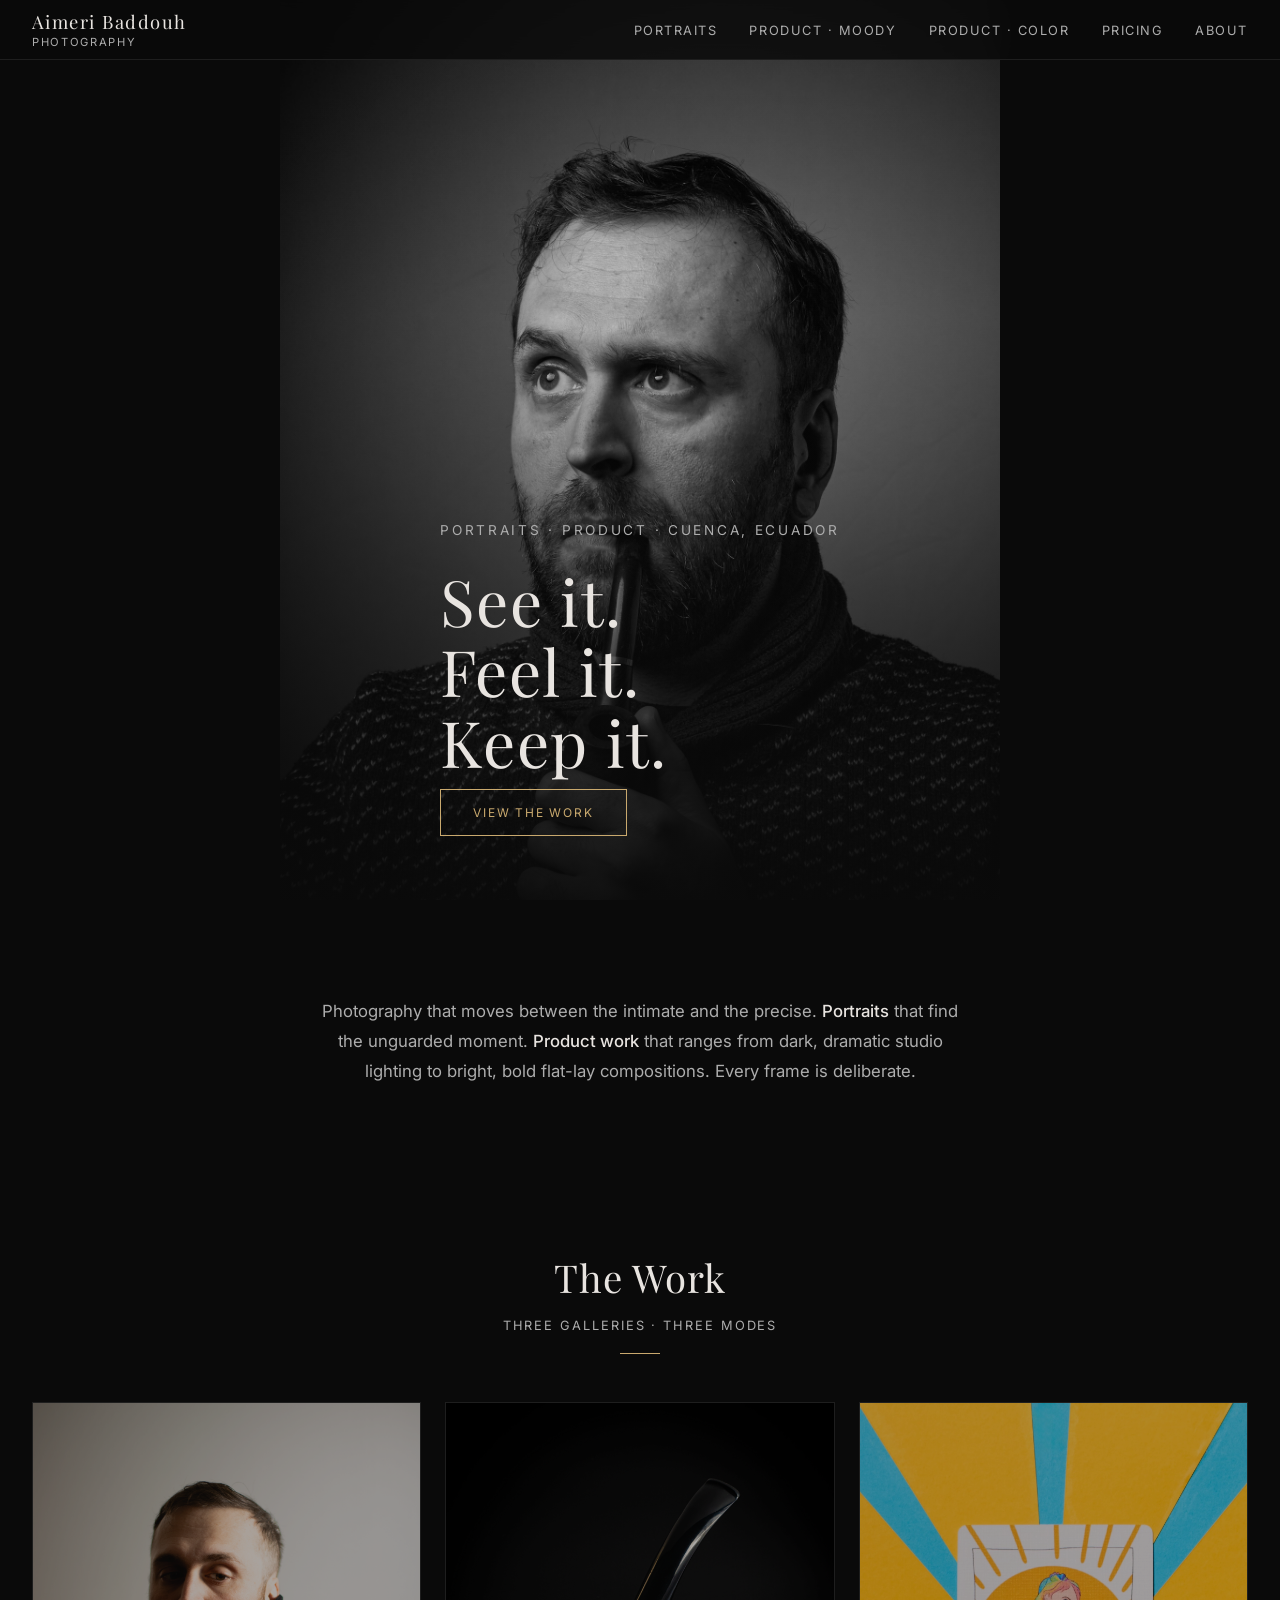
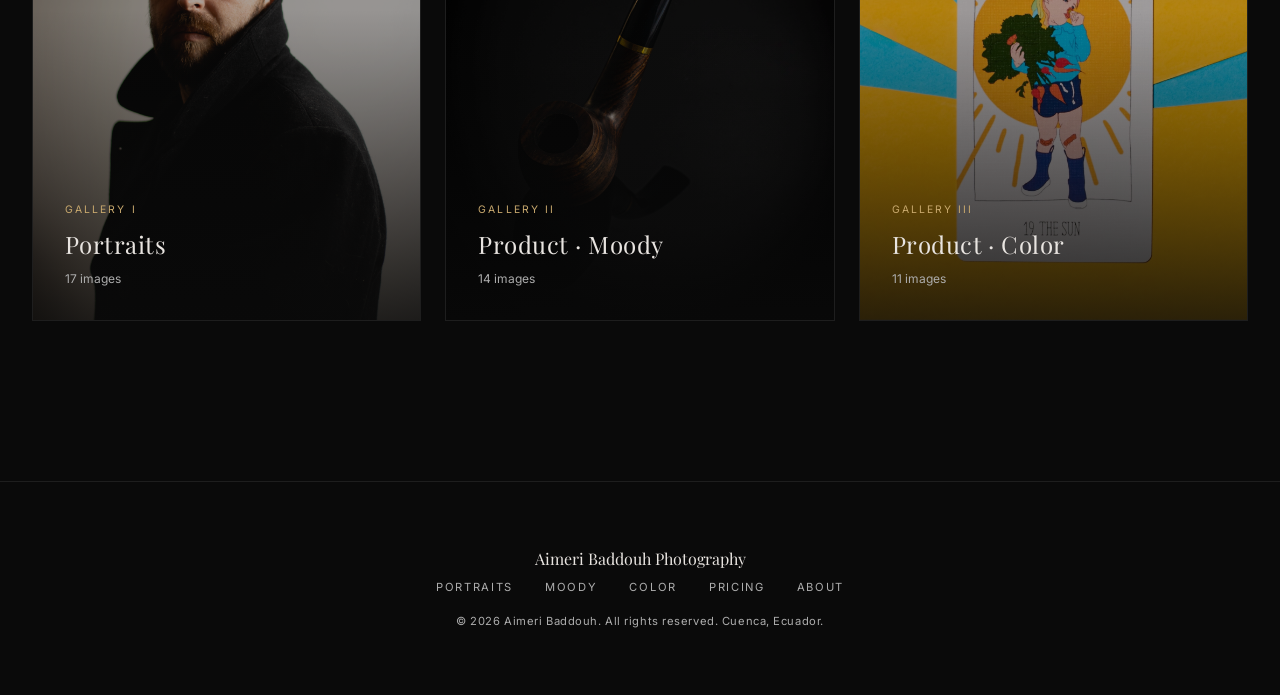
==== index.html @ 1edd6402 "Add pricing page and update navigation links across multiple HTML files" ====
<!DOCTYPE html>
<html lang="en">
<head>
  <meta charset="UTF-8">
  <meta name="viewport" content="width=device-width, initial-scale=1.0">
  <title>Aimeri Baddouh Photography</title>
  <meta name="description" content="Professional photography by Aimeri Baddouh. Portraits, product photography — moody and pop-color. Based in Cuenca, Ecuador.">
  <link rel="stylesheet" href="styles.css">
  <link rel="preconnect" href="https://fonts.googleapis.com">
  <link href="https://fonts.googleapis.com/css2?family=Inter:wght@300;400;500&family=Playfair+Display:ital,wght@0,400;0,500;1,400&display=swap" rel="stylesheet">
</head>
<body>

  <nav class="nav">
    <a href="index.html" class="nav__logo">
      Aimeri Baddouh
      <span>Photography</span>
    </a>
    <input type="checkbox" id="nav-toggle" class="nav__toggle sr-only">
    <label for="nav-toggle" class="nav__toggle-label"><span></span></label>
    <ul class="nav__links">
      <li><a href="portraits.html">Portraits</a></li>
      <li><a href="moody.html">Product &middot; Moody</a></li>
      <li><a href="color.html">Product &middot; Color</a></li>
      <li><a href="pricing.html">Pricing</a></li>
      <li><a href="about.html">About</a></li>
    </ul>
  </nav>

  <section class="hero">
    <div>
      <img src="images/hero/hero.jpeg" alt="Aimeri Baddouh — Classic portrait of man with a pipe" class="hero__image">
      <div class="hero__overlay"></div>
      <div class="hero__content">
        <p class="hero__subtitle">Portraits &middot; Product &middot; Cuenca, Ecuador</p>
        <h1 class="hero__title">See it.<br>Feel it.<br>Keep it.</h1>
        <a href="#work" class="hero__cta">View the Work</a>
      </div>
    </div>
  </section>

  <div class="intro">
    <p>Photography that moves between the intimate and the precise. <strong>Portraits</strong> that find the unguarded moment. <strong>Product work</strong> that ranges from dark, dramatic studio lighting to bright, bold flat-lay compositions. Every frame is deliberate.</p>
  </div>

  <section id="work" class="section section--full">
    <div class="section__header">
      <h2 class="section__title">The Work</h2>
      <p class="section__subtitle">Three galleries &middot; Three modes</p>
      <div class="section__divider"></div>
    </div>

    <div class="previews">
      <a href="portraits.html" class="preview-card">
        <img src="images/portraits/dark-coat.png" alt="Portrait photography" class="preview-card__image">
        <div class="preview-card__overlay">
          <span class="preview-card__label">Gallery I</span>
          <h3 class="preview-card__title">Portraits</h3>
          <p class="preview-card__count">17 images</p>
        </div>
      </a>

      <a href="moody.html" class="preview-card">
        <img src="images/product-moody/pipe.png" alt="Moody product photography" class="preview-card__image">
        <div class="preview-card__overlay">
          <span class="preview-card__label">Gallery II</span>
          <h3 class="preview-card__title">Product &middot; Moody</h3>
          <p class="preview-card__count">14 images</p>
        </div>
      </a>

      <a href="color.html" class="preview-card">
        <img src="images/product-pop/tarot-sun.jpeg" alt="Pop color product photography" class="preview-card__image">
        <div class="preview-card__overlay">
          <span class="preview-card__label">Gallery III</span>
          <h3 class="preview-card__title">Product &middot; Color</h3>
          <p class="preview-card__count">11 images</p>
        </div>
      </a>
    </div>
  </section>

  <footer class="footer">
    <p class="footer__name">Aimeri Baddouh Photography</p>
    <div class="footer__links">
      <a href="portraits.html">Portraits</a>
      <a href="moody.html">Moody</a>
      <a href="color.html">Color</a>
      <a href="pricing.html">Pricing</a>
      <a href="about.html">About</a>
    </div>
    <p class="footer__copy">&copy; 2026 Aimeri Baddouh. All rights reserved. Cuenca, Ecuador.</p>
  </footer>

</body>
</html>
---- styles.css ----
/* ============================================
   AIMERI BADDOUH PHOTOGRAPHY — STYLESHEET
   Dark minimal / No JavaScript / CSS-only galleries
   ============================================ */

/* --- Reset & Base --- */
*, *::before, *::after { box-sizing: border-box; margin: 0; padding: 0; }

:root {
  --bg:        #0a0a0a;
  --bg-card:   #111111;
  --bg-nav:    rgba(10, 10, 10, 0.85);
  --text:      #e8e4e0;
  --text-dim:  #adadad;
  --accent:    #c9a96e;
  --accent-portrait: #c9a96e;
  --accent-moody:    #8b7355;
  --accent-pop:      #ff4d8b;
  --border:    #1e1e1e;
  --font:      'Inter', 'Helvetica Neue', Arial, sans-serif;
  --font-display: 'Playfair Display', Georgia, serif;
  --transition: 0.3s ease;
  --max-width:  1400px;
}

html {
  scroll-behavior: smooth;
  font-size: 16px;
}

body {
  font-family: var(--font);
  background: var(--bg);
  color: var(--text);
  line-height: 1.6;
  -webkit-font-smoothing: antialiased;
  overflow-x: hidden;
}

img { display: block; max-width: 100%; height: auto; }
a { color: inherit; text-decoration: none; }
h1, h2, h3 { font-family: var(--font-display); font-weight: 400; letter-spacing: 0.02em; }

/* --- Navigation --- */
.nav {
  position: fixed;
  top: 0;
  left: 0;
  right: 0;
  z-index: 100;
  background: var(--bg-nav);
  backdrop-filter: blur(12px);
  -webkit-backdrop-filter: blur(12px);
  border-bottom: 1px solid var(--border);
  padding: 0 2rem;
  height: 60px;
  display: flex;
  align-items: center;
  justify-content: space-between;
}

.nav__logo {
  font-family: var(--font-display);
  font-size: 1.15rem;
  letter-spacing: 0.08em;
  color: var(--text);
  white-space: nowrap;
}

.nav__logo span {
  color: var(--text-dim);
  font-family: var(--font);
  font-size: 0.7rem;
  letter-spacing: 0.15em;
  text-transform: uppercase;
  display: block;
  margin-top: -2px;
}

.nav__links {
  display: flex;
  gap: 2rem;
  list-style: none;
  align-items: center;
}

.nav__links a {
  font-size: 0.8rem;
  letter-spacing: 0.12em;
  text-transform: uppercase;
  color: var(--text-dim);
  transition: color var(--transition);
  position: relative;
}

.nav__links a::after {
  content: '';
  position: absolute;
  bottom: -4px;
  left: 0;
  width: 0;
  height: 1px;
  background: var(--accent);
  transition: width var(--transition);
}

.nav__links a:hover,
.nav__links a.active {
  color: var(--text);
}

.nav__links a:hover::after,
.nav__links a.active::after {
  width: 100%;
}

/* Mobile nav toggle (CSS-only) */
.nav__toggle { display: none; }
.nav__toggle-label {
  display: none;
  cursor: pointer;
  width: 28px;
  height: 20px;
  position: relative;
}

.nav__toggle-label span,
.nav__toggle-label span::before,
.nav__toggle-label span::after {
  display: block;
  width: 100%;
  height: 1px;
  background: var(--text);
  position: absolute;
  transition: var(--transition);
}
.nav__toggle-label span { top: 50%; }
.nav__toggle-label span::before { content: ''; top: -8px; }
.nav__toggle-label span::after { content: ''; top: 8px; }

@media (max-width: 768px) {
  .nav__toggle-label { display: block; }
  .nav__links {
    position: fixed;
    top: 60px;
    left: 0;
    right: 0;
    background: var(--bg);
    flex-direction: column;
    padding: 2rem;
    gap: 1.5rem;
    border-bottom: 1px solid var(--border);
    transform: translateY(-120%);
    transition: transform var(--transition);
  }
  .nav__toggle:checked ~ .nav__links {
    transform: translateY(0);
  }
  .nav__toggle:checked ~ .nav__toggle-label span { background: transparent; }
  .nav__toggle:checked ~ .nav__toggle-label span::before { top: 0; transform: rotate(45deg); }
  .nav__toggle:checked ~ .nav__toggle-label span::after { top: 0; transform: rotate(-45deg); }
}

/* --- Hero --- */
.hero {
  position: relative;
  width: 100%;
  height: 100vh;
  min-height: 600px;
  overflow: hidden;
  display: flex;
  align-items: flex-end;
  justify-content: center;
}

.hero__image {
  position: absolute;
  top: 0;
  left: 50%;
  transform: translateX(-50%);
  height: 100%;
  width: auto;
  max-width: none;
  object-fit: cover;
}

.hero__overlay {
  position: absolute;
  inset: 0;
  background:
    /* Side vignettes — blend portrait edges into black bg */
    linear-gradient(to right,  var(--bg) 0%, transparent 18%, transparent 82%, var(--bg) 100%),
    /* Bottom fade for text legibility */
    linear-gradient(to top,
      rgba(10, 10, 10, 0.95) 0%,
      rgba(10, 10, 10, 0.5) 35%,
      rgba(10, 10, 10, 0.08) 65%,
      transparent 100%
    );
}

.hero__content {
  position: relative;
  z-index: 2;
  padding: 4rem 3rem;
  max-width: 650px;
}

.hero__title {
  font-size: clamp(2.5rem, 5vw, 4rem);
  line-height: 1.1;
  margin-bottom: 0.75rem;
}

.hero__subtitle {
  font-size: 0.85rem;
  letter-spacing: 0.2em;
  text-transform: uppercase;
  color: var(--text-dim);
  margin-bottom: 1.5rem;
}

.hero__cta {
  display: inline-block;
  font-size: 0.75rem;
  letter-spacing: 0.15em;
  text-transform: uppercase;
  padding: 0.8rem 2rem;
  border: 1px solid var(--accent);
  color: var(--accent);
  transition: all var(--transition);
}

.hero__cta:hover {
  background: var(--accent);
  color: var(--bg);
}

/* --- Section Layout --- */
.section {
  padding: 6rem 2rem;
  max-width: var(--max-width);
  margin: 0 auto;
}

.section--full {
  max-width: 100%;
  padding-left: 0;
  padding-right: 0;
}

.section__header {
  text-align: center;
  margin-bottom: 3rem;
}

.section__title {
  font-size: clamp(1.8rem, 3vw, 2.5rem);
  margin-bottom: 0.5rem;
}

.section__subtitle {
  font-size: 0.8rem;
  letter-spacing: 0.15em;
  text-transform: uppercase;
  color: var(--text-dim);
}

.section__divider {
  width: 40px;
  height: 1px;
  background: var(--accent);
  margin: 1rem auto 0;
}

/* --- Gallery Preview Cards (Home) --- */
.previews {
  display: grid;
  grid-template-columns: repeat(3, 1fr);
  gap: 1.5rem;
  padding: 0 2rem;
  max-width: var(--max-width);
  margin: 0 auto;
}

.preview-card {
  position: relative;
  overflow: hidden;
  aspect-ratio: 3 / 4;
  border: 1px solid var(--border);
}

.preview-card__image {
  width: 100%;
  height: 100%;
  object-fit: cover;
  transition: transform 0.6s ease, filter 0.6s ease;
  filter: brightness(0.7);
}

.preview-card:hover .preview-card__image {
  transform: scale(1.03);
  filter: brightness(0.5);
}

.preview-card__overlay {
  position: absolute;
  inset: 0;
  display: flex;
  flex-direction: column;
  justify-content: flex-end;
  padding: 2rem;
  background: linear-gradient(to top, rgba(10,10,10,0.8) 0%, transparent 60%);
}

.preview-card__label {
  font-size: 0.65rem;
  letter-spacing: 0.2em;
  text-transform: uppercase;
  color: var(--accent);
  margin-bottom: 0.4rem;
}

.preview-card__title {
  font-family: var(--font-display);
  font-size: 1.5rem;
  font-weight: 400;
}

.preview-card__count {
  font-size: 0.75rem;
  color: var(--text-dim);
  margin-top: 0.3rem;
}

@media (max-width: 768px) {
  .previews {
    grid-template-columns: 1fr;
    gap: 1rem;
  }
  .preview-card { aspect-ratio: 4 / 3; }
}

/* --- Gallery Grid --- */
.gallery-grid {
  display: grid;
  gap: 6px;
  padding: 0 2rem;
  max-width: var(--max-width);
  margin: 0 auto;
}

/* Portrait gallery: masonry-ish 3-col */
.gallery-grid--portraits {
  grid-template-columns: repeat(3, 1fr);
  grid-auto-rows: 300px;
  grid-auto-flow: dense;
}

.gallery-grid--portraits .gallery-item:nth-child(3n+2) {
  grid-row: span 2;
}

/* Moody gallery: cinematic 2-col + wide */
.gallery-grid--moody {
  grid-template-columns: repeat(3, 1fr);
  grid-auto-rows: 320px;
  grid-auto-flow: dense;
}

.gallery-grid--moody .gallery-item:nth-child(3n+1) {
  grid-column: span 2;
}

/* Pop gallery: playful mixed grid */
.gallery-grid--pop {
  grid-template-columns: repeat(4, 1fr);
  grid-auto-rows: 280px;
  grid-auto-flow: dense;
}

.gallery-grid--pop .gallery-item:nth-child(5n+1) {
  grid-column: span 2;
  grid-row: span 2;
}

.gallery-grid--pop .gallery-item:nth-child(5n+3) {
  grid-column: span 2;
}

/* Gallery item */
.gallery-item {
  position: relative;
  overflow: hidden;
  cursor: pointer;
}

.gallery-item img {
  width: 100%;
  height: 100%;
  object-fit: cover;
  transition: transform 0.5s ease;
}

.gallery-item:hover img {
  transform: scale(1.04);
}

.gallery-item a {
  display: block;
  width: 100%;
  height: 100%;
}

@media (max-width: 1024px) {
  .gallery-grid--portraits { grid-template-columns: repeat(2, 1fr); grid-auto-rows: 250px; }
  .gallery-grid--moody { grid-template-columns: repeat(2, 1fr); grid-auto-rows: 280px; }
  .gallery-grid--moody .gallery-item:nth-child(3n+1) { grid-column: span 1; }
  .gallery-grid--pop { grid-template-columns: repeat(2, 1fr); grid-auto-rows: 240px; }
  .gallery-grid--pop .gallery-item:nth-child(5n+1) { grid-column: span 1; grid-row: span 1; }
  .gallery-grid--pop .gallery-item:nth-child(5n+3) { grid-column: span 1; }
}

@media (max-width: 600px) {
  .gallery-grid--portraits,
  .gallery-grid--moody,
  .gallery-grid--pop {
    grid-template-columns: 1fr;
    grid-auto-rows: auto;
    gap: 4px;
  }
  .gallery-grid--portraits .gallery-item:nth-child(4n+1),
  .gallery-grid--moody .gallery-item:nth-child(3n+1),
  .gallery-grid--pop .gallery-item:nth-child(5n+1),
  .gallery-grid--pop .gallery-item:nth-child(5n+3) {
    grid-column: span 1;
    grid-row: span 1;
  }
  .gallery-item img { height: auto; aspect-ratio: auto; }
}

/* --- CSS-Only Lightbox (:target) --- */
.lightbox {
  position: fixed;
  inset: 0;
  z-index: 200;
  background: rgba(5, 5, 5, 0.96);
  display: flex;
  align-items: center;
  justify-content: center;
  opacity: 0;
  pointer-events: none;
  transition: opacity 0.3s ease;
}

.lightbox:target {
  opacity: 1;
  pointer-events: auto;
}

.lightbox__close {
  position: absolute;
  top: 1.5rem;
  right: 2rem;
  font-size: 2rem;
  color: var(--text-dim);
  z-index: 210;
  line-height: 1;
  transition: color var(--transition);
}

.lightbox__close:hover { color: var(--text); }

.lightbox img {
  max-width: 90vw;
  max-height: 88vh;
  object-fit: contain;
}

.lightbox__nav {
  position: absolute;
  bottom: 1.5rem;
  left: 50%;
  transform: translateX(-50%);
  display: flex;
  gap: 1rem;
}

.lightbox__nav a {
  font-size: 0.7rem;
  letter-spacing: 0.1em;
  text-transform: uppercase;
  color: var(--text-dim);
  padding: 0.5rem 1rem;
  border: 1px solid var(--border);
  transition: all var(--transition);
}

.lightbox__nav a:hover {
  color: var(--text);
  border-color: var(--text-dim);
}

/* --- About Page --- */
.about {
  display: grid;
  grid-template-columns: 1fr 1.2fr;
  gap: 4rem;
  align-items: start;
  max-width: 1100px;
  margin: 0 auto;
  padding: 8rem 2rem 6rem;
}

.about__image-wrap {
  position: relative;
}

.about__image {
  width: 100%;
  aspect-ratio: 4 / 5;
  object-fit: cover;
  filter: brightness(0.9);
}

.about__content h1 {
  font-size: 2.5rem;
  margin-bottom: 0.3rem;
}

.about__role {
  font-size: 0.75rem;
  letter-spacing: 0.2em;
  text-transform: uppercase;
  color: var(--accent);
  margin-bottom: 2rem;
}

.about__content p {
  font-size: 0.95rem;
  line-height: 1.8;
  color: var(--text-dim);
  margin-bottom: 1.2rem;
}

.about__content p strong {
  color: var(--text);
  font-weight: 500;
}

.about__gear {
  margin-top: 2.5rem;
  padding-top: 2rem;
  border-top: 1px solid var(--border);
}

.about__gear h3 {
  font-size: 0.7rem;
  letter-spacing: 0.2em;
  text-transform: uppercase;
  color: var(--text-dim);
  margin-bottom: 0.8rem;
  font-family: var(--font);
  font-weight: 400;
}

.about__gear p {
  font-size: 0.85rem;
  color: var(--text-dim);
}

.about__contact {
  margin-top: 2.5rem;
  padding-top: 2rem;
  border-top: 1px solid var(--border);
}

.about__contact a {
  color: var(--accent);
  transition: color var(--transition);
}

.about__contact a:hover { color: var(--text); }

@media (max-width: 768px) {
  .about {
    grid-template-columns: 1fr;
    gap: 2rem;
    padding-top: 5rem;
  }
  .about__image { aspect-ratio: 1; }
}

/* --- Page Header (gallery pages) --- */
.page-header {
  padding: 8rem 2rem 3rem;
  text-align: center;
}

.page-header__title {
  font-size: clamp(2rem, 4vw, 3rem);
  margin-bottom: 0.5rem;
}

.page-header__desc {
  font-size: 0.85rem;
  color: var(--text-dim);
  max-width: 550px;
  margin: 0 auto;
  line-height: 1.7;
}

.page-header__divider {
  width: 40px;
  height: 1px;
  background: var(--accent);
  margin: 1.5rem auto 0;
}

/* Accent overrides per gallery */
.page--moody { --accent: var(--accent-moody); }
.page--pop { --accent: var(--accent-pop); }
.page--portraits { --accent: var(--accent-portrait); }

/* --- Footer --- */
.footer {
  padding: 4rem 2rem;
  text-align: center;
  border-top: 1px solid var(--border);
  margin-top: 4rem;
}

.footer__name {
  font-family: var(--font-display);
  font-size: 1rem;
  margin-bottom: 0.5rem;
}

.footer__links {
  display: flex;
  justify-content: center;
  gap: 2rem;
  margin-bottom: 1rem;
}

.footer__links a {
  font-size: 0.7rem;
  letter-spacing: 0.15em;
  text-transform: uppercase;
  color: var(--text-dim);
  transition: color var(--transition);
}

.footer__links a:hover { color: var(--text); }

.footer__copy {
  font-size: 0.7rem;
  color: var(--text-dim);
  letter-spacing: 0.05em;
}

/* --- Utility --- */
.sr-only {
  position: absolute;
  width: 1px; height: 1px;
  padding: 0; margin: -1px;
  overflow: hidden;
  clip: rect(0,0,0,0);
  border: 0;
}

/* --- Back to gallery link --- */
.back-link {
  display: inline-block;
  font-size: 0.7rem;
  letter-spacing: 0.12em;
  text-transform: uppercase;
  color: var(--text-dim);
  margin-top: 1rem;
  padding: 0.6rem 0;
  transition: color var(--transition);
}

.back-link:hover { color: var(--text); }
.back-link::before { content: '\2190\00a0\00a0'; }

/* --- Intro blurb on home --- */
.intro {
  max-width: 700px;
  margin: 0 auto;
  text-align: center;
  padding: 6rem 2rem 4rem;
}

.intro p {
  font-size: 1.05rem;
  line-height: 1.8;
  color: var(--text-dim);
}

.intro p strong {
  color: var(--text);
  font-weight: 500;
}

/* --- Pricing Page --- */
.pricing-section {
  max-width: 1100px;
  margin: 0 auto;
  padding: 0 2rem 5rem;
}

.pricing-section--addons {
  padding-bottom: 3rem;
}

.pricing-section--book {
  padding-bottom: 4rem;
}

.pricing-section__header {
  margin-bottom: 2.5rem;
}

.pricing-section__title {
  font-size: clamp(1.5rem, 2.5vw, 2rem);
  margin-bottom: 0.6rem;
}

.pricing-section__desc {
  font-size: 0.85rem;
  color: var(--text-dim);
  line-height: 1.7;
  max-width: 600px;
}

/* Pricing groups (sub-categories within a section) */
.pricing-group {
  margin-bottom: 3rem;
}

.pricing-group__label {
  font-family: var(--font);
  font-size: 0.7rem;
  font-weight: 400;
  letter-spacing: 0.2em;
  text-transform: uppercase;
  color: var(--accent);
  margin-bottom: 0.4rem;
}

.pricing-group__desc {
  font-size: 0.8rem;
  color: var(--text-dim);
  line-height: 1.6;
  margin-bottom: 1.5rem;
  max-width: 550px;
}

/* Pricing cards grid */
.pricing-cards {
  display: grid;
  grid-template-columns: repeat(3, 1fr);
  gap: 1px;
}

.pricing-cards--two {
  grid-template-columns: repeat(2, 1fr);
  max-width: 733px;
}

.pricing-card {
  background: var(--bg-card);
  border: 1px solid var(--border);
  padding: 2rem;
  transition: border-color var(--transition);
}

.pricing-card:hover {
  border-color: #2a2a2a;
}

.pricing-card__name {
  font-family: var(--font-display);
  font-size: 1.2rem;
  font-weight: 400;
  margin-bottom: 0.6rem;
}

.pricing-card__price {
  font-family: var(--font-display);
  font-size: 2rem;
  color: var(--accent);
  margin-bottom: 0.2rem;
}

.pricing-card__plus {
  font-size: 1.2rem;
}

.pricing-card__images {
  font-size: 0.75rem;
  letter-spacing: 0.1em;
  text-transform: uppercase;
  color: var(--text-dim);
  margin-bottom: 1.5rem;
}

.pricing-card__features {
  list-style: none;
}

.pricing-card__features li {
  font-size: 0.82rem;
  color: var(--text-dim);
  line-height: 1.6;
  padding: 0.3rem 0;
  padding-left: 1rem;
  position: relative;
}

.pricing-card__features li::before {
  content: '';
  position: absolute;
  left: 0;
  top: 0.7rem;
  width: 4px;
  height: 4px;
  background: var(--accent);
  border-radius: 50%;
}

/* Add-ons */
.pricing-addons {
  border: 1px solid var(--border);
  background: var(--bg-card);
  padding: 2rem;
  margin-top: 1.5rem;
}

.pricing-addons__title {
  font-family: var(--font);
  font-size: 0.7rem;
  font-weight: 400;
  letter-spacing: 0.2em;
  text-transform: uppercase;
  color: var(--text-dim);
  margin-bottom: 1.2rem;
}

.pricing-addons__list {
  list-style: none;
}

.pricing-addons__list li {
  display: flex;
  justify-content: space-between;
  align-items: baseline;
  font-size: 0.85rem;
  color: var(--text-dim);
  padding: 0.6rem 0;
  border-bottom: 1px solid var(--border);
}

.pricing-addons__list li:last-child {
  border-bottom: none;
}

.pricing-addons__list li span:last-child {
  color: var(--accent);
  font-family: var(--font-display);
  font-size: 0.95rem;
  white-space: nowrap;
  margin-left: 1rem;
}

/* How to Book */
.pricing-book {
  text-align: center;
  border-top: 1px solid var(--border);
  padding-top: 4rem;
}

.pricing-book__title {
  font-size: clamp(1.5rem, 2.5vw, 2rem);
  margin-bottom: 2.5rem;
}

.pricing-book__steps {
  display: grid;
  grid-template-columns: repeat(4, 1fr);
  gap: 1.5rem;
  max-width: 800px;
  margin: 0 auto 2rem;
}

.pricing-book__step {
  display: flex;
  flex-direction: column;
  align-items: center;
  gap: 0.8rem;
}

.pricing-book__number {
  display: flex;
  align-items: center;
  justify-content: center;
  width: 36px;
  height: 36px;
  border: 1px solid var(--accent);
  color: var(--accent);
  font-family: var(--font-display);
  font-size: 1rem;
  border-radius: 50%;
}

.pricing-book__step p {
  font-size: 0.82rem;
  color: var(--text-dim);
  line-height: 1.5;
}

.pricing-book__payment {
  font-size: 0.8rem;
  color: var(--text-dim);
  margin-bottom: 2rem;
}

.pricing-book__cta {
  display: inline-block;
  font-size: 0.75rem;
  letter-spacing: 0.15em;
  text-transform: uppercase;
  padding: 0.8rem 2.5rem;
  border: 1px solid var(--accent);
  color: var(--accent);
  transition: all var(--transition);
}

.pricing-book__cta:hover {
  background: var(--accent);
  color: var(--bg);
}

@media (max-width: 768px) {
  .pricing-cards {
    grid-template-columns: 1fr;
  }
  .pricing-cards--two {
    grid-template-columns: 1fr;
  }
  .pricing-book__steps {
    grid-template-columns: repeat(2, 1fr);
    gap: 1.5rem;
  }
}

@media (max-width: 480px) {
  .pricing-book__steps {
    grid-template-columns: 1fr;
  }
}
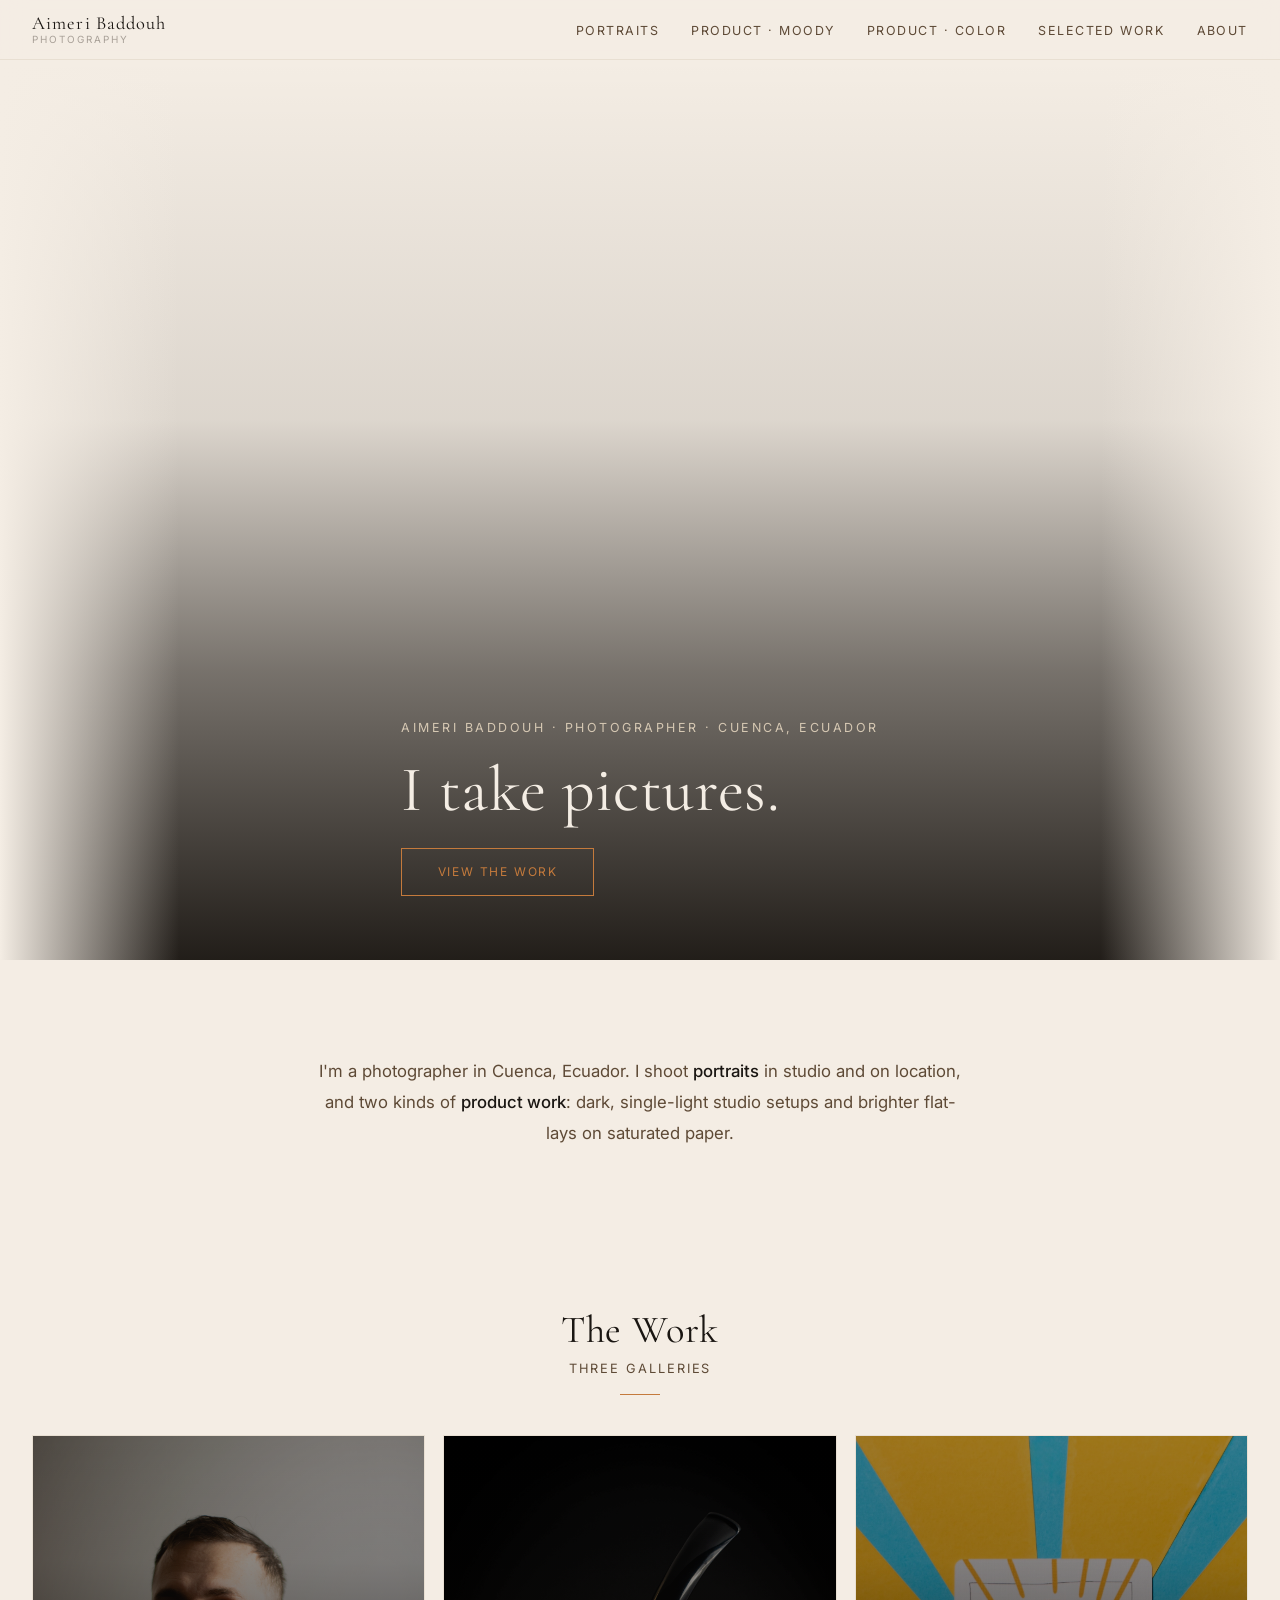
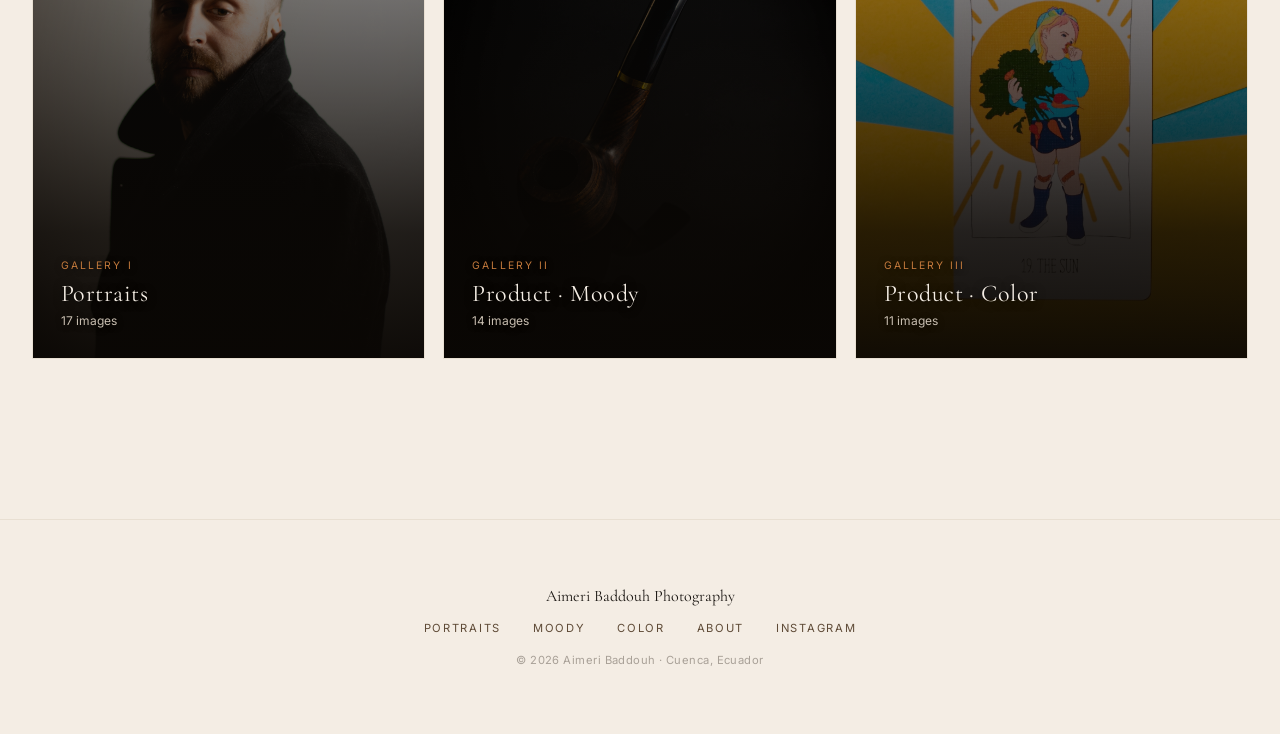
==== commit 7f8886d3: "Redesign portfolio with cream-and-ink palette, voice rewrite, and Selected Work case studies. Drop p" ====
--- a/index.html
+++ b/index.html
@@ -5,9 +5,24 @@
   <meta name="viewport" content="width=device-width, initial-scale=1.0">
   <title>Aimeri Baddouh Photography</title>
   <meta name="description" content="Professional photography by Aimeri Baddouh. Portraits, product photography — moody and pop-color. Based in Cuenca, Ecuador.">
+  <link rel="icon" type="image/svg+xml" href="/favicon.svg">
+  <link rel="canonical" href="https://aimeribaddouh.com/">
+
+  <!-- Open Graph / social share -->
+  <meta property="og:type" content="website">
+  <meta property="og:site_name" content="Aimeri Baddouh Photography">
+  <meta property="og:locale" content="en_US">
+  <meta property="og:title" content="Aimeri Baddouh Photography">
+  <meta property="og:description" content="Photographer in Cuenca, Ecuador. Portraits, moody product photography, and saturated paper-backdrop flat-lays.">
+  <meta property="og:image" content="https://aimeribaddouh.com/images/hero/hero.jpeg">
+  <meta property="og:url" content="https://aimeribaddouh.com/">
+  <meta name="twitter:card" content="summary_large_image">
+  <meta name="twitter:title" content="Aimeri Baddouh Photography">
+  <meta name="twitter:description" content="Photographer in Cuenca, Ecuador. Portraits, moody product photography, and saturated paper-backdrop flat-lays.">
+  <meta name="twitter:image" content="https://aimeribaddouh.com/images/hero/hero.jpeg">
   <link rel="stylesheet" href="styles.css">
   <link rel="preconnect" href="https://fonts.googleapis.com">
-  <link href="https://fonts.googleapis.com/css2?family=Inter:wght@300;400;500&family=Playfair+Display:ital,wght@0,400;0,500;1,400&display=swap" rel="stylesheet">
+  <link href="https://fonts.googleapis.com/css2?family=Cormorant+Garamond:ital,wght@0,400;0,500;0,600;1,400;1,500&family=Inter:wght@300;400;500;600&display=swap" rel="stylesheet">
 </head>
 <body>
 
@@ -22,31 +37,33 @@
       <li><a href="portraits.html">Portraits</a></li>
       <li><a href="moody.html">Product &middot; Moody</a></li>
       <li><a href="color.html">Product &middot; Color</a></li>
-      <li><a href="pricing.html">Pricing</a></li>
+      <li><a href="selected-work.html">Selected Work</a></li>
       <li><a href="about.html">About</a></li>
     </ul>
   </nav>
 
   <section class="hero">
-    <div>
-      <img src="images/hero/hero.jpeg" alt="Aimeri Baddouh — Classic portrait of man with a pipe" class="hero__image">
-      <div class="hero__overlay"></div>
-      <div class="hero__content">
-        <p class="hero__subtitle">Portraits &middot; Product &middot; Cuenca, Ecuador</p>
-        <h1 class="hero__title">See it.<br>Feel it.<br>Keep it.</h1>
-        <a href="#work" class="hero__cta">View the Work</a>
-      </div>
+    <div class="hero__images">
+      <img class="hero__image" src="images/hero/hero.jpeg" alt="Classical studio portrait of a man with a pipe">
+      <img class="hero__image" src="images/product-moody/pocket-watch.png" alt="Gold pocket watch on dark velvet">
+      <img class="hero__image" src="images/product-pop/tarot-sun.jpeg" alt="Tarot card The Sun on marigold and blue paper">
+    </div>
+    <div class="hero__overlay"></div>
+    <div class="hero__content">
+      <p class="hero__subtitle">Aimeri Baddouh &middot; Photographer &middot; Cuenca, Ecuador</p>
+      <h1 class="hero__title">I take pictures.</h1>
+      <a href="#work" class="hero__cta">View the Work</a>
     </div>
   </section>
 
   <div class="intro">
-    <p>Photography that moves between the intimate and the precise. <strong>Portraits</strong> that find the unguarded moment. <strong>Product work</strong> that ranges from dark, dramatic studio lighting to bright, bold flat-lay compositions. Every frame is deliberate.</p>
+    <p>I'm a photographer in Cuenca, Ecuador. I shoot <strong>portraits</strong> in studio and on location, and two kinds of <strong>product work</strong>: dark, single-light studio setups and brighter flat-lays on saturated paper.</p>
   </div>
 
   <section id="work" class="section section--full">
     <div class="section__header">
       <h2 class="section__title">The Work</h2>
-      <p class="section__subtitle">Three galleries &middot; Three modes</p>
+      <p class="section__subtitle">Three galleries</p>
       <div class="section__divider"></div>
     </div>
 
@@ -86,10 +103,10 @@
       <a href="portraits.html">Portraits</a>
       <a href="moody.html">Moody</a>
       <a href="color.html">Color</a>
-      <a href="pricing.html">Pricing</a>
       <a href="about.html">About</a>
+      <a href="https://instagram.com/aimeribaddouh" target="_blank" rel="noopener">Instagram</a>
     </div>
-    <p class="footer__copy">&copy; 2026 Aimeri Baddouh. All rights reserved. Cuenca, Ecuador.</p>
+    <p class="footer__copy">&copy; 2026 Aimeri Baddouh &middot; Cuenca, Ecuador</p>
   </footer>
 
 </body>
--- a/styles.css
+++ b/styles.css
@@ -1,26 +1,76 @@
 /* ============================================
    AIMERI BADDOUH PHOTOGRAPHY — STYLESHEET
-   Dark minimal / No JavaScript / CSS-only galleries
+   Cream-and-ink default + ember accent.
+   Moody sub-palette activates on .page--moody.
    ============================================ */
 
 /* --- Reset & Base --- */
 *, *::before, *::after { box-sizing: border-box; margin: 0; padding: 0; }
 
 :root {
-  --bg:        #0a0a0a;
-  --bg-card:   #111111;
-  --bg-nav:    rgba(10, 10, 10, 0.85);
-  --text:      #e8e4e0;
-  --text-dim:  #adadad;
-  --accent:    #c9a96e;
-  --accent-portrait: #c9a96e;
-  --accent-moody:    #8b7355;
-  --accent-pop:      #ff4d8b;
-  --border:    #1e1e1e;
-  --font:      'Inter', 'Helvetica Neue', Arial, sans-serif;
-  --font-display: 'Playfair Display', Georgia, serif;
-  --transition: 0.3s ease;
-  --max-width:  1400px;
+  /* Core neutrals (cream-and-ink) */
+  --bone:        #f4ede4;
+  --paper:       #faf6f0;
+  --linen:       #e8dfd2;
+  --ink:         #1a1612;
+  --charcoal:    #2d2823;
+  --sepia:       #5e4a36;
+  --mist:        #a8a097;
+
+  /* Accents */
+  --ember:       #c47a3c;
+  --ember-soft:  #d9a571;
+  --oxblood:     #6b2330;
+
+  /* Moody sub-palette */
+  --moody-bg:      #100c08;
+  --moody-card:    #1a140e;
+  --moody-border:  #2a221a;
+  --moody-text:    #e8dfd2;
+
+  /* Semantic */
+  --bg:        var(--bone);
+  --bg-card:   var(--paper);
+  --bg-nav:    rgba(244, 237, 228, 0.85);
+  --text:      var(--ink);
+  --text-dim:  var(--sepia);
+  --text-mute: var(--mist);
+  --border:    var(--linen);
+  --accent:    var(--ember);
+
+  /* Type */
+  --font:         'Inter', -apple-system, BlinkMacSystemFont, 'Helvetica Neue', Arial, sans-serif;
+  --font-display: 'Cormorant Garamond', Georgia, 'Times New Roman', serif;
+
+  /* Spacing scale */
+  --s-0: 4px;
+  --s-1: 8px;
+  --s-2: 12px;
+  --s-3: 16px;
+  --s-4: 24px;
+  --s-5: 40px;
+  --s-6: 64px;
+  --s-7: 96px;
+
+  /* Layout widths */
+  --w-text:    1100px;
+  --w-bleed:   1400px;
+
+  /* Motion */
+  --transition: 300ms ease;
+
+  --max-width: 1400px;
+}
+
+/* Moody mode — switches semantic tokens to dark */
+.page--moody {
+  --bg:        var(--moody-bg);
+  --bg-card:   var(--moody-card);
+  --bg-nav:    rgba(16, 12, 8, 0.92);
+  --text:      var(--moody-text);
+  --text-dim:  #b0a89a;
+  --text-mute: #6f6657;
+  --border:    var(--moody-border);
 }
 
 html {
@@ -34,19 +84,24 @@
   color: var(--text);
   line-height: 1.6;
   -webkit-font-smoothing: antialiased;
+  text-rendering: optimizeLegibility;
   overflow-x: hidden;
 }
 
 img { display: block; max-width: 100%; height: auto; }
 a { color: inherit; text-decoration: none; }
-h1, h2, h3 { font-family: var(--font-display); font-weight: 400; letter-spacing: 0.02em; }
+h1, h2, h3, h4 {
+  font-family: var(--font-display);
+  font-weight: 400;
+  letter-spacing: 0.02em;
+  line-height: 1.1;
+  color: var(--text);
+}
 
 /* --- Navigation --- */
 .nav {
-  position: fixed;
+  position: sticky;
   top: 0;
-  left: 0;
-  right: 0;
   z-index: 100;
   background: var(--bg-nav);
   backdrop-filter: blur(12px);
@@ -62,19 +117,22 @@
 .nav__logo {
   font-family: var(--font-display);
   font-size: 1.15rem;
-  letter-spacing: 0.08em;
+  letter-spacing: 0.06em;
   color: var(--text);
   white-space: nowrap;
+  display: inline-flex;
+  flex-direction: column;
+  line-height: 1;
 }
 
 .nav__logo span {
-  color: var(--text-dim);
-  font-family: var(--font);
-  font-size: 0.7rem;
-  letter-spacing: 0.15em;
+  color: var(--text-mute);
+  font-family: var(--font);
+  font-size: 0.62rem;
+  letter-spacing: 0.20em;
   text-transform: uppercase;
   display: block;
-  margin-top: -2px;
+  margin-top: 3px;
 }
 
 .nav__links {
@@ -85,22 +143,24 @@
 }
 
 .nav__links a {
-  font-size: 0.8rem;
+  font-family: var(--font);
+  font-size: 0.78rem;
   letter-spacing: 0.12em;
   text-transform: uppercase;
   color: var(--text-dim);
   transition: color var(--transition);
   position: relative;
+  padding: 4px 0;
 }
 
 .nav__links a::after {
   content: '';
   position: absolute;
-  bottom: -4px;
+  bottom: -2px;
   left: 0;
   width: 0;
   height: 1px;
-  background: var(--accent);
+  background: var(--ember);
   transition: width var(--transition);
 }
 
@@ -166,35 +226,57 @@
   position: relative;
   width: 100%;
   height: 100vh;
-  min-height: 600px;
+  min-height: 560px;
   overflow: hidden;
   display: flex;
   align-items: flex-end;
   justify-content: center;
 }
 
+.hero__images {
+  position: absolute;
+  inset: 0;
+}
+
 .hero__image {
   position: absolute;
-  top: 0;
-  left: 50%;
-  transform: translateX(-50%);
+  inset: 0;
+  width: 100%;
   height: 100%;
-  width: auto;
-  max-width: none;
   object-fit: cover;
+  object-position: center 18%;
+  opacity: 0;
+  animation: hero-cycle 18s infinite ease;
+}
+
+.hero__image:nth-child(1) { animation-delay: -1s; }
+.hero__image:nth-child(2) { animation-delay: 5s; }
+.hero__image:nth-child(3) { animation-delay: 11s; }
+
+@keyframes hero-cycle {
+  0%   { opacity: 0; }
+  6%   { opacity: 1; }
+  28%  { opacity: 1; }
+  33%  { opacity: 0; }
+  100% { opacity: 0; }
+}
+
+@media (prefers-reduced-motion: reduce) {
+  .hero__image { animation: none; opacity: 1; }
+  .hero__image:nth-child(n+2) { display: none; }
 }
 
 .hero__overlay {
   position: absolute;
   inset: 0;
   background:
-    /* Side vignettes — blend portrait edges into black bg */
-    linear-gradient(to right,  var(--bg) 0%, transparent 18%, transparent 82%, var(--bg) 100%),
+    /* Side vignettes — blend portrait edges into the bone bg */
+    linear-gradient(to right, var(--bone) 0%, transparent 14%, transparent 86%, var(--bone) 100%),
     /* Bottom fade for text legibility */
     linear-gradient(to top,
-      rgba(10, 10, 10, 0.95) 0%,
-      rgba(10, 10, 10, 0.5) 35%,
-      rgba(10, 10, 10, 0.08) 65%,
+      rgba(16, 12, 8, 0.92) 0%,
+      rgba(16, 12, 8, 0.55) 32%,
+      rgba(16, 12, 8, 0.10) 60%,
       transparent 100%
     );
 }
@@ -203,42 +285,50 @@
   position: relative;
   z-index: 2;
   padding: 4rem 3rem;
-  max-width: 650px;
+  max-width: 640px;
+}
+
+.hero__subtitle {
+  font-family: var(--font);
+  font-size: 0.78rem;
+  letter-spacing: 0.20em;
+  text-transform: uppercase;
+  color: #d6c8b3;
+  margin-bottom: 18px;
 }
 
 .hero__title {
-  font-size: clamp(2.5rem, 5vw, 4rem);
-  line-height: 1.1;
-  margin-bottom: 0.75rem;
-}
-
-.hero__subtitle {
-  font-size: 0.85rem;
-  letter-spacing: 0.2em;
-  text-transform: uppercase;
-  color: var(--text-dim);
-  margin-bottom: 1.5rem;
+  font-family: var(--font-display);
+  font-size: clamp(2.5rem, 5vw, 4.25rem);
+  font-weight: 400;
+  line-height: 1.05;
+  letter-spacing: 0.01em;
+  color: #f4ede4;
+  margin-bottom: 24px;
 }
 
 .hero__cta {
   display: inline-block;
+  font-family: var(--font);
   font-size: 0.75rem;
   letter-spacing: 0.15em;
   text-transform: uppercase;
-  padding: 0.8rem 2rem;
-  border: 1px solid var(--accent);
-  color: var(--accent);
-  transition: all var(--transition);
+  padding: 0.85rem 2.2rem;
+  border: 1px solid var(--ember);
+  color: var(--ember);
+  background: transparent;
+  transition: background var(--transition), color var(--transition);
+  cursor: pointer;
 }
 
 .hero__cta:hover {
-  background: var(--accent);
-  color: var(--bg);
+  background: var(--ember);
+  color: var(--moody-bg);
 }
 
 /* --- Section Layout --- */
 .section {
-  padding: 6rem 2rem;
+  padding: var(--s-7) 2rem;
   max-width: var(--max-width);
   margin: 0 auto;
 }
@@ -251,15 +341,19 @@
 
 .section__header {
   text-align: center;
-  margin-bottom: 3rem;
+  margin-bottom: var(--s-5);
 }
 
 .section__title {
+  font-family: var(--font-display);
   font-size: clamp(1.8rem, 3vw, 2.5rem);
-  margin-bottom: 0.5rem;
+  font-weight: 400;
+  color: var(--text);
+  margin-bottom: 8px;
 }
 
 .section__subtitle {
+  font-family: var(--font);
   font-size: 0.8rem;
   letter-spacing: 0.15em;
   text-transform: uppercase;
@@ -269,15 +363,35 @@
 .section__divider {
   width: 40px;
   height: 1px;
-  background: var(--accent);
-  margin: 1rem auto 0;
-}
-
-/* --- Gallery Preview Cards (Home) --- */
+  background: var(--ember);
+  margin: 14px auto 0;
+}
+
+/* --- Intro blurb on home --- */
+.intro {
+  max-width: 720px;
+  margin: 0 auto;
+  text-align: center;
+  padding: var(--s-7) 2rem var(--s-6);
+}
+
+.intro p {
+  font-family: var(--font);
+  font-size: 1.05rem;
+  line-height: 1.85;
+  color: var(--text-dim);
+}
+
+.intro p strong {
+  color: var(--text);
+  font-weight: 500;
+}
+
+/* --- Gallery Preview Cards (home) --- */
 .previews {
   display: grid;
   grid-template-columns: repeat(3, 1fr);
-  gap: 1.5rem;
+  gap: 18px;
   padding: 0 2rem;
   max-width: var(--max-width);
   margin: 0 auto;
@@ -288,14 +402,15 @@
   overflow: hidden;
   aspect-ratio: 3 / 4;
   border: 1px solid var(--border);
+  cursor: pointer;
 }
 
 .preview-card__image {
   width: 100%;
   height: 100%;
   object-fit: cover;
-  transition: transform 0.6s ease, filter 0.6s ease;
-  filter: brightness(0.7);
+  filter: brightness(0.62);
+  transition: transform 600ms ease, filter 600ms ease;
 }
 
 .preview-card:hover .preview-card__image {
@@ -309,36 +424,91 @@
   display: flex;
   flex-direction: column;
   justify-content: flex-end;
-  padding: 2rem;
-  background: linear-gradient(to top, rgba(10,10,10,0.8) 0%, transparent 60%);
+  padding: 28px;
+  background: linear-gradient(to top,
+    rgba(10, 7, 4, 0.95) 0%,
+    rgba(10, 7, 4, 0.80) 24%,
+    rgba(10, 7, 4, 0.40) 52%,
+    rgba(10, 7, 4, 0.08) 76%,
+    transparent 100%);
 }
 
 .preview-card__label {
+  font-family: var(--font);
   font-size: 0.65rem;
-  letter-spacing: 0.2em;
-  text-transform: uppercase;
-  color: var(--accent);
-  margin-bottom: 0.4rem;
+  letter-spacing: 0.20em;
+  text-transform: uppercase;
+  color: var(--ember);
+  margin-bottom: 6px;
+  text-shadow: 0 1px 6px rgba(0, 0, 0, 0.6);
 }
 
 .preview-card__title {
   font-family: var(--font-display);
   font-size: 1.5rem;
   font-weight: 400;
+  color: #f4ede4;
+  text-shadow: 0 1px 10px rgba(0, 0, 0, 0.7);
 }
 
 .preview-card__count {
+  font-family: var(--font);
   font-size: 0.75rem;
-  color: var(--text-dim);
-  margin-top: 0.3rem;
+  color: #c9bfb1;
+  margin-top: 4px;
+  text-shadow: 0 1px 6px rgba(0, 0, 0, 0.6);
 }
 
 @media (max-width: 768px) {
   .previews {
     grid-template-columns: 1fr;
-    gap: 1rem;
+    gap: 12px;
   }
   .preview-card { aspect-ratio: 4 / 3; }
+}
+
+/* --- Page Header (gallery / pricing top) --- */
+.page-header {
+  padding: calc(60px + var(--s-7)) 2rem var(--s-5);
+  text-align: center;
+}
+
+.page-header__eyebrow {
+  font-family: var(--font);
+  font-size: 0.7rem;
+  font-weight: 400;
+  letter-spacing: 0.20em;
+  text-transform: uppercase;
+  color: var(--ember);
+  margin-bottom: 12px;
+}
+
+.page-header__title {
+  font-family: var(--font-display);
+  font-size: clamp(2rem, 4vw, 3rem);
+  font-weight: 400;
+  color: var(--text);
+  margin-bottom: 10px;
+}
+
+.page-header__desc {
+  font-family: var(--font);
+  font-size: 0.9rem;
+  color: var(--charcoal);
+  max-width: 580px;
+  margin: 0 auto;
+  line-height: 1.7;
+}
+
+/* Moody gallery: brighten title and subtitle for stronger contrast on dark bg */
+.page--moody .page-header__title { color: var(--bone); }
+.page--moody .page-header__desc  { color: var(--linen); }
+
+.page-header__divider {
+  width: 40px;
+  height: 1px;
+  background: var(--ember);
+  margin: 18px auto 0;
 }
 
 /* --- Gallery Grid --- */
@@ -350,56 +520,54 @@
   margin: 0 auto;
 }
 
-/* Portrait gallery: masonry-ish 3-col */
 .gallery-grid--portraits {
   grid-template-columns: repeat(3, 1fr);
   grid-auto-rows: 300px;
   grid-auto-flow: dense;
 }
-
 .gallery-grid--portraits .gallery-item:nth-child(3n+2) {
   grid-row: span 2;
 }
 
-/* Moody gallery: cinematic 2-col + wide */
 .gallery-grid--moody {
   grid-template-columns: repeat(3, 1fr);
   grid-auto-rows: 320px;
   grid-auto-flow: dense;
 }
-
 .gallery-grid--moody .gallery-item:nth-child(3n+1) {
   grid-column: span 2;
 }
 
-/* Pop gallery: playful mixed grid */
 .gallery-grid--pop {
   grid-template-columns: repeat(4, 1fr);
   grid-auto-rows: 280px;
   grid-auto-flow: dense;
 }
-
 .gallery-grid--pop .gallery-item:nth-child(5n+1) {
   grid-column: span 2;
   grid-row: span 2;
 }
-
 .gallery-grid--pop .gallery-item:nth-child(5n+3) {
   grid-column: span 2;
 }
 
-/* Gallery item */
 .gallery-item {
   position: relative;
   overflow: hidden;
   cursor: pointer;
+  border: 1px solid var(--border);
+  transition: border-color var(--transition);
+}
+
+.gallery-item:hover {
+  border-color: var(--ember);
 }
 
 .gallery-item img {
   width: 100%;
   height: 100%;
   object-fit: cover;
-  transition: transform 0.5s ease;
+  transition: transform 500ms ease;
 }
 
 .gallery-item:hover img {
@@ -444,13 +612,13 @@
   position: fixed;
   inset: 0;
   z-index: 200;
-  background: rgba(5, 5, 5, 0.96);
+  background: rgba(5, 4, 3, 0.96);
   display: flex;
   align-items: center;
   justify-content: center;
   opacity: 0;
   pointer-events: none;
-  transition: opacity 0.3s ease;
+  transition: opacity 300ms ease;
 }
 
 .lightbox:target {
@@ -460,45 +628,47 @@
 
 .lightbox__close {
   position: absolute;
-  top: 1.5rem;
-  right: 2rem;
+  top: 22px;
+  right: 28px;
   font-size: 2rem;
-  color: var(--text-dim);
+  color: var(--linen);
   z-index: 210;
   line-height: 1;
   transition: color var(--transition);
 }
 
-.lightbox__close:hover { color: var(--text); }
+.lightbox__close:hover { color: var(--ember); }
 
 .lightbox img {
   max-width: 90vw;
-  max-height: 88vh;
+  max-height: 86vh;
   object-fit: contain;
 }
 
 .lightbox__nav {
   position: absolute;
-  bottom: 1.5rem;
+  bottom: 22px;
   left: 50%;
   transform: translateX(-50%);
   display: flex;
-  gap: 1rem;
+  gap: 12px;
 }
 
 .lightbox__nav a {
-  font-size: 0.7rem;
-  letter-spacing: 0.1em;
-  text-transform: uppercase;
-  color: var(--text-dim);
-  padding: 0.5rem 1rem;
-  border: 1px solid var(--border);
-  transition: all var(--transition);
+  font-family: var(--font);
+  font-size: 0.72rem;
+  letter-spacing: 0.12em;
+  text-transform: uppercase;
+  color: var(--linen);
+  padding: 0.55rem 1.1rem;
+  border: 1px solid var(--sepia);
+  transition: color var(--transition), border-color var(--transition), background var(--transition);
 }
 
 .lightbox__nav a:hover {
-  color: var(--text);
-  border-color: var(--text-dim);
+  color: var(--moody-bg);
+  background: var(--ember);
+  border-color: var(--ember);
 }
 
 /* --- About Page --- */
@@ -509,7 +679,7 @@
   align-items: start;
   max-width: 1100px;
   margin: 0 auto;
-  padding: 8rem 2rem 6rem;
+  padding: calc(60px + var(--s-7)) 2rem var(--s-6);
 }
 
 .about__image-wrap {
@@ -520,27 +690,32 @@
   width: 100%;
   aspect-ratio: 4 / 5;
   object-fit: cover;
-  filter: brightness(0.9);
+  filter: brightness(0.95);
 }
 
 .about__content h1 {
+  font-family: var(--font-display);
   font-size: 2.5rem;
-  margin-bottom: 0.3rem;
+  font-weight: 400;
+  margin-bottom: 6px;
+  color: var(--text);
 }
 
 .about__role {
+  font-family: var(--font);
   font-size: 0.75rem;
-  letter-spacing: 0.2em;
-  text-transform: uppercase;
-  color: var(--accent);
-  margin-bottom: 2rem;
+  letter-spacing: 0.20em;
+  text-transform: uppercase;
+  color: var(--ember);
+  margin-bottom: 32px;
 }
 
 .about__content p {
+  font-family: var(--font);
   font-size: 0.95rem;
-  line-height: 1.8;
+  line-height: 1.85;
   color: var(--text-dim);
-  margin-bottom: 1.2rem;
+  margin-bottom: 20px;
 }
 
 .about__content p strong {
@@ -548,102 +723,207 @@
   font-weight: 500;
 }
 
-.about__gear {
-  margin-top: 2.5rem;
-  padding-top: 2rem;
+.about__block,
+.about__gear,
+.about__contact {
+  margin-top: 36px;
+  padding-top: 24px;
   border-top: 1px solid var(--border);
 }
 
-.about__gear h3 {
+.about__block h3,
+.about__gear h3,
+.about__contact h3 {
+  font-family: var(--font);
   font-size: 0.7rem;
-  letter-spacing: 0.2em;
-  text-transform: uppercase;
+  font-weight: 400;
+  letter-spacing: 0.20em;
+  text-transform: uppercase;
+  color: var(--text-mute);
+  margin-bottom: 12px;
+}
+
+.about__block p,
+.about__gear p,
+.about__contact p {
+  font-family: var(--font);
+  font-size: 0.86rem;
   color: var(--text-dim);
-  margin-bottom: 0.8rem;
-  font-family: var(--font);
-  font-weight: 400;
-}
-
-.about__gear p {
-  font-size: 0.85rem;
+  margin-bottom: 0;
+  line-height: 1.7;
+}
+
+.about__block a,
+.about__contact a {
+  color: var(--ember);
+  transition: color var(--transition);
+}
+
+.about__block a:hover,
+.about__contact a:hover { color: var(--text); }
+
+/* --- Selected Clients logo row (About) --- */
+.about__logos {
+  display: flex;
+  gap: 28px;
+  align-items: center;
+  flex-wrap: wrap;
+  margin: 6px 0 16px;
+}
+.about__logos img {
+  height: 56px;
+  width: auto;
+  max-width: 140px;
+  object-fit: contain;
+}
+
+/* --- Case studies (Selected Work page) --- */
+.cases {
+  max-width: 1100px;
+  margin: 0 auto;
+  padding: 0 2rem var(--s-7);
+}
+.case {
+  display: grid;
+  grid-template-columns: 1.4fr 1fr;
+  gap: 48px;
+  align-items: start;
+  padding: var(--s-6) 0;
+  border-bottom: 1px solid var(--border);
+}
+.case:last-child { border-bottom: 0; }
+.case--reversed { grid-template-columns: 1fr 1.4fr; }
+.case--reversed .case__images { order: 2; }
+.case--reversed .case__body { order: 1; }
+.case__images { display: grid; gap: 6px; }
+.case__images img { width: 100%; height: auto; display: block; }
+.case__client {
+  font-family: var(--font);
+  font-size: 0.7rem;
+  letter-spacing: 0.20em;
+  text-transform: uppercase;
+  color: var(--ember);
+  margin-bottom: 6px;
+}
+.case__title {
+  font-family: var(--font-display);
+  font-size: 1.75rem;
+  font-weight: 400;
+  line-height: 1.15;
+  margin-bottom: 8px;
+  color: var(--text);
+}
+.case__meta {
+  font-family: var(--font);
+  font-size: 0.78rem;
+  color: var(--text-mute);
+  letter-spacing: 0.04em;
+  margin-bottom: 22px;
+}
+.case__body p {
+  font-family: var(--font);
+  font-size: 0.95rem;
+  line-height: 1.85;
   color: var(--text-dim);
-}
-
-.about__contact {
-  margin-top: 2.5rem;
-  padding-top: 2rem;
-  border-top: 1px solid var(--border);
-}
-
-.about__contact a {
-  color: var(--accent);
-  transition: color var(--transition);
-}
-
-.about__contact a:hover { color: var(--text); }
+  margin-bottom: 18px;
+}
+.case__body p:last-child { margin-bottom: 0; }
+@media (max-width: 768px) {
+  .case, .case--reversed { grid-template-columns: 1fr; gap: 24px; }
+  .case--reversed .case__images { order: 1; }
+  .case--reversed .case__body { order: 2; }
+}
+
+/* --- Contact form (Netlify) --- */
+.about__form form {
+  display: flex;
+  flex-direction: column;
+  gap: 16px;
+  margin-top: 4px;
+}
+.about__form label {
+  display: flex;
+  flex-direction: column;
+  gap: 6px;
+  font-family: var(--font);
+}
+.about__form label > span {
+  font-size: 0.7rem;
+  font-weight: 400;
+  letter-spacing: 0.20em;
+  text-transform: uppercase;
+  color: var(--text-mute);
+}
+.about__form input,
+.about__form textarea {
+  font-family: var(--font);
+  font-size: 0.95rem;
+  color: var(--text);
+  background: var(--bg-card);
+  border: 1px solid var(--border);
+  padding: 10px 12px;
+  width: 100%;
+  transition: border-color var(--transition);
+  resize: vertical;
+}
+.about__form input:focus,
+.about__form textarea:focus {
+  outline: none;
+  border-color: var(--ember);
+}
+.about__form .hp { display: none; }
+.form-submit {
+  align-self: flex-start;
+  font-family: var(--font);
+  font-size: 0.75rem;
+  letter-spacing: 0.15em;
+  text-transform: uppercase;
+  padding: 0.85rem 2.2rem;
+  border: 1px solid var(--ember);
+  color: var(--ember);
+  background: transparent;
+  cursor: pointer;
+  transition: background var(--transition), color var(--transition);
+  margin-top: 4px;
+}
+.form-submit:hover {
+  background: var(--ember);
+  color: var(--bone);
+}
 
 @media (max-width: 768px) {
   .about {
     grid-template-columns: 1fr;
     gap: 2rem;
-    padding-top: 5rem;
+    padding-top: calc(60px + var(--s-5));
   }
   .about__image { aspect-ratio: 1; }
 }
 
-/* --- Page Header (gallery pages) --- */
-.page-header {
-  padding: 8rem 2rem 3rem;
-  text-align: center;
-}
-
-.page-header__title {
-  font-size: clamp(2rem, 4vw, 3rem);
-  margin-bottom: 0.5rem;
-}
-
-.page-header__desc {
-  font-size: 0.85rem;
-  color: var(--text-dim);
-  max-width: 550px;
-  margin: 0 auto;
-  line-height: 1.7;
-}
-
-.page-header__divider {
-  width: 40px;
-  height: 1px;
-  background: var(--accent);
-  margin: 1.5rem auto 0;
-}
-
-/* Accent overrides per gallery */
-.page--moody { --accent: var(--accent-moody); }
-.page--pop { --accent: var(--accent-pop); }
-.page--portraits { --accent: var(--accent-portrait); }
-
 /* --- Footer --- */
 .footer {
-  padding: 4rem 2rem;
+  padding: var(--s-6) 2rem;
   text-align: center;
   border-top: 1px solid var(--border);
-  margin-top: 4rem;
+  margin-top: var(--s-6);
 }
 
 .footer__name {
   font-family: var(--font-display);
   font-size: 1rem;
-  margin-bottom: 0.5rem;
+  color: var(--text);
+  margin-bottom: 10px;
 }
 
 .footer__links {
   display: flex;
   justify-content: center;
   gap: 2rem;
-  margin-bottom: 1rem;
+  margin-bottom: 14px;
 }
 
 .footer__links a {
+  font-family: var(--font);
   font-size: 0.7rem;
   letter-spacing: 0.15em;
   text-transform: uppercase;
@@ -654,9 +934,10 @@
 .footer__links a:hover { color: var(--text); }
 
 .footer__copy {
+  font-family: var(--font);
   font-size: 0.7rem;
-  color: var(--text-dim);
-  letter-spacing: 0.05em;
+  color: var(--text-mute);
+  letter-spacing: 0.04em;
 }
 
 /* --- Utility --- */
@@ -672,10 +953,11 @@
 /* --- Back to gallery link --- */
 .back-link {
   display: inline-block;
-  font-size: 0.7rem;
-  letter-spacing: 0.12em;
-  text-transform: uppercase;
-  color: var(--text-dim);
+  font-family: var(--font);
+  font-size: 0.72rem;
+  letter-spacing: 0.15em;
+  text-transform: uppercase;
+  color: var(--ember);
   margin-top: 1rem;
   padding: 0.6rem 0;
   transition: color var(--transition);
@@ -684,30 +966,71 @@
 .back-link:hover { color: var(--text); }
 .back-link::before { content: '\2190\00a0\00a0'; }
 
-/* --- Intro blurb on home --- */
-.intro {
-  max-width: 700px;
-  margin: 0 auto;
+/* --- Pricing Page --- */
+
+/* Section chooser */
+.pricing-chooser {
+  display: grid;
+  grid-template-columns: repeat(3, 1fr);
+  gap: 1px;
+  max-width: 1100px;
+  margin: 0 auto var(--s-6);
+  padding: 0 2rem;
+}
+
+.pricing-chooser__option {
+  display: flex;
+  flex-direction: column;
+  align-items: center;
   text-align: center;
-  padding: 6rem 2rem 4rem;
-}
-
-.intro p {
+  padding: 28px 22px;
+  border: 1px solid var(--border);
+  background: var(--bg-card);
+  cursor: pointer;
+  transition: border-color var(--transition), background var(--transition);
+}
+
+.pricing-chooser__option:hover {
+  border-color: var(--ember);
+  background: rgba(196, 122, 60, 0.04);
+}
+
+.pricing-chooser__label {
+  font-family: var(--font-display);
   font-size: 1.05rem;
-  line-height: 1.8;
-  color: var(--text-dim);
-}
-
-.intro p strong {
-  color: var(--text);
-  font-weight: 500;
-}
-
-/* --- Pricing Page --- */
+  color: var(--text);
+  margin-bottom: 6px;
+}
+
+.pricing-chooser__hint {
+  font-family: var(--font);
+  font-size: 0.74rem;
+  color: var(--text-mute);
+  letter-spacing: 0.04em;
+}
+
+@media (max-width: 768px) {
+  .pricing-chooser {
+    grid-template-columns: 1fr;
+    gap: 0;
+    margin-bottom: 3rem;
+  }
+}
+
+/* Section qualifier ("Visiting Cuenca?" / "Based in Cuenca?") */
+.pricing-section__qualifier {
+  font-family: var(--font-display);
+  font-style: italic;
+  font-size: 0.95rem;
+  font-weight: 400;
+  color: var(--ember);
+  margin-bottom: 8px;
+}
+
 .pricing-section {
   max-width: 1100px;
   margin: 0 auto;
-  padding: 0 2rem 5rem;
+  padding: 0 2rem var(--s-6);
 }
 
 .pricing-section--addons {
@@ -719,16 +1042,20 @@
 }
 
 .pricing-section__header {
-  margin-bottom: 2.5rem;
+  margin-bottom: var(--s-5);
 }
 
 .pricing-section__title {
+  font-family: var(--font-display);
   font-size: clamp(1.5rem, 2.5vw, 2rem);
-  margin-bottom: 0.6rem;
+  font-weight: 400;
+  color: var(--text);
+  margin-bottom: 8px;
 }
 
 .pricing-section__desc {
-  font-size: 0.85rem;
+  font-family: var(--font);
+  font-size: 0.88rem;
   color: var(--text-dim);
   line-height: 1.7;
   max-width: 600px;
@@ -736,25 +1063,26 @@
 
 /* Pricing groups (sub-categories within a section) */
 .pricing-group {
-  margin-bottom: 3rem;
+  margin-bottom: var(--s-6);
 }
 
 .pricing-group__label {
   font-family: var(--font);
   font-size: 0.7rem;
   font-weight: 400;
-  letter-spacing: 0.2em;
-  text-transform: uppercase;
-  color: var(--accent);
-  margin-bottom: 0.4rem;
+  letter-spacing: 0.20em;
+  text-transform: uppercase;
+  color: var(--ember);
+  margin-bottom: 6px;
 }
 
 .pricing-group__desc {
-  font-size: 0.8rem;
+  font-family: var(--font);
+  font-size: 0.82rem;
   color: var(--text-dim);
   line-height: 1.6;
-  margin-bottom: 1.5rem;
   max-width: 550px;
+  margin-bottom: 24px;
 }
 
 /* Pricing cards grid */
@@ -772,26 +1100,29 @@
 .pricing-card {
   background: var(--bg-card);
   border: 1px solid var(--border);
-  padding: 2rem;
+  padding: 32px 28px;
   transition: border-color var(--transition);
 }
 
 .pricing-card:hover {
-  border-color: #2a2a2a;
+  border-color: var(--mist);
 }
 
 .pricing-card__name {
   font-family: var(--font-display);
-  font-size: 1.2rem;
-  font-weight: 400;
-  margin-bottom: 0.6rem;
+  font-size: 1.25rem;
+  font-weight: 400;
+  color: var(--text);
+  margin-bottom: 10px;
 }
 
 .pricing-card__price {
   font-family: var(--font-display);
-  font-size: 2rem;
-  color: var(--accent);
-  margin-bottom: 0.2rem;
+  font-size: 2.1rem;
+  font-weight: 400;
+  color: var(--ember);
+  line-height: 1;
+  margin-bottom: 4px;
 }
 
 .pricing-card__plus {
@@ -799,11 +1130,12 @@
 }
 
 .pricing-card__images {
-  font-size: 0.75rem;
-  letter-spacing: 0.1em;
-  text-transform: uppercase;
-  color: var(--text-dim);
-  margin-bottom: 1.5rem;
+  font-family: var(--font);
+  font-size: 0.74rem;
+  letter-spacing: 0.10em;
+  text-transform: uppercase;
+  color: var(--text-mute);
+  margin-bottom: 20px;
 }
 
 .pricing-card__features {
@@ -811,11 +1143,11 @@
 }
 
 .pricing-card__features li {
+  font-family: var(--font);
   font-size: 0.82rem;
   color: var(--text-dim);
   line-height: 1.6;
-  padding: 0.3rem 0;
-  padding-left: 1rem;
+  padding: 5px 0 5px 14px;
   position: relative;
 }
 
@@ -823,10 +1155,10 @@
   content: '';
   position: absolute;
   left: 0;
-  top: 0.7rem;
+  top: 13px;
   width: 4px;
   height: 4px;
-  background: var(--accent);
+  background: var(--ember);
   border-radius: 50%;
 }
 
@@ -834,18 +1166,18 @@
 .pricing-addons {
   border: 1px solid var(--border);
   background: var(--bg-card);
-  padding: 2rem;
-  margin-top: 1.5rem;
+  padding: 28px;
+  margin-top: 20px;
 }
 
 .pricing-addons__title {
   font-family: var(--font);
   font-size: 0.7rem;
   font-weight: 400;
-  letter-spacing: 0.2em;
-  text-transform: uppercase;
-  color: var(--text-dim);
-  margin-bottom: 1.2rem;
+  letter-spacing: 0.20em;
+  text-transform: uppercase;
+  color: var(--text-mute);
+  margin-bottom: 16px;
 }
 
 .pricing-addons__list {
@@ -856,9 +1188,10 @@
   display: flex;
   justify-content: space-between;
   align-items: baseline;
-  font-size: 0.85rem;
+  font-family: var(--font);
+  font-size: 0.86rem;
   color: var(--text-dim);
-  padding: 0.6rem 0;
+  padding: 10px 0;
   border-bottom: 1px solid var(--border);
 }
 
@@ -867,7 +1200,7 @@
 }
 
 .pricing-addons__list li span:last-child {
-  color: var(--accent);
+  color: var(--ember);
   font-family: var(--font-display);
   font-size: 0.95rem;
   white-space: nowrap;
@@ -878,85 +1211,83 @@
 .pricing-book {
   text-align: center;
   border-top: 1px solid var(--border);
-  padding-top: 4rem;
+  padding-top: var(--s-6);
 }
 
 .pricing-book__title {
+  font-family: var(--font-display);
   font-size: clamp(1.5rem, 2.5vw, 2rem);
-  margin-bottom: 2.5rem;
+  font-weight: 400;
+  color: var(--text);
+  margin-bottom: 36px;
 }
 
 .pricing-book__steps {
   display: grid;
   grid-template-columns: repeat(4, 1fr);
-  gap: 1.5rem;
+  gap: 22px;
   max-width: 800px;
-  margin: 0 auto 2rem;
+  margin: 0 auto 28px;
 }
 
 .pricing-book__step {
   display: flex;
   flex-direction: column;
   align-items: center;
-  gap: 0.8rem;
+  gap: 12px;
 }
 
 .pricing-book__number {
   display: flex;
   align-items: center;
   justify-content: center;
-  width: 36px;
-  height: 36px;
-  border: 1px solid var(--accent);
-  color: var(--accent);
+  width: 38px;
+  height: 38px;
+  border: 1px solid var(--ember);
+  color: var(--ember);
   font-family: var(--font-display);
   font-size: 1rem;
   border-radius: 50%;
 }
 
 .pricing-book__step p {
+  font-family: var(--font);
+  font-size: 0.84rem;
+  color: var(--text-dim);
+  line-height: 1.55;
+}
+
+.pricing-book__payment {
+  font-family: var(--font);
   font-size: 0.82rem;
   color: var(--text-dim);
-  line-height: 1.5;
-}
-
-.pricing-book__payment {
-  font-size: 0.8rem;
-  color: var(--text-dim);
-  margin-bottom: 2rem;
+  margin-bottom: 28px;
 }
 
 .pricing-book__cta {
   display: inline-block;
+  font-family: var(--font);
   font-size: 0.75rem;
   letter-spacing: 0.15em;
   text-transform: uppercase;
-  padding: 0.8rem 2.5rem;
-  border: 1px solid var(--accent);
-  color: var(--accent);
-  transition: all var(--transition);
+  padding: 0.85rem 2.2rem;
+  border: 1px solid var(--ember);
+  color: var(--ember);
+  background: transparent;
+  transition: background var(--transition), color var(--transition);
 }
 
 .pricing-book__cta:hover {
-  background: var(--accent);
-  color: var(--bg);
+  background: var(--ember);
+  color: var(--bone);
 }
 
 @media (max-width: 768px) {
-  .pricing-cards {
-    grid-template-columns: 1fr;
-  }
-  .pricing-cards--two {
-    grid-template-columns: 1fr;
-  }
-  .pricing-book__steps {
-    grid-template-columns: repeat(2, 1fr);
-    gap: 1.5rem;
-  }
+  .pricing-cards { grid-template-columns: 1fr; }
+  .pricing-cards--two { grid-template-columns: 1fr; }
+  .pricing-book__steps { grid-template-columns: repeat(2, 1fr); gap: 1.5rem; }
 }
 
 @media (max-width: 480px) {
-  .pricing-book__steps {
-    grid-template-columns: 1fr;
-  }
-}
+  .pricing-book__steps { grid-template-columns: 1fr; }
+}
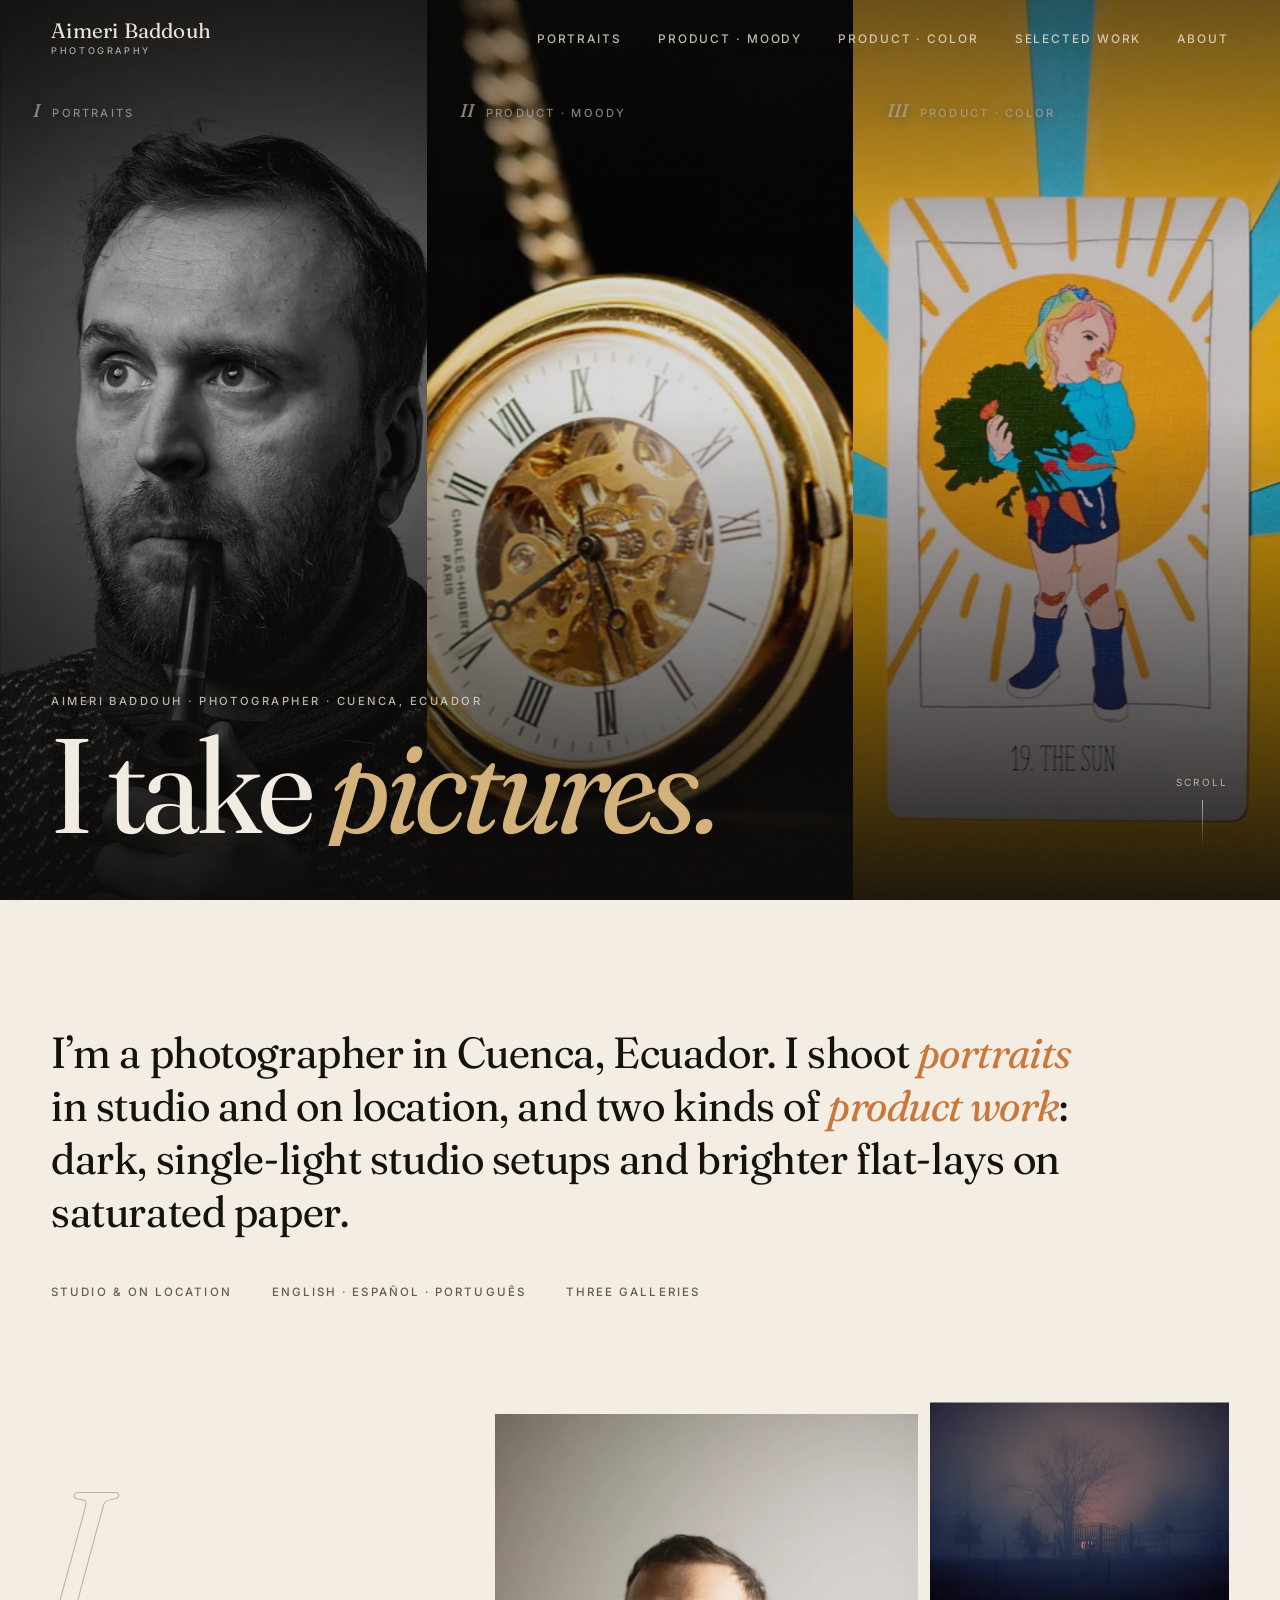
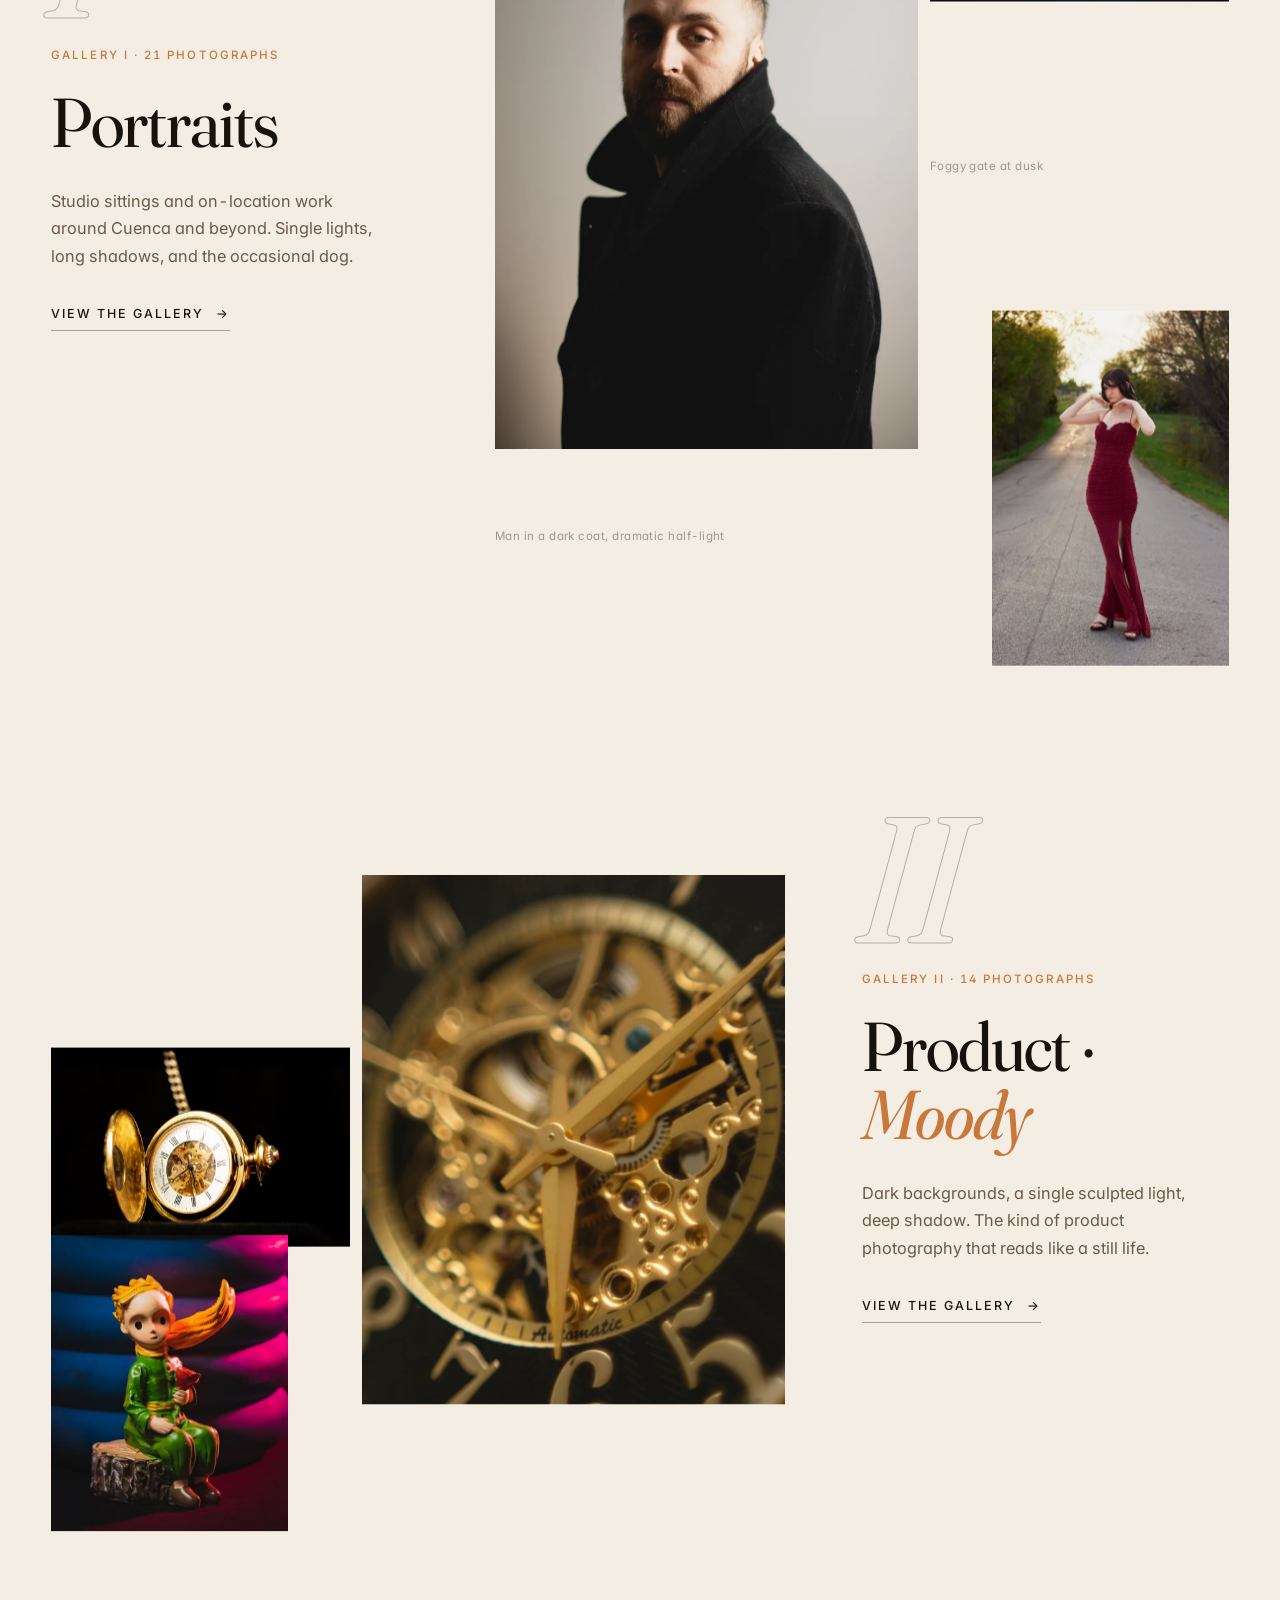
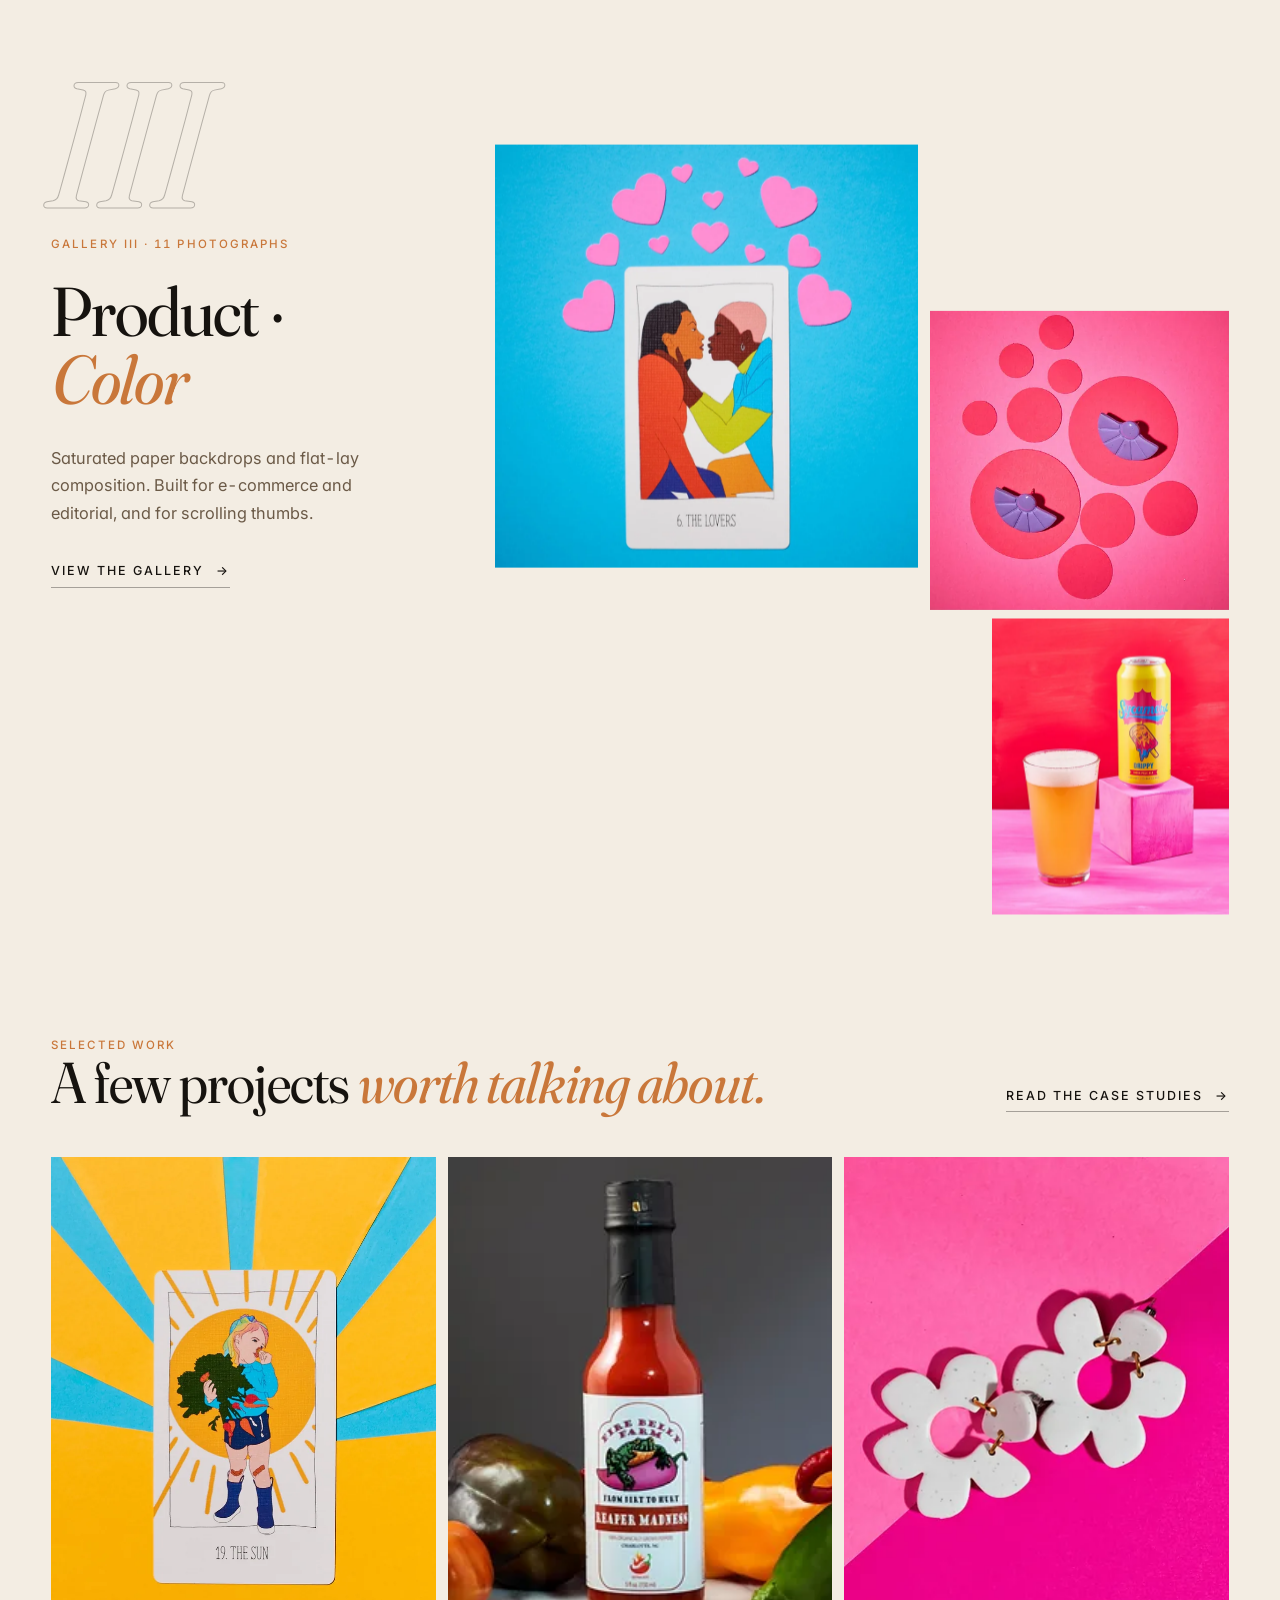
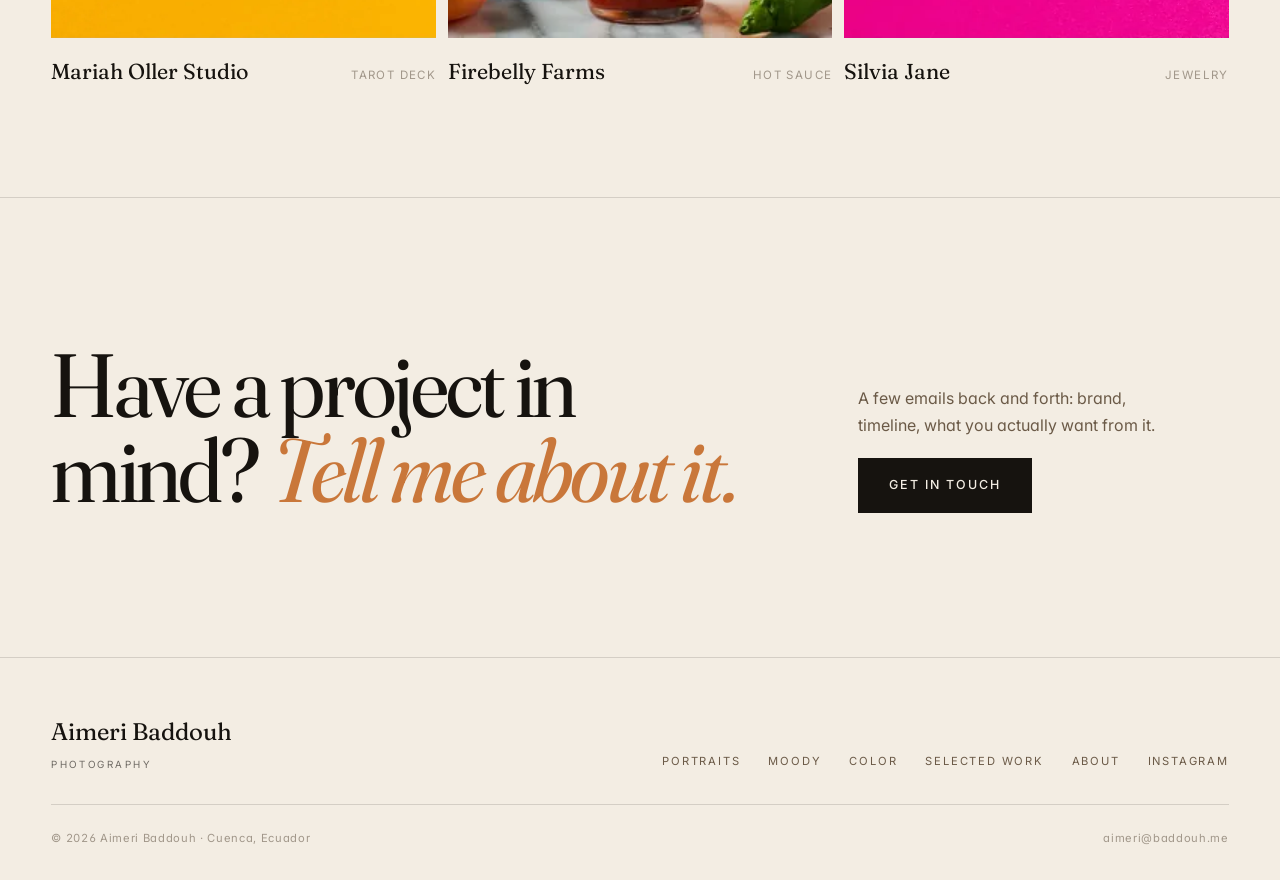
==== commit 8f184eea: "Revamp the site around light: themed chapters, triptych hero, justified galleries, image pipeline Vi" ====
--- a/index.html
+++ b/index.html
@@ -1,10 +1,11 @@
 <!DOCTYPE html>
-<html lang="en">
+<html lang="en" data-theme="cream" data-hero>
 <head>
   <meta charset="UTF-8">
-  <meta name="viewport" content="width=device-width, initial-scale=1.0">
+  <meta name="viewport" content="width=device-width, initial-scale=1, viewport-fit=cover">
   <title>Aimeri Baddouh Photography</title>
   <meta name="description" content="Professional photography by Aimeri Baddouh. Portraits, product photography — moody and pop-color. Based in Cuenca, Ecuador.">
+  <meta name="theme-color" content="#f3ede3">
   <link rel="icon" type="image/svg+xml" href="/favicon.svg">
   <link rel="canonical" href="https://aimeribaddouh.com/">
 
@@ -20,94 +21,255 @@
   <meta name="twitter:title" content="Aimeri Baddouh Photography">
   <meta name="twitter:description" content="Photographer in Cuenca, Ecuador. Portraits, moody product photography, and saturated paper-backdrop flat-lays.">
   <meta name="twitter:image" content="https://aimeribaddouh.com/images/hero/hero.jpeg">
-  <link rel="stylesheet" href="styles.css">
+
   <link rel="preconnect" href="https://fonts.googleapis.com">
-  <link href="https://fonts.googleapis.com/css2?family=Cormorant+Garamond:ital,wght@0,400;0,500;0,600;1,400;1,500&family=Inter:wght@300;400;500;600&display=swap" rel="stylesheet">
+  <link rel="preconnect" href="https://fonts.gstatic.com" crossorigin>
+  <link rel="stylesheet" href="https://fonts.googleapis.com/css2?family=Fraunces:ital,opsz,wght,SOFT,WONK@0,9..144,300..700,0..100,0..1;1,9..144,300..700,0..100,0..1&family=Inter:opsz,wght@14..32,300..600&display=swap">
+  <link rel="stylesheet" href="/styles.css">
+  <link rel="preload" as="image" imagesrcset="/images/opt/hero/hero-480.webp 480w, /images/opt/hero/hero-960.webp 960w, /images/opt/hero/hero-1440.webp 1440w, /images/opt/hero/hero-1536.webp 1536w" imagesizes="(min-width: 900px) 50vw, 100vw">
+  <script>document.documentElement.classList.add('js')</script>
 </head>
 <body>
 
-  <nav class="nav">
-    <a href="index.html" class="nav__logo">
-      Aimeri Baddouh
-      <span>Photography</span>
-    </a>
-    <input type="checkbox" id="nav-toggle" class="nav__toggle sr-only">
-    <label for="nav-toggle" class="nav__toggle-label"><span></span></label>
-    <ul class="nav__links">
-      <li><a href="portraits.html">Portraits</a></li>
-      <li><a href="moody.html">Product &middot; Moody</a></li>
-      <li><a href="color.html">Product &middot; Color</a></li>
-      <li><a href="selected-work.html">Selected Work</a></li>
-      <li><a href="about.html">About</a></li>
+  <a class="skip" href="#main">Skip to content</a>
+
+  <header class="nav">
+    <a href="/" class="nav__logo">Aimeri Baddouh <small>Photography</small></a>
+    <nav aria-label="Primary">
+      <ul class="nav__links">
+        <li><a href="/portraits">Portraits</a></li>
+        <li><a href="/moody">Product&nbsp;&middot; Moody</a></li>
+        <li><a href="/color">Product&nbsp;&middot; Color</a></li>
+        <li><a href="/selected-work">Selected Work</a></li>
+        <li><a href="/about">About</a></li>
+      </ul>
+    </nav>
+    <button type="button" class="nav__menu" aria-expanded="false" aria-controls="menu">
+      <span class="label-closed">Menu</span><span class="label-open">Close</span><i aria-hidden="true"></i>
+    </button>
+  </header>
+
+  <div class="menu" id="menu" aria-hidden="true">
+    <ul class="menu__list">
+      <li><a class="menu__link" href="/portraits" style="--i:0"><small>01</small>Portraits<img class="menu__thumb" src="/images/opt/portraits/dark-coat-480.webp" alt="" loading="lazy" decoding="async"></a></li>
+      <li><a class="menu__link" href="/moody" style="--i:1"><small>02</small>Product&nbsp;&middot; Moody<img class="menu__thumb" src="/images/opt/product-moody/pocket-watch-480.webp" alt="" loading="lazy" decoding="async"></a></li>
+      <li><a class="menu__link" href="/color" style="--i:2"><small>03</small>Product&nbsp;&middot; Color<img class="menu__thumb" src="/images/opt/product-pop/tarot-sun-480.webp" alt="" loading="lazy" decoding="async"></a></li>
+      <li><a class="menu__link" href="/selected-work" style="--i:3"><small>04</small>Selected Work<img class="menu__thumb" src="/images/opt/product-pop/fan-earrings-480.webp" alt="" loading="lazy" decoding="async"></a></li>
+      <li><a class="menu__link" href="/about" style="--i:4"><small>05</small>About<img class="menu__thumb" src="/images/opt/about/photographer-480.webp" alt="" loading="lazy" decoding="async"></a></li>
     </ul>
-  </nav>
-
-  <section class="hero">
-    <div class="hero__images">
-      <img class="hero__image" src="images/hero/hero.jpeg" alt="Classical studio portrait of a man with a pipe">
-      <img class="hero__image" src="images/product-moody/pocket-watch.png" alt="Gold pocket watch on dark velvet">
-      <img class="hero__image" src="images/product-pop/tarot-sun.jpeg" alt="Tarot card The Sun on marigold and blue paper">
+    <div class="menu__foot">
+      <a href="mailto:aimeri@baddouh.me">aimeri@baddouh.me</a>
+      <a href="https://instagram.com/aimeribaddouh" target="_blank" rel="noopener">Instagram</a>
+      <span>Cuenca, Ecuador</span>
     </div>
-    <div class="hero__overlay"></div>
-    <div class="hero__content">
-      <p class="hero__subtitle">Aimeri Baddouh &middot; Photographer &middot; Cuenca, Ecuador</p>
-      <h1 class="hero__title">I take pictures.</h1>
-      <a href="#work" class="hero__cta">View the Work</a>
+  </div>
+
+  <main id="main">
+
+    <section class="hero" aria-label="Three bodies of work">
+      <div class="hero__panels">
+        <a class="hero__panel is-active" href="/portraits" style="--pos:50% 28%">
+          <img class="hero__img" src="/images/opt/hero/hero-1440.webp" srcset="/images/opt/hero/hero-480.webp 480w, /images/opt/hero/hero-960.webp 960w, /images/opt/hero/hero-1440.webp 1440w, /images/opt/hero/hero-1536.webp 1536w" sizes="(min-width: 900px) 50vw, 100vw" width="1536" height="1920" alt="" fetchpriority="high" decoding="async">
+          <span class="hero__tag"><i>I</i> Portraits <span class="arrow" aria-hidden="true">&rarr;</span></span>
+        </a>
+        <a class="hero__panel" href="/moody" style="--pos:50% 50%">
+          <img class="hero__img" src="/images/opt/product-moody/pocket-watch-1440.webp" srcset="/images/opt/product-moody/pocket-watch-480.webp 480w, /images/opt/product-moody/pocket-watch-960.webp 960w, /images/opt/product-moody/pocket-watch-1440.webp 1440w, /images/opt/product-moody/pocket-watch-1920.webp 1920w" sizes="(min-width: 900px) 50vw, 100vw" width="1920" height="1280" alt="" decoding="async">
+          <span class="hero__tag"><i>II</i> Product&nbsp;&middot; Moody <span class="arrow" aria-hidden="true">&rarr;</span></span>
+        </a>
+        <a class="hero__panel" href="/color" style="--pos:50% 50%">
+          <img class="hero__img" src="/images/opt/product-pop/tarot-sun-1440.webp" srcset="/images/opt/product-pop/tarot-sun-480.webp 480w, /images/opt/product-pop/tarot-sun-960.webp 960w, /images/opt/product-pop/tarot-sun-1440.webp 1440w, /images/opt/product-pop/tarot-sun-1920.webp 1920w" sizes="(min-width: 900px) 50vw, 100vw" width="1920" height="1920" alt="" decoding="async">
+          <span class="hero__tag"><i>III</i> Product&nbsp;&middot; Color <span class="arrow" aria-hidden="true">&rarr;</span></span>
+        </a>
+      </div>
+      <div class="hero__scrim" aria-hidden="true"></div>
+      <div class="hero__dots" aria-hidden="true"><span class="is-active"></span><span></span><span></span></div>
+      <div class="hero__content">
+        <p class="hero__eyebrow">Aimeri Baddouh &middot; Photographer &middot; Cuenca, Ecuador</p>
+        <h1 class="hero__title"><span class="word">I</span> <span class="word">take</span> <span class="word"><em>pictures.</em></span></h1>
+      </div>
+      <a class="hero__scroll" href="#intro">Scroll</a>
+    </section>
+
+    <section class="lede wrap" id="intro">
+      <p class="lede__text reveal">I&rsquo;m a photographer in Cuenca, Ecuador. I shoot <strong>portraits</strong> in studio and on location, and two kinds of <strong>product work</strong>: dark, single-light studio setups and brighter flat-lays on saturated paper.</p>
+      <div class="lede__meta reveal" style="--d:160ms">
+        <span class="eyebrow">Studio &amp; on location</span>
+        <span class="eyebrow">English &middot; Espa&ntilde;ol &middot; Portugu&ecirc;s</span>
+        <span class="eyebrow">Three galleries</span>
+      </div>
+    </section>
+
+    <section class="chapter" id="portraits" data-theme-trigger="cream">
+      <div class="wrap chapter__inner">
+        <div class="chapter__head">
+          <span class="chapter__num" aria-hidden="true">I</span>
+          <p class="eyebrow eyebrow--accent reveal">Gallery I &middot; 21 photographs</p>
+          <h2 class="chapter__title reveal" style="--d:80ms">Portraits</h2>
+          <p class="chapter__desc reveal" style="--d:160ms">Studio sittings and on-location work around Cuenca and beyond. Single lights, long shadows, and the occasional dog.</p>
+          <a class="btn reveal" style="--d:240ms" href="/portraits">View the gallery <span class="arrow" aria-hidden="true">&rarr;</span></a>
+        </div>
+        <div class="collage">
+          <figure class="collage__item reveal" data-speed="0.05" style="--d:0ms">
+            <div class="px">
+              <a class="ph ph--link" href="/portraits" data-w="1280" data-h="1920" style="--avg:#746E68;background-image:url([data-uri])" aria-label="Man in a dark coat, dramatic half-light — Portraits gallery">
+                <img src="/images/opt/portraits/dark-coat-960.webp" srcset="/images/opt/portraits/dark-coat-480.webp 480w, /images/opt/portraits/dark-coat-960.webp 960w, /images/opt/portraits/dark-coat-1280.webp 1280w" sizes="(min-width: 900px) 42vw, 66vw" width="1280" height="1920" alt="Man in a dark coat, dramatic half-light" loading="lazy" decoding="async">
+              </a>
+            </div>
+            <figcaption class="collage__cap">Man in a dark coat, dramatic half-light</figcaption>
+          </figure>
+          <figure class="collage__item reveal" data-speed="0.12" style="--d:120ms">
+            <div class="px">
+              <a class="ph ph--link" href="/portraits" data-w="1920" data-h="1280" style="--avg:#3D3C4C;background-image:url([data-uri])" aria-label="Foggy gate at dusk — Portraits gallery">
+                <img src="/images/opt/portraits/foggy-gate-960.webp" srcset="/images/opt/portraits/foggy-gate-480.webp 480w, /images/opt/portraits/foggy-gate-960.webp 960w, /images/opt/portraits/foggy-gate-1440.webp 1440w, /images/opt/portraits/foggy-gate-1920.webp 1920w" sizes="(min-width: 900px) 30vw, 40vw" width="1920" height="1280" alt="Foggy gate at dusk" loading="lazy" decoding="async">
+              </a>
+            </div>
+            <figcaption class="collage__cap">Foggy gate at dusk</figcaption>
+          </figure>
+          <figure class="collage__item reveal" data-speed="0.09" style="--d:240ms">
+            <div class="px">
+              <a class="ph ph--link" href="/portraits" data-w="1280" data-h="1920" style="--avg:#7E6F65;background-image:url([data-uri])" aria-label="Red dress at golden hour — Portraits gallery">
+                <img src="/images/opt/portraits/red-dress-sunset-960.webp" srcset="/images/opt/portraits/red-dress-sunset-480.webp 480w, /images/opt/portraits/red-dress-sunset-960.webp 960w, /images/opt/portraits/red-dress-sunset-1280.webp 1280w" sizes="(min-width: 900px) 30vw, 40vw" width="1280" height="1920" alt="Red dress at golden hour" loading="lazy" decoding="async">
+              </a>
+            </div>
+            <figcaption class="collage__cap">Red dress at golden hour</figcaption>
+          </figure>
+        </div>
+      </div>
+    </section>
+
+    <section class="chapter chapter--flip" id="moody" data-theme-trigger="dark">
+      <div class="wrap chapter__inner">
+        <div class="chapter__head">
+          <span class="chapter__num" aria-hidden="true">II</span>
+          <p class="eyebrow eyebrow--accent reveal">Gallery II &middot; 14 photographs</p>
+          <h2 class="chapter__title reveal" style="--d:80ms">Product&nbsp;&middot; <em>Moody</em></h2>
+          <p class="chapter__desc reveal" style="--d:160ms">Dark backgrounds, a single sculpted light, deep shadow. The kind of product photography that reads like a still life.</p>
+          <a class="btn reveal" style="--d:240ms" href="/moody">View the gallery <span class="arrow" aria-hidden="true">&rarr;</span></a>
+        </div>
+        <div class="collage">
+          <figure class="collage__item reveal" data-speed="0.05" style="--d:0ms">
+            <div class="px">
+              <a class="ph ph--link" href="/moody" data-w="1536" data-h="1920" style="--avg:#6B532C;background-image:url([data-uri])" aria-label="Watch movement macro — Product · Moody gallery">
+                <img src="/images/opt/product-moody/watch-macro-960.webp" srcset="/images/opt/product-moody/watch-macro-480.webp 480w, /images/opt/product-moody/watch-macro-960.webp 960w, /images/opt/product-moody/watch-macro-1440.webp 1440w, /images/opt/product-moody/watch-macro-1536.webp 1536w" sizes="(min-width: 900px) 42vw, 66vw" width="1536" height="1920" alt="Watch movement macro" loading="lazy" decoding="async">
+              </a>
+            </div>
+            <figcaption class="collage__cap">Watch movement macro</figcaption>
+          </figure>
+          <figure class="collage__item reveal" data-speed="0.12" style="--d:120ms">
+            <div class="px">
+              <a class="ph ph--link" href="/moody" data-w="1920" data-h="1280" style="--avg:#382D1E;background-image:url([data-uri])" aria-label="Gold pocket watch on velvet — Product · Moody gallery">
+                <img src="/images/opt/product-moody/pocket-watch-960.webp" srcset="/images/opt/product-moody/pocket-watch-480.webp 480w, /images/opt/product-moody/pocket-watch-960.webp 960w, /images/opt/product-moody/pocket-watch-1440.webp 1440w, /images/opt/product-moody/pocket-watch-1920.webp 1920w" sizes="(min-width: 900px) 30vw, 40vw" width="1920" height="1280" alt="Gold pocket watch on velvet" loading="lazy" decoding="async">
+              </a>
+            </div>
+            <figcaption class="collage__cap">Gold pocket watch on velvet</figcaption>
+          </figure>
+          <figure class="collage__item reveal" data-speed="0.09" style="--d:240ms">
+            <div class="px">
+              <a class="ph ph--link" href="/moody" data-w="1536" data-h="1920" style="--avg:#422A2C;background-image:url([data-uri])" aria-label="The Little Prince, gelled light — Product · Moody gallery">
+                <img src="/images/opt/product-moody/petit-prince-960.webp" srcset="/images/opt/product-moody/petit-prince-480.webp 480w, /images/opt/product-moody/petit-prince-960.webp 960w, /images/opt/product-moody/petit-prince-1440.webp 1440w, /images/opt/product-moody/petit-prince-1536.webp 1536w" sizes="(min-width: 900px) 30vw, 40vw" width="1536" height="1920" alt="The Little Prince, gelled light" loading="lazy" decoding="async">
+              </a>
+            </div>
+            <figcaption class="collage__cap">The Little Prince, gelled light</figcaption>
+          </figure>
+        </div>
+      </div>
+    </section>
+
+    <section class="chapter" id="color" data-theme-trigger="marigold">
+      <div class="wrap chapter__inner">
+        <div class="chapter__head">
+          <span class="chapter__num" aria-hidden="true">III</span>
+          <p class="eyebrow eyebrow--accent reveal">Gallery III &middot; 11 photographs</p>
+          <h2 class="chapter__title reveal" style="--d:80ms">Product&nbsp;&middot; <em>Color</em></h2>
+          <p class="chapter__desc reveal" style="--d:160ms">Saturated paper backdrops and flat-lay composition. Built for e-commerce and editorial, and for scrolling thumbs.</p>
+          <a class="btn reveal" style="--d:240ms" href="/color">View the gallery <span class="arrow" aria-hidden="true">&rarr;</span></a>
+        </div>
+        <div class="collage">
+          <figure class="collage__item reveal" data-speed="0.05" style="--d:0ms">
+            <div class="px">
+              <a class="ph ph--link" href="/color" data-w="1920" data-h="1920" style="--avg:#60B2CC;background-image:url([data-uri])" aria-label="The Lovers, Tarot of Life — Product · Color gallery">
+                <img src="/images/opt/product-pop/tarot-lovers-960.webp" srcset="/images/opt/product-pop/tarot-lovers-480.webp 480w, /images/opt/product-pop/tarot-lovers-960.webp 960w, /images/opt/product-pop/tarot-lovers-1440.webp 1440w, /images/opt/product-pop/tarot-lovers-1920.webp 1920w" sizes="(min-width: 900px) 42vw, 66vw" width="1920" height="1920" alt="The Lovers, Tarot of Life" loading="lazy" decoding="async">
+              </a>
+            </div>
+            <figcaption class="collage__cap">The Lovers, Tarot of Life</figcaption>
+          </figure>
+          <figure class="collage__item reveal" data-speed="0.12" style="--d:120ms">
+            <div class="px">
+              <a class="ph ph--link" href="/color" data-w="1920" data-h="1920" style="--avg:#F65D8C;background-image:url([data-uri])" aria-label="Silvia Jane fan earrings — Product · Color gallery">
+                <img src="/images/opt/product-pop/fan-earrings-960.webp" srcset="/images/opt/product-pop/fan-earrings-480.webp 480w, /images/opt/product-pop/fan-earrings-960.webp 960w, /images/opt/product-pop/fan-earrings-1440.webp 1440w, /images/opt/product-pop/fan-earrings-1920.webp 1920w" sizes="(min-width: 900px) 30vw, 40vw" width="1920" height="1920" alt="Silvia Jane fan earrings" loading="lazy" decoding="async">
+              </a>
+            </div>
+            <figcaption class="collage__cap">Silvia Jane fan earrings</figcaption>
+          </figure>
+          <figure class="collage__item reveal" data-speed="0.09" style="--d:240ms">
+            <div class="px">
+              <a class="ph ph--link" href="/color" data-w="1536" data-h="1920" style="--avg:#F7617A;background-image:url([data-uri])" aria-label="Sycamore Drippy IPA — Product · Color gallery">
+                <img src="/images/opt/product-pop/beer-960.webp" srcset="/images/opt/product-pop/beer-480.webp 480w, /images/opt/product-pop/beer-960.webp 960w, /images/opt/product-pop/beer-1440.webp 1440w, /images/opt/product-pop/beer-1536.webp 1536w" sizes="(min-width: 900px) 30vw, 40vw" width="1536" height="1920" alt="Sycamore Drippy IPA" loading="lazy" decoding="async">
+              </a>
+            </div>
+            <figcaption class="collage__cap">Sycamore Drippy IPA</figcaption>
+          </figure>
+        </div>
+      </div>
+    </section>
+
+    <section class="strip wrap" data-theme-trigger="cream" aria-labelledby="strip-title">
+      <div class="strip__head">
+        <div>
+          <p class="eyebrow eyebrow--accent reveal">Selected work</p>
+          <h2 class="strip__title reveal" id="strip-title" style="--d:80ms">A few projects <em>worth talking about.</em></h2>
+        </div>
+        <a class="btn reveal" style="--d:160ms" href="/selected-work">Read the case studies <span class="arrow" aria-hidden="true">&rarr;</span></a>
+      </div>
+      <div class="strip__grid">
+        <a class="card reveal" href="/selected-work#mariah-oller" style="--d:0ms">
+          <figure class="ph" style="--avg:#D0B757;background-image:url([data-uri])">
+            <span class="ph__frame"><img src="/images/opt/product-pop/tarot-sun-960.webp" srcset="/images/opt/product-pop/tarot-sun-480.webp 480w, /images/opt/product-pop/tarot-sun-960.webp 960w, /images/opt/product-pop/tarot-sun-1440.webp 1440w, /images/opt/product-pop/tarot-sun-1920.webp 1920w" sizes="(min-width: 900px) 33vw, 78vw" width="1920" height="1920" alt="" loading="lazy" decoding="async"></span>
+          </figure>
+          <span class="card__meta"><span class="card__client">Mariah Oller Studio</span><span class="card__what">Tarot deck</span></span>
+        </a>
+        <a class="card reveal" href="/selected-work#firebelly-farms" style="--d:110ms">
+          <figure class="ph" style="--avg:#5F524A;background-image:url([data-uri])">
+            <span class="ph__frame"><img src="/images/opt/product-moody/hotsauce-hero-960.webp" srcset="/images/opt/product-moody/hotsauce-hero-480.webp 480w, /images/opt/product-moody/hotsauce-hero-960.webp 960w, /images/opt/product-moody/hotsauce-hero-1440.webp 1440w, /images/opt/product-moody/hotsauce-hero-1920.webp 1920w" sizes="(min-width: 900px) 33vw, 78vw" width="1920" height="1280" alt="" loading="lazy" decoding="async"></span>
+          </figure>
+          <span class="card__meta"><span class="card__client">Firebelly Farms</span><span class="card__what">Hot sauce</span></span>
+        </a>
+        <a class="card reveal" href="/selected-work#silvia-jane" style="--d:220ms">
+          <figure class="ph" style="--avg:#EA4A9D;background-image:url([data-uri])">
+            <span class="ph__frame"><img src="/images/opt/product-pop/flower-earrings-960.webp" srcset="/images/opt/product-pop/flower-earrings-480.webp 480w, /images/opt/product-pop/flower-earrings-960.webp 960w, /images/opt/product-pop/flower-earrings-1440.webp 1440w, /images/opt/product-pop/flower-earrings-1920.webp 1920w" sizes="(min-width: 900px) 33vw, 78vw" width="1920" height="1920" alt="" loading="lazy" decoding="async"></span>
+          </figure>
+          <span class="card__meta"><span class="card__client">Silvia Jane</span><span class="card__what">Jewelry</span></span>
+        </a>
+      </div>
+    </section>
+
+    <section class="cta" data-theme-trigger="cream">
+      <div class="wrap cta__inner">
+        <h2 class="cta__title reveal">Have a project in mind? <em>Tell me about it.</em></h2>
+        <div class="cta__side reveal" style="--d:120ms">
+          <p>A few emails back and forth: brand, timeline, what you actually want from it.</p>
+          <a class="btn btn--solid" href="/about#contact">Get in touch</a>
+        </div>
+      </div>
+    </section>
+
+  </main>
+
+  <footer class="footer">
+    <div class="wrap footer__inner">
+      <p class="footer__name">Aimeri Baddouh <small>Photography</small></p>
+      <ul class="footer__links">
+        <li><a href="/portraits">Portraits</a></li>
+        <li><a href="/moody">Moody</a></li>
+        <li><a href="/color">Color</a></li>
+        <li><a href="/selected-work">Selected Work</a></li>
+        <li><a href="/about">About</a></li>
+        <li><a href="https://instagram.com/aimeribaddouh" target="_blank" rel="noopener">Instagram</a></li>
+      </ul>
+      <p class="footer__copy"><span>&copy; 2026 Aimeri Baddouh &middot; Cuenca, Ecuador</span><a href="mailto:aimeri@baddouh.me">aimeri@baddouh.me</a></p>
     </div>
-  </section>
-
-  <div class="intro">
-    <p>I'm a photographer in Cuenca, Ecuador. I shoot <strong>portraits</strong> in studio and on location, and two kinds of <strong>product work</strong>: dark, single-light studio setups and brighter flat-lays on saturated paper.</p>
-  </div>
-
-  <section id="work" class="section section--full">
-    <div class="section__header">
-      <h2 class="section__title">The Work</h2>
-      <p class="section__subtitle">Three galleries</p>
-      <div class="section__divider"></div>
-    </div>
-
-    <div class="previews">
-      <a href="portraits.html" class="preview-card">
-        <img src="images/portraits/dark-coat.png" alt="Portrait photography" class="preview-card__image">
-        <div class="preview-card__overlay">
-          <span class="preview-card__label">Gallery I</span>
-          <h3 class="preview-card__title">Portraits</h3>
-          <p class="preview-card__count">17 images</p>
-        </div>
-      </a>
-
-      <a href="moody.html" class="preview-card">
-        <img src="images/product-moody/pipe.png" alt="Moody product photography" class="preview-card__image">
-        <div class="preview-card__overlay">
-          <span class="preview-card__label">Gallery II</span>
-          <h3 class="preview-card__title">Product &middot; Moody</h3>
-          <p class="preview-card__count">14 images</p>
-        </div>
-      </a>
-
-      <a href="color.html" class="preview-card">
-        <img src="images/product-pop/tarot-sun.jpeg" alt="Pop color product photography" class="preview-card__image">
-        <div class="preview-card__overlay">
-          <span class="preview-card__label">Gallery III</span>
-          <h3 class="preview-card__title">Product &middot; Color</h3>
-          <p class="preview-card__count">11 images</p>
-        </div>
-      </a>
-    </div>
-  </section>
-
-  <footer class="footer">
-    <p class="footer__name">Aimeri Baddouh Photography</p>
-    <div class="footer__links">
-      <a href="portraits.html">Portraits</a>
-      <a href="moody.html">Moody</a>
-      <a href="color.html">Color</a>
-      <a href="about.html">About</a>
-      <a href="https://instagram.com/aimeribaddouh" target="_blank" rel="noopener">Instagram</a>
-    </div>
-    <p class="footer__copy">&copy; 2026 Aimeri Baddouh &middot; Cuenca, Ecuador</p>
   </footer>
 
+  <script src="/site.js" defer></script>
 </body>
 </html>
--- a/styles.css
+++ b/styles.css
@@ -1,1293 +1,1119 @@
-/* ============================================
-   AIMERI BADDOUH PHOTOGRAPHY — STYLESHEET
-   Cream-and-ink default + ember accent.
-   Moody sub-palette activates on .page--moody.
-   ============================================ */
-
-/* --- Reset & Base --- */
+/* ============================================================
+   AIMERI BADDOUH PHOTOGRAPHY
+   "Controlling light and shadow."
+   The page itself changes its light: cream for portraits,
+   near-black for moody product, marigold paper for color.
+   ============================================================ */
+
+/* ------------------------------------------------------------
+   0. Tokens & themes
+   ------------------------------------------------------------ */
+:root {
+  /* Palette */
+  --cream:       #f3ede3;
+  --cream-deep:  #e8dfd0;
+  --ink:         #16130f;
+  --ink-soft:    #3b342c;
+  --sepia:       #6b5a47;
+  --mist:        #a1978a;
+  --ember:       #c9773a;
+  --gold:        #d4b27a;
+  --black:       #0b0908;
+  --black-2:     #17130f;
+  --bone:        #ece4d6;
+  --marigold:    #f7b418;
+  --pink:        #ff4f8b;
+  --cyan:        #17b8e2;
+
+  /* Semantic (cream theme by default) */
+  --bg:      var(--cream);
+  --bg-2:    var(--cream-deep);
+  --fg:      var(--ink);
+  --fg-2:    var(--sepia);
+  --fg-3:    var(--mist);
+  --line:    rgb(22 19 15 / .14);
+  --accent:  var(--ember);
+  --grain-opacity: .05;
+
+  /* Type */
+  --font-display: 'Fraunces', 'Cormorant Garamond', Georgia, 'Times New Roman', serif;
+  --font-body:    'Inter', system-ui, -apple-system, 'Helvetica Neue', Arial, sans-serif;
+
+  /* Layout */
+  --gutter:  clamp(1.25rem, 4vw, 4.5rem);
+  --gap:     clamp(.5rem, .9vw, .875rem);
+  --nav-h:   76px;
+  --max:     1720px;
+
+  /* Motion */
+  --ease-out:    cubic-bezier(.2, .7, .2, 1);
+  --ease-in-out: cubic-bezier(.65, 0, .35, 1);
+  --t-theme:     900ms;
+
+  color-scheme: light;
+}
+
+:root[data-theme="dark"] {
+  --bg:      var(--black);
+  --bg-2:    var(--black-2);
+  --fg:      var(--bone);
+  --fg-2:    #b6aa99;
+  --fg-3:    #7b7062;
+  --line:    rgb(236 228 214 / .14);
+  --accent:  var(--gold);
+  --grain-opacity: .08;
+  color-scheme: dark;
+}
+
+:root[data-theme="marigold"] {
+  --bg:      var(--marigold);
+  --bg-2:    #eaa70d;
+  --fg:      var(--ink);
+  --fg-2:    #4d3a0a;
+  --fg-3:    #7d5f12;
+  --line:    rgb(22 19 15 / .22);
+  --accent:  var(--ink);
+  --grain-opacity: .06;
+}
+
+:root[data-theme="paper"] {
+  --bg:      #fbf9f4;
+  --bg-2:    #f0ebe1;
+  --fg:      var(--ink);
+  --fg-2:    #5b5247;
+  --fg-3:    #9a9084;
+  --line:    rgb(22 19 15 / .12);
+  --accent:  var(--pink);
+}
+
+/* Cross-document page transitions (progressive enhancement) */
+@view-transition { navigation: auto; }
+::view-transition-old(root) { animation: 320ms var(--ease-in-out) both vt-out; }
+::view-transition-new(root) { animation: 420ms var(--ease-out) both vt-in; }
+@keyframes vt-out { to { opacity: 0; } }
+@keyframes vt-in  { from { opacity: 0; } }
+
+/* ------------------------------------------------------------
+   1. Base
+   ------------------------------------------------------------ */
 *, *::before, *::after { box-sizing: border-box; margin: 0; padding: 0; }
 
-:root {
-  /* Core neutrals (cream-and-ink) */
-  --bone:        #f4ede4;
-  --paper:       #faf6f0;
-  --linen:       #e8dfd2;
-  --ink:         #1a1612;
-  --charcoal:    #2d2823;
-  --sepia:       #5e4a36;
-  --mist:        #a8a097;
-
-  /* Accents */
-  --ember:       #c47a3c;
-  --ember-soft:  #d9a571;
-  --oxblood:     #6b2330;
-
-  /* Moody sub-palette */
-  --moody-bg:      #100c08;
-  --moody-card:    #1a140e;
-  --moody-border:  #2a221a;
-  --moody-text:    #e8dfd2;
-
-  /* Semantic */
-  --bg:        var(--bone);
-  --bg-card:   var(--paper);
-  --bg-nav:    rgba(244, 237, 228, 0.85);
-  --text:      var(--ink);
-  --text-dim:  var(--sepia);
-  --text-mute: var(--mist);
-  --border:    var(--linen);
-  --accent:    var(--ember);
-
-  /* Type */
-  --font:         'Inter', -apple-system, BlinkMacSystemFont, 'Helvetica Neue', Arial, sans-serif;
-  --font-display: 'Cormorant Garamond', Georgia, 'Times New Roman', serif;
-
-  /* Spacing scale */
-  --s-0: 4px;
-  --s-1: 8px;
-  --s-2: 12px;
-  --s-3: 16px;
-  --s-4: 24px;
-  --s-5: 40px;
-  --s-6: 64px;
-  --s-7: 96px;
-
-  /* Layout widths */
-  --w-text:    1100px;
-  --w-bleed:   1400px;
-
-  /* Motion */
-  --transition: 300ms ease;
-
-  --max-width: 1400px;
-}
-
-/* Moody mode — switches semantic tokens to dark */
-.page--moody {
-  --bg:        var(--moody-bg);
-  --bg-card:   var(--moody-card);
-  --bg-nav:    rgba(16, 12, 8, 0.92);
-  --text:      var(--moody-text);
-  --text-dim:  #b0a89a;
-  --text-mute: #6f6657;
-  --border:    var(--moody-border);
-}
-
 html {
+  font-size: 100%;
   scroll-behavior: smooth;
-  font-size: 16px;
+  -webkit-text-size-adjust: 100%;
+  background: var(--bg);
 }
 
 body {
-  font-family: var(--font);
+  min-height: 100svh;
+  font-family: var(--font-body);
+  font-size: 1rem;
+  line-height: 1.65;
+  color: var(--fg);
   background: var(--bg);
-  color: var(--text);
-  line-height: 1.6;
   -webkit-font-smoothing: antialiased;
   text-rendering: optimizeLegibility;
-  overflow-x: hidden;
-}
-
-img { display: block; max-width: 100%; height: auto; }
+  font-feature-settings: "ss01", "cv11", "tnum";
+  overflow-x: clip;
+  transition: background-color var(--t-theme) var(--ease-in-out), color var(--t-theme) var(--ease-in-out);
+}
+
+/* Film grain — a photographic texture over everything, very quiet */
+body::after {
+  content: "";
+  position: fixed;
+  inset: 0;
+  z-index: 200;
+  pointer-events: none;
+  opacity: var(--grain-opacity);
+  background-image: url("data:image/svg+xml,%3Csvg xmlns='http://www.w3.org/2000/svg' width='220' height='220'%3E%3Cfilter id='n'%3E%3CfeTurbulence type='fractalNoise' baseFrequency='.85' numOctaves='2' stitchTiles='stitch'/%3E%3CfeColorMatrix values='0 0 0 0 .5 0 0 0 0 .5 0 0 0 0 .5 0 0 0 1 0'/%3E%3C/filter%3E%3Crect width='100%25' height='100%25' filter='url(%23n)'/%3E%3C/svg%3E");
+  background-size: 220px 220px;
+  transition: opacity var(--t-theme);
+}
+
+img, picture, svg, video { display: block; max-width: 100%; height: auto; }
 a { color: inherit; text-decoration: none; }
-h1, h2, h3, h4 {
+button { font: inherit; color: inherit; background: none; border: 0; cursor: pointer; }
+figure { margin: 0; }
+strong { font-weight: 600; color: var(--fg); }
+em { font-style: italic; }
+
+h1, h2, h3, .display {
   font-family: var(--font-display);
   font-weight: 400;
-  letter-spacing: 0.02em;
-  line-height: 1.1;
-  color: var(--text);
-}
-
-/* --- Navigation --- */
+  line-height: .98;
+  letter-spacing: -.015em;
+  font-variation-settings: "opsz" 144, "SOFT" 30, "WONK" 1;
+  text-wrap: balance;
+}
+p { text-wrap: pretty; }
+
+:focus-visible { outline: 2px solid var(--accent); outline-offset: 4px; border-radius: 2px; }
+::selection { background: var(--accent); color: var(--bg); }
+
+.sr-only {
+  position: absolute; width: 1px; height: 1px; padding: 0; margin: -1px;
+  overflow: hidden; clip: rect(0 0 0 0); white-space: nowrap; border: 0;
+}
+
+.skip {
+  position: fixed; top: .75rem; left: .75rem; z-index: 300;
+  padding: .6rem 1rem; background: var(--ink); color: var(--cream);
+  font-size: .8rem; letter-spacing: .08em; text-transform: uppercase;
+  transform: translateY(-200%); transition: transform .3s;
+}
+.skip:focus { transform: none; }
+
+.wrap { width: min(100% - 2 * var(--gutter), var(--max)); margin-inline: auto; }
+
+/* Typography helpers */
+.eyebrow {
+  font-family: var(--font-body);
+  font-size: .72rem;
+  font-weight: 500;
+  letter-spacing: .18em;
+  text-transform: uppercase;
+  color: var(--fg-2);
+  transition: color var(--t-theme);
+}
+.eyebrow--accent { color: var(--accent); }
+.mono { font-variant-numeric: tabular-nums; letter-spacing: .06em; }
+
+.btn {
+  display: inline-flex;
+  align-items: center;
+  gap: .75rem;
+  font-family: var(--font-body);
+  font-size: .78rem;
+  font-weight: 500;
+  letter-spacing: .16em;
+  text-transform: uppercase;
+  color: var(--fg);
+  padding-block: .35rem;
+  position: relative;
+  transition: color .3s;
+}
+.btn::after {
+  content: "";
+  position: absolute; left: 0; right: 0; bottom: 0;
+  height: 1px; background: currentColor; opacity: .35;
+  transform-origin: left; transition: transform .5s var(--ease-out), opacity .3s;
+}
+.btn:hover::after { opacity: 1; transform: scaleX(1); }
+.btn .arrow { display: inline-block; transition: transform .45s var(--ease-out); }
+.btn:hover .arrow { transform: translateX(6px); }
+
+.btn--solid {
+  padding: 1rem 1.9rem;
+  border: 1px solid var(--fg);
+  background: var(--fg);
+  color: var(--bg);
+  transition: background-color .35s, color .35s, border-color .35s, transform .35s var(--ease-out);
+}
+.btn--solid::after { display: none; }
+.btn--solid:hover { background: transparent; color: var(--fg); }
+
+.btn--ghost {
+  padding: 1rem 1.9rem;
+  border: 1px solid var(--line);
+  transition: border-color .35s, background-color .35s, color .35s;
+}
+.btn--ghost::after { display: none; }
+.btn--ghost:hover { border-color: currentColor; }
+
+/* ------------------------------------------------------------
+   2. Navigation
+   ------------------------------------------------------------ */
 .nav {
-  position: sticky;
-  top: 0;
+  position: fixed;
+  inset: 0 0 auto 0;
   z-index: 100;
-  background: var(--bg-nav);
-  backdrop-filter: blur(12px);
-  -webkit-backdrop-filter: blur(12px);
-  border-bottom: 1px solid var(--border);
-  padding: 0 2rem;
-  height: 60px;
+  height: var(--nav-h);
   display: flex;
   align-items: center;
   justify-content: space-between;
-}
+  gap: 2rem;
+  padding-inline: var(--gutter);
+  color: var(--fg);
+  transition: background-color .5s var(--ease-out), color .5s, box-shadow .5s, transform .5s var(--ease-out);
+}
+html.is-scrolled .nav {
+  background: color-mix(in srgb, var(--bg) 82%, transparent);
+  -webkit-backdrop-filter: blur(16px) saturate(1.3);
+  backdrop-filter: blur(16px) saturate(1.3);
+  box-shadow: inset 0 -1px 0 var(--line);
+}
+html[data-hero]:not(.is-scrolled) .nav { color: var(--bone); }
+html.menu-open .nav { color: var(--bone); background: transparent; box-shadow: none; -webkit-backdrop-filter: none; backdrop-filter: none; }
 
 .nav__logo {
-  font-family: var(--font-display);
-  font-size: 1.15rem;
-  letter-spacing: 0.06em;
-  color: var(--text);
-  white-space: nowrap;
-  display: inline-flex;
+  display: flex;
   flex-direction: column;
   line-height: 1;
-}
-
-.nav__logo span {
-  color: var(--text-mute);
-  font-family: var(--font);
-  font-size: 0.62rem;
-  letter-spacing: 0.20em;
+  font-family: var(--font-display);
+  font-size: 1.3rem;
+  letter-spacing: .01em;
+  font-variation-settings: "opsz" 24, "SOFT" 0, "WONK" 0;
+  white-space: nowrap;
+}
+.nav__logo small {
+  margin-top: .3rem;
+  font-family: var(--font-body);
+  font-size: .58rem;
+  font-weight: 500;
+  letter-spacing: .28em;
   text-transform: uppercase;
+  opacity: .7;
+}
+
+.nav__links {
+  display: flex;
+  gap: 2.25rem;
+  list-style: none;
+}
+.nav__links a {
+  position: relative;
+  font-size: .74rem;
+  font-weight: 500;
+  letter-spacing: .16em;
+  text-transform: uppercase;
+  padding-block: .4rem;
+  opacity: .82;
+  transition: opacity .3s;
+}
+.nav__links a::after {
+  content: "";
+  position: absolute; left: 0; bottom: 0;
+  width: 100%; height: 1px;
+  background: currentColor;
+  transform: scaleX(0); transform-origin: right;
+  transition: transform .45s var(--ease-out);
+}
+.nav__links a:hover, .nav__links a[aria-current="page"] { opacity: 1; }
+.nav__links a:hover::after, .nav__links a[aria-current="page"]::after { transform: scaleX(1); transform-origin: left; }
+
+.nav__menu {
+  display: none;
+  align-items: center;
+  gap: .75rem;
+  font-size: .74rem;
+  font-weight: 500;
+  letter-spacing: .18em;
+  text-transform: uppercase;
+  padding: .5rem 0;
+  z-index: 130;
+  position: relative;
+}
+.nav__menu i {
+  position: relative;
   display: block;
-  margin-top: 3px;
-}
-
-.nav__links {
-  display: flex;
-  gap: 2rem;
-  list-style: none;
+  width: 26px;
+  height: 12px;
+}
+.nav__menu i::before, .nav__menu i::after {
+  content: "";
+  position: absolute; left: 0; width: 100%; height: 1.5px;
+  background: currentColor;
+  transition: transform .45s var(--ease-in-out), top .45s var(--ease-in-out);
+}
+.nav__menu i::before { top: 0; }
+.nav__menu i::after { top: 10px; }
+html.menu-open .nav__menu i::before { top: 5px; transform: rotate(45deg); }
+html.menu-open .nav__menu i::after  { top: 5px; transform: rotate(-45deg); }
+.nav__menu .label-open, html.menu-open .nav__menu .label-closed { display: none; }
+html.menu-open .nav__menu .label-open { display: inline; }
+
+/* Full-screen menu (mobile / small screens) */
+.menu {
+  position: fixed;
+  inset: 0;
+  z-index: 90;
+  display: grid;
+  grid-template-rows: 1fr auto;
+  padding: calc(var(--nav-h) + 2vh) var(--gutter) max(1.5rem, env(safe-area-inset-bottom));
+  background: var(--black);
+  color: var(--bone);
+  clip-path: inset(0 0 100% 0);
+  visibility: hidden;
+  transition: clip-path .75s var(--ease-in-out), visibility 0s .75s;
+}
+html.menu-open .menu { clip-path: inset(0); visibility: visible; transition-delay: 0s; }
+.menu__list { list-style: none; display: flex; flex-direction: column; justify-content: center; gap: .1em; }
+.menu__link {
+  display: flex;
   align-items: center;
-}
-
-.nav__links a {
-  font-family: var(--font);
-  font-size: 0.78rem;
-  letter-spacing: 0.12em;
+  gap: 1rem;
+  padding: .35em 0;
+  border-bottom: 1px solid rgb(236 228 214 / .1);
+  font-family: var(--font-display);
+  font-size: clamp(2.2rem, 8.5vw, 4.5rem);
+  line-height: 1.05;
+  letter-spacing: -.02em;
+  font-variation-settings: "opsz" 96, "SOFT" 30, "WONK" 1;
+  opacity: 0;
+  transform: translateY(24px);
+  transition: opacity .6s var(--ease-out), transform .6s var(--ease-out);
+}
+html.menu-open .menu__link { opacity: 1; transform: none; transition-delay: calc(.25s + var(--i) * 70ms); }
+.menu__link small {
+  font-family: var(--font-body);
+  font-size: .66rem;
+  letter-spacing: .2em;
+  opacity: .5;
+  min-width: 2.2em;
+  font-variant-numeric: tabular-nums;
+}
+.menu__link .menu__thumb {
+  margin-left: auto;
+  width: 54px;
+  height: 68px;
+  object-fit: cover;
+  flex: none;
+  filter: saturate(.9);
+}
+.menu__foot {
+  display: flex;
+  flex-wrap: wrap;
+  gap: .6rem 2rem;
+  padding-top: 1.5rem;
+  font-size: .72rem;
+  letter-spacing: .14em;
   text-transform: uppercase;
-  color: var(--text-dim);
-  transition: color var(--transition);
-  position: relative;
-  padding: 4px 0;
-}
-
-.nav__links a::after {
-  content: '';
-  position: absolute;
-  bottom: -2px;
-  left: 0;
-  width: 0;
-  height: 1px;
-  background: var(--ember);
-  transition: width var(--transition);
-}
-
-.nav__links a:hover,
-.nav__links a.active {
-  color: var(--text);
-}
-
-.nav__links a:hover::after,
-.nav__links a.active::after {
-  width: 100%;
-}
-
-/* Mobile nav toggle (CSS-only) */
-.nav__toggle { display: none; }
-.nav__toggle-label {
-  display: none;
-  cursor: pointer;
-  width: 28px;
-  height: 20px;
-  position: relative;
-}
-
-.nav__toggle-label span,
-.nav__toggle-label span::before,
-.nav__toggle-label span::after {
-  display: block;
-  width: 100%;
-  height: 1px;
-  background: var(--text);
-  position: absolute;
-  transition: var(--transition);
-}
-.nav__toggle-label span { top: 50%; }
-.nav__toggle-label span::before { content: ''; top: -8px; }
-.nav__toggle-label span::after { content: ''; top: 8px; }
-
-@media (max-width: 768px) {
-  .nav__toggle-label { display: block; }
-  .nav__links {
-    position: fixed;
-    top: 60px;
-    left: 0;
-    right: 0;
-    background: var(--bg);
-    flex-direction: column;
-    padding: 2rem;
-    gap: 1.5rem;
-    border-bottom: 1px solid var(--border);
-    transform: translateY(-120%);
-    transition: transform var(--transition);
-  }
-  .nav__toggle:checked ~ .nav__links {
-    transform: translateY(0);
-  }
-  .nav__toggle:checked ~ .nav__toggle-label span { background: transparent; }
-  .nav__toggle:checked ~ .nav__toggle-label span::before { top: 0; transform: rotate(45deg); }
-  .nav__toggle:checked ~ .nav__toggle-label span::after { top: 0; transform: rotate(-45deg); }
-}
-
-/* --- Hero --- */
+  opacity: .6;
+}
+
+@media (max-width: 899px) {
+  :root { --nav-h: 64px; }
+  .nav__links { display: none; }
+  .nav__menu { display: inline-flex; }
+}
+@media (min-width: 900px) {
+  .menu { display: none; }
+}
+
+/* ------------------------------------------------------------
+   3. Hero — the triptych
+   Three bodies of work, side by side, breathing on hover.
+   ------------------------------------------------------------ */
 .hero {
   position: relative;
-  width: 100%;
-  height: 100vh;
+  height: 100svh;
   min-height: 560px;
+  max-height: 1400px;
   overflow: hidden;
-  display: flex;
-  align-items: flex-end;
-  justify-content: center;
-}
-
-.hero__images {
+  background: var(--black);
+  color: var(--bone);
+}
+.hero__panels {
   position: absolute;
   inset: 0;
-}
-
-.hero__image {
+  display: flex;
+}
+.hero__panel {
+  position: relative;
+  flex: 1 1 0;
+  min-width: 0;
+  overflow: hidden;
+  outline: 0;
+  transition: flex 1s var(--ease-in-out);
+}
+.hero__panel + .hero__panel { box-shadow: inset 1px 0 0 rgb(236 228 214 / .12); }
+.hero__img {
   position: absolute;
   inset: 0;
   width: 100%;
   height: 100%;
   object-fit: cover;
-  object-position: center 18%;
-  opacity: 0;
-  animation: hero-cycle 18s infinite ease;
-}
-
-.hero__image:nth-child(1) { animation-delay: -1s; }
-.hero__image:nth-child(2) { animation-delay: 5s; }
-.hero__image:nth-child(3) { animation-delay: 11s; }
-
-@keyframes hero-cycle {
-  0%   { opacity: 0; }
-  6%   { opacity: 1; }
-  28%  { opacity: 1; }
-  33%  { opacity: 0; }
-  100% { opacity: 0; }
-}
-
-@media (prefers-reduced-motion: reduce) {
-  .hero__image { animation: none; opacity: 1; }
-  .hero__image:nth-child(n+2) { display: none; }
-}
-
-.hero__overlay {
+  object-position: var(--pos, 50% 35%);
+  transform: scale(1.06) translateY(var(--py, 0));
+  filter: brightness(.86);
+  will-change: transform;
+  transition: transform 1.4s var(--ease-out), filter .9s;
+  animation: hero-zoom 3.2s var(--ease-out) both;
+}
+@keyframes hero-zoom { from { transform: scale(1.16); } to { transform: scale(1.06) translateY(var(--py, 0)); } }
+.hero__tag {
+  position: absolute;
+  top: calc(var(--nav-h) + 1.25rem);
+  left: clamp(1.25rem, 2.6vw, 2.5rem);
+  display: flex;
+  align-items: baseline;
+  gap: .75rem;
+  font-size: .7rem;
+  font-weight: 500;
+  letter-spacing: .2em;
+  text-transform: uppercase;
+  white-space: nowrap;
+  text-shadow: 0 1px 12px rgb(0 0 0 / .5);
+  opacity: .78;
+  transition: opacity .5s, transform .6s var(--ease-out);
+}
+.hero__tag i {
+  font-family: var(--font-display);
+  font-style: italic;
+  font-size: 1.15rem;
+  letter-spacing: 0;
+  text-transform: none;
+  font-variation-settings: "opsz" 24, "SOFT" 30, "WONK" 1;
+}
+.hero__tag .arrow { display: inline-block; opacity: 0; transform: translateX(-6px); transition: opacity .4s, transform .5s var(--ease-out); }
+
+@media (hover: hover) and (min-width: 900px) {
+  .hero__panels:hover .hero__panel { flex: .78; }
+  .hero__panels .hero__panel:hover, .hero__panels .hero__panel:focus-visible { flex: 1.75; }
+  .hero__panel:hover .hero__img, .hero__panel:focus-visible .hero__img { transform: scale(1) translateY(var(--py, 0)); filter: brightness(1); }
+  .hero__panels:hover .hero__panel:not(:hover) .hero__img { filter: brightness(.55); }
+  .hero__panel:hover .hero__tag { opacity: 1; }
+  .hero__panel:hover .hero__tag .arrow { opacity: 1; transform: none; }
+}
+
+.hero__scrim {
   position: absolute;
   inset: 0;
+  pointer-events: none;
   background:
-    /* Side vignettes — blend portrait edges into the bone bg */
-    linear-gradient(to right, var(--bone) 0%, transparent 14%, transparent 86%, var(--bone) 100%),
-    /* Bottom fade for text legibility */
-    linear-gradient(to top,
-      rgba(16, 12, 8, 0.92) 0%,
-      rgba(16, 12, 8, 0.55) 32%,
-      rgba(16, 12, 8, 0.10) 60%,
-      transparent 100%
-    );
-}
-
+    linear-gradient(to top, rgb(11 9 8 / .92) 0%, rgb(11 9 8 / .55) 22%, rgb(11 9 8 / 0) 55%),
+    linear-gradient(to bottom, rgb(11 9 8 / .55) 0%, rgb(11 9 8 / 0) 28%);
+}
 .hero__content {
+  position: absolute;
+  left: var(--gutter);
+  right: var(--gutter);
+  bottom: clamp(1.75rem, 6vh, 4.5rem);
+  pointer-events: none;
+}
+.hero__content a { pointer-events: auto; }
+.hero__eyebrow {
+  font-size: .7rem;
+  font-weight: 500;
+  letter-spacing: .22em;
+  text-transform: uppercase;
+  color: rgb(236 228 214 / .78);
+  margin-bottom: clamp(.75rem, 1.6vh, 1.25rem);
+}
+.hero__title {
+  font-size: clamp(3.4rem, 10.5vw, 11rem);
+  line-height: .9;
+  letter-spacing: -.03em;
+  color: var(--cream);
+  text-shadow: 0 2px 40px rgb(0 0 0 / .35);
+  overflow: hidden;
+}
+.hero__title em { font-style: italic; font-variation-settings: "opsz" 144, "SOFT" 60, "WONK" 1; color: var(--gold); }
+.hero__title .line { display: block; }
+.hero__title .word { display: inline-block; }
+
+/* Staggered entrance */
+.hero__eyebrow, .hero__title .word, .hero__scroll {
+  animation: rise 1.2s var(--ease-out) both;
+}
+.hero__eyebrow { animation-delay: .35s; }
+.hero__title .word:nth-child(1) { animation-delay: .45s; }
+.hero__title .word:nth-child(2) { animation-delay: .55s; }
+.hero__title .word:nth-child(3) { animation-delay: .65s; }
+.hero__scroll { animation-delay: 1.3s; }
+@keyframes rise {
+  from { opacity: 0; transform: translateY(1.1em); }
+  to   { opacity: 1; transform: none; }
+}
+
+.hero__scroll {
+  position: absolute;
+  right: var(--gutter);
+  bottom: clamp(1.75rem, 6vh, 4.5rem);
+  display: inline-flex;
+  flex-direction: column;
+  align-items: center;
+  gap: .6rem;
+  font-size: .62rem;
+  letter-spacing: .24em;
+  text-transform: uppercase;
+  color: rgb(236 228 214 / .7);
+}
+.hero__scroll::after {
+  content: "";
+  width: 1px;
+  height: 46px;
+  background: linear-gradient(to bottom, currentColor, transparent);
+  animation: scroll-hint 2.2s var(--ease-in-out) infinite;
+}
+@keyframes scroll-hint {
+  0%   { transform: scaleY(0); transform-origin: top; }
+  45%  { transform: scaleY(1); transform-origin: top; }
+  55%  { transform: scaleY(1); transform-origin: bottom; }
+  100% { transform: scaleY(0); transform-origin: bottom; }
+}
+
+/* Small screens: the triptych becomes a slow crossfade */
+@media (max-width: 899px) {
+  .hero__panel {
+    position: absolute;
+    inset: 0;
+    flex: none;
+    opacity: 0;
+    transition: opacity 1.4s var(--ease-in-out), visibility 0s 1.4s;
+    visibility: hidden;
+  }
+  .hero__panel + .hero__panel { box-shadow: none; }
+  .hero__panel.is-active { opacity: 1; visibility: visible; transition-delay: 0s; }
+  .hero__img { animation: none; transform: scale(1.02) translateY(var(--py, 0)); }
+  .hero__panel.is-active .hero__img { animation: hero-drift 7s linear both; }
+  @keyframes hero-drift { from { transform: scale(1.02); } to { transform: scale(1.1); } }
+  .hero__tag { left: var(--gutter); opacity: .9; }
+  .hero__tag .arrow { opacity: 1; transform: none; }
+  .hero__content { bottom: max(1.75rem, calc(env(safe-area-inset-bottom) + 1.25rem)); right: auto; max-width: 88%; }
+  .hero__scroll { display: none; }
+  .hero__dots {
+    position: absolute;
+    right: var(--gutter);
+    top: calc(var(--nav-h) + 1.45rem);
+    display: flex;
+    gap: .45rem;
+  }
+  .hero__dots span { width: 22px; height: 2px; background: rgb(236 228 214 / .35); transition: background-color .5s; }
+  .hero__dots span.is-active { background: var(--cream); }
+}
+@media (min-width: 900px) { .hero__dots { display: none; } }
+
+/* ------------------------------------------------------------
+   4. Lede
+   ------------------------------------------------------------ */
+.lede {
+  padding: clamp(5rem, 14vh, 11rem) 0 clamp(3rem, 8vh, 6rem);
+}
+.lede__text {
+  font-family: var(--font-display);
+  font-size: clamp(1.6rem, 3.4vw, 3.1rem);
+  line-height: 1.22;
+  letter-spacing: -.01em;
+  font-variation-settings: "opsz" 72, "SOFT" 30, "WONK" 1;
+  max-width: 24em;
+  color: var(--fg);
+}
+.lede__text strong { font-weight: 400; font-style: italic; color: var(--accent); transition: color var(--t-theme); }
+.lede__meta {
+  margin-top: clamp(2rem, 5vh, 3.5rem);
+  display: flex;
+  flex-wrap: wrap;
+  gap: .75rem 2.5rem;
+}
+
+/* ------------------------------------------------------------
+   5. Chapters (home)
+   ------------------------------------------------------------ */
+.chapter {
   position: relative;
-  z-index: 2;
-  padding: 4rem 3rem;
-  max-width: 640px;
-}
-
-.hero__subtitle {
-  font-family: var(--font);
-  font-size: 0.78rem;
-  letter-spacing: 0.20em;
-  text-transform: uppercase;
-  color: #d6c8b3;
-  margin-bottom: 18px;
-}
-
-.hero__title {
+  padding-block: clamp(4rem, 12vh, 9rem);
+}
+.chapter__inner {
+  display: grid;
+  grid-template-columns: minmax(0, 4fr) minmax(0, 8fr);
+  gap: clamp(2rem, 6vw, 7rem);
+  align-items: start;
+}
+.chapter--flip .chapter__inner { grid-template-columns: minmax(0, 8fr) minmax(0, 4fr); }
+.chapter--flip .chapter__head { order: 2; }
+
+.chapter__head {
+  position: sticky;
+  top: clamp(6rem, 18vh, 12rem);
+}
+.chapter__num {
+  display: block;
   font-family: var(--font-display);
-  font-size: clamp(2.5rem, 5vw, 4.25rem);
-  font-weight: 400;
-  line-height: 1.05;
-  letter-spacing: 0.01em;
-  color: #f4ede4;
-  margin-bottom: 24px;
-}
-
-.hero__cta {
-  display: inline-block;
-  font-family: var(--font);
-  font-size: 0.75rem;
-  letter-spacing: 0.15em;
-  text-transform: uppercase;
-  padding: 0.85rem 2.2rem;
-  border: 1px solid var(--ember);
-  color: var(--ember);
-  background: transparent;
-  transition: background var(--transition), color var(--transition);
-  cursor: pointer;
-}
-
-.hero__cta:hover {
-  background: var(--ember);
-  color: var(--moody-bg);
-}
-
-/* --- Section Layout --- */
-.section {
-  padding: var(--s-7) 2rem;
-  max-width: var(--max-width);
-  margin: 0 auto;
-}
-
-.section--full {
-  max-width: 100%;
-  padding-left: 0;
-  padding-right: 0;
-}
-
-.section__header {
-  text-align: center;
-  margin-bottom: var(--s-5);
-}
-
-.section__title {
-  font-family: var(--font-display);
-  font-size: clamp(1.8rem, 3vw, 2.5rem);
-  font-weight: 400;
-  color: var(--text);
-  margin-bottom: 8px;
-}
-
-.section__subtitle {
-  font-family: var(--font);
-  font-size: 0.8rem;
-  letter-spacing: 0.15em;
-  text-transform: uppercase;
-  color: var(--text-dim);
-}
-
-.section__divider {
-  width: 40px;
-  height: 1px;
-  background: var(--ember);
-  margin: 14px auto 0;
-}
-
-/* --- Intro blurb on home --- */
-.intro {
-  max-width: 720px;
-  margin: 0 auto;
-  text-align: center;
-  padding: var(--s-7) 2rem var(--s-6);
-}
-
-.intro p {
-  font-family: var(--font);
-  font-size: 1.05rem;
-  line-height: 1.85;
-  color: var(--text-dim);
-}
-
-.intro p strong {
-  color: var(--text);
-  font-weight: 500;
-}
-
-/* --- Gallery Preview Cards (home) --- */
-.previews {
+  font-style: italic;
+  font-size: clamp(6rem, 14vw, 15rem);
+  line-height: .8;
+  letter-spacing: -.04em;
+  color: transparent;
+  -webkit-text-stroke: 1px var(--fg);
+  opacity: .28;
+  margin-left: -.04em;
+  margin-bottom: 1.25rem;
+  font-variation-settings: "opsz" 144, "SOFT" 60, "WONK" 1;
+  transition: -webkit-text-stroke-color var(--t-theme);
+  user-select: none;
+}
+.chapter__title {
+  font-size: clamp(2.6rem, 5.4vw, 5.4rem);
+  margin: .35em 0 .45em;
+}
+.chapter__title em { font-style: italic; color: var(--accent); transition: color var(--t-theme); }
+.chapter__desc {
+  max-width: 34ch;
+  color: var(--fg-2);
+  font-size: 1.02rem;
+  line-height: 1.7;
+  transition: color var(--t-theme);
+  margin-bottom: 1.75rem;
+}
+
+/* Editorial collage: one big, two supporting, offset */
+.collage {
   display: grid;
-  grid-template-columns: repeat(3, 1fr);
-  gap: 18px;
-  padding: 0 2rem;
-  max-width: var(--max-width);
-  margin: 0 auto;
-}
-
-.preview-card {
+  grid-template-columns: repeat(12, minmax(0, 1fr));
+  gap: var(--gap);
+  align-items: start;
+}
+.collage__item { position: relative; }
+.collage__item > .px { transform: translateY(var(--py, 0)); will-change: transform; }
+.collage__item:nth-child(1) { grid-column: 1 / 8; grid-row: 1 / 3; }
+.collage__item:nth-child(2) { grid-column: 8 / 13; grid-row: 1; margin-top: 22%; }
+.collage__item:nth-child(3) { grid-column: 9 / 13; grid-row: 2; margin-top: 8%; }
+.chapter--flip .collage__item:nth-child(1) { grid-column: 6 / 13; }
+.chapter--flip .collage__item:nth-child(2) { grid-column: 1 / 6; }
+.chapter--flip .collage__item:nth-child(3) { grid-column: 1 / 5; }
+
+.collage__cap {
+  margin-top: .6rem;
+  font-size: .72rem;
+  letter-spacing: .04em;
+  color: var(--fg-3);
+  transition: color var(--t-theme);
+}
+
+@media (max-width: 899px) {
+  .chapter__inner, .chapter--flip .chapter__inner { grid-template-columns: 1fr; gap: 2.5rem; }
+  .chapter--flip .chapter__head { order: 0; }
+  .chapter__head { position: static; }
+  .chapter__num { font-size: 22vw; margin-bottom: .5rem; }
+  .collage { grid-template-columns: repeat(6, minmax(0, 1fr)); gap: var(--gap); }
+  .collage__item:nth-child(1), .chapter--flip .collage__item:nth-child(1) { grid-column: 1 / 7; grid-row: 1; margin: 0; }
+  .collage__item:nth-child(2), .chapter--flip .collage__item:nth-child(2) { grid-column: 1 / 4; grid-row: 2; margin-top: 0; }
+  .collage__item:nth-child(3), .chapter--flip .collage__item:nth-child(3) { grid-column: 4 / 7; grid-row: 2; margin-top: 22%; }
+  .collage__cap { font-size: .68rem; }
+}
+
+/* ------------------------------------------------------------
+   6. Photo primitive (used everywhere)
+   ------------------------------------------------------------ */
+.ph {
+  display: block;
   position: relative;
   overflow: hidden;
-  aspect-ratio: 3 / 4;
-  border: 1px solid var(--border);
-  cursor: pointer;
-}
-
-.preview-card__image {
+  background-color: var(--avg, var(--bg-2));
+  background-size: cover;
+  background-position: center;
+  isolation: isolate;
+}
+.ph__link, .ph__frame { display: block; position: relative; overflow: hidden; height: 100%; }
+.ph img {
   width: 100%;
   height: 100%;
   object-fit: cover;
-  filter: brightness(0.62);
-  transition: transform 600ms ease, filter 600ms ease;
-}
-
-.preview-card:hover .preview-card__image {
-  transform: scale(1.03);
-  filter: brightness(0.5);
-}
-
-.preview-card__overlay {
+  background-size: cover;
+  background-position: center;
+  transition: transform 1.1s var(--ease-out), opacity .7s var(--ease-out), filter .7s;
+}
+html.js .ph img[loading="lazy"]:not(.is-loaded) { opacity: 0; }
+html.js .ph img.is-loaded { opacity: 1; }
+.ph:hover img { transform: scale(1.035); }
+
+.ph__cap {
+  position: absolute;
+  inset: auto 0 0 0;
+  z-index: 2;
+  display: flex;
+  align-items: flex-end;
+  justify-content: space-between;
+  gap: 1rem;
+  padding: 2.75rem 1rem .9rem;
+  font-size: .72rem;
+  letter-spacing: .04em;
+  color: var(--bone);
+  background: linear-gradient(to top, rgb(11 9 8 / .75), rgb(11 9 8 / 0));
+  opacity: 0;
+  transform: translateY(6px);
+  transition: opacity .45s, transform .55s var(--ease-out);
+  pointer-events: none;
+}
+.ph__cap .mono { opacity: .7; }
+@media (hover: hover) {
+  .ph:hover .ph__cap, .ph:focus-within .ph__cap { opacity: 1; transform: none; }
+}
+
+/* ------------------------------------------------------------
+   7. Reveal on scroll
+   ------------------------------------------------------------ */
+html.js .reveal {
+  opacity: 0;
+  transform: translateY(28px);
+  transition: opacity 1s var(--ease-out), transform 1.1s var(--ease-out);
+  transition-delay: var(--d, 0ms);
+}
+html.js .reveal.is-in { opacity: 1; transform: none; }
+html.js .reveal--clip { transform: none; clip-path: inset(0 0 100% 0); transition: clip-path 1.2s var(--ease-in-out), opacity .6s; }
+html.js .reveal--clip.is-in { clip-path: inset(0); }
+
+/* ------------------------------------------------------------
+   8. Selected work strip (home) & case studies
+   ------------------------------------------------------------ */
+.strip { padding-block: clamp(4rem, 12vh, 9rem); }
+.strip__head {
+  display: flex;
+  align-items: flex-end;
+  justify-content: space-between;
+  gap: 2rem;
+  margin-bottom: clamp(2rem, 5vh, 3.5rem);
+}
+.strip__title { font-size: clamp(2.2rem, 4.5vw, 4.2rem); }
+.strip__title em { font-style: italic; color: var(--accent); transition: color var(--t-theme); }
+.strip__grid {
+  display: grid;
+  grid-template-columns: repeat(3, minmax(0, 1fr));
+  gap: var(--gap);
+}
+.card { display: block; }
+.card .ph { aspect-ratio: 4 / 5; }
+.card__meta { padding: 1rem 0 0; display: flex; justify-content: space-between; gap: 1rem; align-items: baseline; }
+.card__client { font-family: var(--font-display); font-size: 1.35rem; font-variation-settings: "opsz" 24, "SOFT" 30; }
+.card__what { font-size: .72rem; letter-spacing: .12em; text-transform: uppercase; color: var(--fg-3); transition: color var(--t-theme); text-align: right; }
+
+@media (max-width: 899px) {
+  .strip__head { flex-direction: column; align-items: flex-start; gap: 1rem; }
+  .strip__grid {
+    display: flex;
+    gap: var(--gap);
+    overflow-x: auto;
+    scroll-snap-type: x mandatory;
+    padding-inline: var(--gutter);
+    margin-inline: calc(-1 * var(--gutter));
+    scrollbar-width: none;
+    -webkit-overflow-scrolling: touch;
+  }
+  .strip__grid::-webkit-scrollbar { display: none; }
+  .card { flex: 0 0 78%; scroll-snap-align: start; }
+}
+
+/* Case studies page */
+.page-head {
+  padding: calc(var(--nav-h) + clamp(3rem, 10vh, 7rem)) 0 clamp(2.5rem, 6vh, 4.5rem);
+}
+.page-head__title {
+  font-size: clamp(3rem, 9vw, 8.5rem);
+  letter-spacing: -.03em;
+  line-height: .92;
+}
+.page-head__title em { font-style: italic; color: var(--accent); }
+.page-head__row {
+  display: flex;
+  flex-wrap: wrap;
+  align-items: flex-end;
+  justify-content: space-between;
+  gap: 1rem 3rem;
+  margin-top: 1.5rem;
+  padding-top: 1.5rem;
+  border-top: 1px solid var(--line);
+}
+.page-head__desc { max-width: 44ch; color: var(--fg-2); font-size: 1.02rem; line-height: 1.7; }
+
+.cases { display: flex; flex-direction: column; gap: clamp(5rem, 14vh, 11rem); padding-bottom: clamp(4rem, 10vh, 8rem); }
+.case {
+  display: grid;
+  grid-template-columns: minmax(0, 7fr) minmax(0, 5fr);
+  gap: clamp(2rem, 6vw, 7rem);
+  align-items: start;
+}
+.case--flip { grid-template-columns: minmax(0, 5fr) minmax(0, 7fr); }
+.case--flip .case__text { order: -1; }
+.case__images { display: grid; grid-template-columns: repeat(12, minmax(0, 1fr)); gap: var(--gap); align-items: start; }
+.case__images .ph:nth-child(1) { grid-column: 1 / 9; }
+.case__images .ph:nth-child(2) { grid-column: 7 / 13; margin-top: 45%; z-index: 2; box-shadow: 0 30px 60px -20px rgb(11 9 8 / .45); }
+.case--flip .case__images .ph:nth-child(1) { grid-column: 5 / 13; }
+.case--flip .case__images .ph:nth-child(2) { grid-column: 1 / 7; }
+.case__text { position: sticky; top: clamp(6rem, 18vh, 10rem); }
+.case__client { margin-bottom: .75rem; }
+.case__title { font-size: clamp(2rem, 3.6vw, 3.4rem); line-height: 1; margin-bottom: .6rem; }
+.case__meta { font-size: .78rem; letter-spacing: .06em; color: var(--fg-3); margin-bottom: 1.75rem; }
+.case__text p:not(.case__meta):not(.eyebrow) { color: var(--fg-2); line-height: 1.8; margin-bottom: 1.1rem; }
+.case__text p:last-child { margin-bottom: 0; }
+
+@media (max-width: 899px) {
+  .case, .case--flip { grid-template-columns: 1fr; gap: 2rem; }
+  .case--flip .case__text { order: 0; }
+  .case__text { position: static; }
+  .case__images .ph:nth-child(2) { margin-top: 30%; }
+}
+
+/* ------------------------------------------------------------
+   9. Gallery pages
+   ------------------------------------------------------------ */
+.ghead {
+  padding: calc(var(--nav-h) + clamp(3rem, 10vh, 7rem)) 0 clamp(2rem, 6vh, 4rem);
+}
+.ghead__top { display: flex; align-items: baseline; justify-content: space-between; gap: 2rem; }
+.ghead__title {
+  font-size: clamp(3.2rem, 11vw, 10.5rem);
+  letter-spacing: -.035em;
+  line-height: .9;
+  margin-top: .5rem;
+}
+.ghead__title em { font-style: italic; color: var(--accent); }
+.ghead__row {
+  display: flex;
+  flex-wrap: wrap;
+  align-items: flex-end;
+  justify-content: space-between;
+  gap: 1rem 3rem;
+  margin-top: 1.5rem;
+  padding-top: 1.5rem;
+  border-top: 1px solid var(--line);
+}
+.ghead__desc { max-width: 46ch; color: var(--fg-2); font-size: 1.02rem; line-height: 1.7; }
+.ghead__count { font-size: .74rem; letter-spacing: .16em; text-transform: uppercase; color: var(--fg-3); white-space: nowrap; }
+
+.gallery { padding-bottom: clamp(3rem, 8vh, 6rem); }
+
+/* Justified rows (JS sizes each photo; CSS columns fallback) */
+.justified { display: flex; flex-wrap: wrap; gap: var(--gap); align-content: flex-start; }
+.justified > .ph { flex: 0 0 auto; }
+.justified .ph__link { width: 100%; height: 100%; }
+.justified:not(.is-rows) { display: block; columns: 3; column-gap: var(--gap); }
+.justified:not(.is-rows) > .ph { break-inside: avoid; margin-bottom: var(--gap); width: auto !important; height: auto !important; }
+.justified:not(.is-rows) > .ph--lead { column-span: all; }
+.justified.is-rows > .ph { opacity: 1; }
+@media (max-width: 719px) {
+  .justified:not(.is-rows) { columns: 2; }
+  .justified.is-cols > .ph.ph--lead .ph__cap { display: none; }
+}
+
+/* Next gallery */
+.gnext { padding-block: clamp(3rem, 8vh, 6rem); border-top: 1px solid var(--line); }
+.gnext__link {
+  display: grid;
+  grid-template-columns: minmax(0, 1fr) minmax(0, 1fr);
+  gap: clamp(1.5rem, 4vw, 4rem);
+  align-items: center;
+}
+.gnext__text { display: flex; flex-direction: column; gap: .75rem; }
+.gnext__title { font-size: clamp(2.4rem, 6vw, 5.5rem); letter-spacing: -.03em; line-height: .95; }
+.gnext__title em { font-style: italic; color: var(--accent); }
+.gnext .ph { aspect-ratio: 3 / 2; }
+.gnext__link:hover .arrow { transform: translateX(8px); }
+@media (max-width: 719px) {
+  .gnext__link { grid-template-columns: 1fr; }
+  .gnext__text { order: 2; }
+}
+
+/* ------------------------------------------------------------
+   10. Lightbox
+   ------------------------------------------------------------ */
+.lb {
+  --lb-px: clamp(.75rem, 6vw, 5rem);
+  --lb-py: clamp(3.5rem, 9vh, 5.5rem);
+  position: fixed;
+  inset: 0;
+  width: 100vw;
+  height: 100dvh;
+  max-width: none;
+  max-height: none;
+  margin: 0;
+  padding: 0;
+  border: 0;
+  background: #080605;
+  color: var(--bone);
+  overscroll-behavior: contain;
+  opacity: 0;
+  transition: opacity .4s var(--ease-out);
+}
+.lb[open] { opacity: 1; }
+.lb::backdrop { background: transparent; }
+html.lb-open { overflow: hidden; }
+
+.lb__stage {
   position: absolute;
   inset: 0;
   display: flex;
-  flex-direction: column;
-  justify-content: flex-end;
-  padding: 28px;
-  background: linear-gradient(to top,
-    rgba(10, 7, 4, 0.95) 0%,
-    rgba(10, 7, 4, 0.80) 24%,
-    rgba(10, 7, 4, 0.40) 52%,
-    rgba(10, 7, 4, 0.08) 76%,
-    transparent 100%);
-}
-
-.preview-card__label {
-  font-family: var(--font);
-  font-size: 0.65rem;
-  letter-spacing: 0.20em;
-  text-transform: uppercase;
-  color: var(--ember);
-  margin-bottom: 6px;
-  text-shadow: 0 1px 6px rgba(0, 0, 0, 0.6);
-}
-
-.preview-card__title {
-  font-family: var(--font-display);
-  font-size: 1.5rem;
-  font-weight: 400;
-  color: #f4ede4;
-  text-shadow: 0 1px 10px rgba(0, 0, 0, 0.7);
-}
-
-.preview-card__count {
-  font-family: var(--font);
-  font-size: 0.75rem;
-  color: #c9bfb1;
-  margin-top: 4px;
-  text-shadow: 0 1px 6px rgba(0, 0, 0, 0.6);
-}
-
-@media (max-width: 768px) {
-  .previews {
-    grid-template-columns: 1fr;
-    gap: 12px;
-  }
-  .preview-card { aspect-ratio: 4 / 3; }
-}
-
-/* --- Page Header (gallery / pricing top) --- */
-.page-header {
-  padding: calc(60px + var(--s-7)) 2rem var(--s-5);
-  text-align: center;
-}
-
-.page-header__eyebrow {
-  font-family: var(--font);
-  font-size: 0.7rem;
-  font-weight: 400;
-  letter-spacing: 0.20em;
-  text-transform: uppercase;
-  color: var(--ember);
-  margin-bottom: 12px;
-}
-
-.page-header__title {
-  font-family: var(--font-display);
-  font-size: clamp(2rem, 4vw, 3rem);
-  font-weight: 400;
-  color: var(--text);
-  margin-bottom: 10px;
-}
-
-.page-header__desc {
-  font-family: var(--font);
-  font-size: 0.9rem;
-  color: var(--charcoal);
-  max-width: 580px;
-  margin: 0 auto;
-  line-height: 1.7;
-}
-
-/* Moody gallery: brighten title and subtitle for stronger contrast on dark bg */
-.page--moody .page-header__title { color: var(--bone); }
-.page--moody .page-header__desc  { color: var(--linen); }
-
-.page-header__divider {
-  width: 40px;
-  height: 1px;
-  background: var(--ember);
-  margin: 18px auto 0;
-}
-
-/* --- Gallery Grid --- */
-.gallery-grid {
-  display: grid;
-  gap: 6px;
-  padding: 0 2rem;
-  max-width: var(--max-width);
-  margin: 0 auto;
-}
-
-.gallery-grid--portraits {
-  grid-template-columns: repeat(3, 1fr);
-  grid-auto-rows: 300px;
-  grid-auto-flow: dense;
-}
-.gallery-grid--portraits .gallery-item:nth-child(3n+2) {
-  grid-row: span 2;
-}
-
-.gallery-grid--moody {
-  grid-template-columns: repeat(3, 1fr);
-  grid-auto-rows: 320px;
-  grid-auto-flow: dense;
-}
-.gallery-grid--moody .gallery-item:nth-child(3n+1) {
-  grid-column: span 2;
-}
-
-.gallery-grid--pop {
-  grid-template-columns: repeat(4, 1fr);
-  grid-auto-rows: 280px;
-  grid-auto-flow: dense;
-}
-.gallery-grid--pop .gallery-item:nth-child(5n+1) {
-  grid-column: span 2;
-  grid-row: span 2;
-}
-.gallery-grid--pop .gallery-item:nth-child(5n+3) {
-  grid-column: span 2;
-}
-
-.gallery-item {
-  position: relative;
-  overflow: hidden;
-  cursor: pointer;
-  border: 1px solid var(--border);
-  transition: border-color var(--transition);
-}
-
-.gallery-item:hover {
-  border-color: var(--ember);
-}
-
-.gallery-item img {
-  width: 100%;
-  height: 100%;
-  object-fit: cover;
-  transition: transform 500ms ease;
-}
-
-.gallery-item:hover img {
-  transform: scale(1.04);
-}
-
-.gallery-item a {
-  display: block;
-  width: 100%;
-  height: 100%;
-}
-
-@media (max-width: 1024px) {
-  .gallery-grid--portraits { grid-template-columns: repeat(2, 1fr); grid-auto-rows: 250px; }
-  .gallery-grid--moody { grid-template-columns: repeat(2, 1fr); grid-auto-rows: 280px; }
-  .gallery-grid--moody .gallery-item:nth-child(3n+1) { grid-column: span 1; }
-  .gallery-grid--pop { grid-template-columns: repeat(2, 1fr); grid-auto-rows: 240px; }
-  .gallery-grid--pop .gallery-item:nth-child(5n+1) { grid-column: span 1; grid-row: span 1; }
-  .gallery-grid--pop .gallery-item:nth-child(5n+3) { grid-column: span 1; }
-}
-
-@media (max-width: 600px) {
-  .gallery-grid--portraits,
-  .gallery-grid--moody,
-  .gallery-grid--pop {
-    grid-template-columns: 1fr;
-    grid-auto-rows: auto;
-    gap: 4px;
-  }
-  .gallery-grid--portraits .gallery-item:nth-child(4n+1),
-  .gallery-grid--moody .gallery-item:nth-child(3n+1),
-  .gallery-grid--pop .gallery-item:nth-child(5n+1),
-  .gallery-grid--pop .gallery-item:nth-child(5n+3) {
-    grid-column: span 1;
-    grid-row: span 1;
-  }
-  .gallery-item img { height: auto; aspect-ratio: auto; }
-}
-
-/* --- CSS-Only Lightbox (:target) --- */
-.lightbox {
-  position: fixed;
-  inset: 0;
-  z-index: 200;
-  background: rgba(5, 4, 3, 0.96);
-  display: flex;
   align-items: center;
   justify-content: center;
-  opacity: 0;
-  pointer-events: none;
-  transition: opacity 300ms ease;
-}
-
-.lightbox:target {
-  opacity: 1;
-  pointer-events: auto;
-}
-
-.lightbox__close {
+  padding: var(--lb-py) var(--lb-px);
+  touch-action: pan-y;
+}
+.lb__stage:focus { outline: none; }
+.lb__fig { display: contents; }
+.lb__img {
+  max-width: calc(100vw - 2 * var(--lb-px));
+  max-height: calc(100dvh - 2 * var(--lb-py));
+  width: auto;
+  height: auto;
+  flex: none;
+  object-fit: contain;
+  box-shadow: 0 40px 120px rgb(0 0 0 / .6);
+  user-select: none;
+  -webkit-user-drag: none;
+  transition: opacity .35s var(--ease-out), transform .45s var(--ease-out);
+}
+.lb__img.is-swapping { opacity: 0; transform: scale(.985); }
+.lb__bar {
   position: absolute;
-  top: 22px;
-  right: 28px;
-  font-size: 2rem;
-  color: var(--linen);
-  z-index: 210;
-  line-height: 1;
-  transition: color var(--transition);
-}
-
-.lightbox__close:hover { color: var(--ember); }
-
-.lightbox img {
-  max-width: 90vw;
-  max-height: 86vh;
-  object-fit: contain;
-}
-
-.lightbox__nav {
+  inset: 0 0 auto 0;
+  display: flex;
+  align-items: center;
+  justify-content: space-between;
+  padding: 1.1rem var(--gutter);
+  font-size: .72rem;
+  letter-spacing: .16em;
+  text-transform: uppercase;
+}
+.lb__counter { font-variant-numeric: tabular-nums; opacity: .75; }
+.lb__close {
+  display: inline-flex;
+  align-items: center;
+  gap: .6rem;
+  padding: .5rem 0;
+  letter-spacing: .16em;
+  text-transform: uppercase;
+  font-size: .72rem;
+  opacity: .8;
+  transition: opacity .3s;
+}
+.lb__close:hover { opacity: 1; }
+.lb__close svg { width: 18px; height: 18px; }
+.lb__cap {
   position: absolute;
-  bottom: 22px;
-  left: 50%;
-  transform: translateX(-50%);
-  display: flex;
-  gap: 12px;
-}
-
-.lightbox__nav a {
-  font-family: var(--font);
-  font-size: 0.72rem;
-  letter-spacing: 0.12em;
-  text-transform: uppercase;
-  color: var(--linen);
-  padding: 0.55rem 1.1rem;
-  border: 1px solid var(--sepia);
-  transition: color var(--transition), border-color var(--transition), background var(--transition);
-}
-
-.lightbox__nav a:hover {
-  color: var(--moody-bg);
-  background: var(--ember);
-  border-color: var(--ember);
-}
-
-/* --- About Page --- */
+  inset: auto 0 0 0;
+  padding: 1.1rem var(--gutter) max(1.1rem, env(safe-area-inset-bottom));
+  display: flex;
+  align-items: baseline;
+  justify-content: space-between;
+  gap: 1.5rem;
+  font-size: .78rem;
+  color: rgb(236 228 214 / .8);
+}
+.lb__cap em { font-family: var(--font-display); font-style: italic; font-size: 1.05rem; color: var(--bone); font-variation-settings: "opsz" 24, "SOFT" 30, "WONK" 1; }
+.lb__hint { font-size: .66rem; letter-spacing: .14em; text-transform: uppercase; opacity: .5; white-space: nowrap; }
+.lb__arrow {
+  position: absolute;
+  top: 50%;
+  transform: translateY(-50%);
+  width: 64px;
+  height: 64px;
+  display: grid;
+  place-items: center;
+  opacity: .6;
+  transition: opacity .3s, transform .3s var(--ease-out);
+}
+.lb__arrow svg { width: 26px; height: 26px; }
+.lb__arrow:hover { opacity: 1; }
+.lb__arrow--prev { left: clamp(.25rem, 2vw, 1.5rem); }
+.lb__arrow--next { right: clamp(.25rem, 2vw, 1.5rem); }
+.lb__arrow--prev:hover { transform: translateY(-50%) translateX(-4px); }
+.lb__arrow--next:hover { transform: translateY(-50%) translateX(4px); }
+@media (max-width: 719px) {
+  .lb__arrow { display: none; }
+  .lb__hint { display: none; }
+  .lb { --lb-px: .5rem; --lb-py: 4.25rem; }
+}
+
+/* ------------------------------------------------------------
+   11. About
+   ------------------------------------------------------------ */
 .about {
   display: grid;
-  grid-template-columns: 1fr 1.2fr;
-  gap: 4rem;
+  grid-template-columns: minmax(0, 5fr) minmax(0, 7fr);
+  gap: clamp(2rem, 6vw, 7rem);
+  padding: calc(var(--nav-h) + clamp(3rem, 9vh, 6rem)) 0 clamp(4rem, 10vh, 8rem);
   align-items: start;
-  max-width: 1100px;
-  margin: 0 auto;
-  padding: calc(60px + var(--s-7)) 2rem var(--s-6);
-}
-
-.about__image-wrap {
-  position: relative;
-}
-
-.about__image {
-  width: 100%;
-  aspect-ratio: 4 / 5;
-  object-fit: cover;
-  filter: brightness(0.95);
-}
-
-.about__content h1 {
+}
+.about__media { position: sticky; top: clamp(5rem, 14vh, 8rem); }
+.about__media .ph { aspect-ratio: 4 / 5; }
+.about__media .ph--second { width: 46%; margin: -18% 0 0 auto; position: relative; z-index: 2; box-shadow: 0 30px 60px -20px rgb(11 9 8 / .45); aspect-ratio: 1; }
+.about__name { font-size: clamp(3rem, 7vw, 6.5rem); letter-spacing: -.03em; line-height: .92; }
+.about__name em { font-style: italic; color: var(--accent); }
+.about__role { margin: 1rem 0 2.5rem; }
+.about__quote {
   font-family: var(--font-display);
-  font-size: 2.5rem;
-  font-weight: 400;
-  margin-bottom: 6px;
-  color: var(--text);
-}
-
-.about__role {
-  font-family: var(--font);
-  font-size: 0.75rem;
-  letter-spacing: 0.20em;
-  text-transform: uppercase;
-  color: var(--ember);
-  margin-bottom: 32px;
-}
-
-.about__content p {
-  font-family: var(--font);
-  font-size: 0.95rem;
-  line-height: 1.85;
-  color: var(--text-dim);
-  margin-bottom: 20px;
-}
-
-.about__content p strong {
-  color: var(--text);
-  font-weight: 500;
-}
-
-.about__block,
-.about__gear,
-.about__contact {
-  margin-top: 36px;
-  padding-top: 24px;
-  border-top: 1px solid var(--border);
-}
-
-.about__block h3,
-.about__gear h3,
-.about__contact h3 {
-  font-family: var(--font);
-  font-size: 0.7rem;
-  font-weight: 400;
-  letter-spacing: 0.20em;
-  text-transform: uppercase;
-  color: var(--text-mute);
-  margin-bottom: 12px;
-}
-
-.about__block p,
-.about__gear p,
-.about__contact p {
-  font-family: var(--font);
-  font-size: 0.86rem;
-  color: var(--text-dim);
-  margin-bottom: 0;
-  line-height: 1.7;
-}
-
-.about__block a,
-.about__contact a {
-  color: var(--ember);
-  transition: color var(--transition);
-}
-
-.about__block a:hover,
-.about__contact a:hover { color: var(--text); }
-
-/* --- Selected Clients logo row (About) --- */
-.about__logos {
-  display: flex;
-  gap: 28px;
-  align-items: center;
-  flex-wrap: wrap;
-  margin: 6px 0 16px;
-}
-.about__logos img {
-  height: 56px;
-  width: auto;
-  max-width: 140px;
-  object-fit: contain;
-}
-
-/* --- Case studies (Selected Work page) --- */
-.cases {
-  max-width: 1100px;
-  margin: 0 auto;
-  padding: 0 2rem var(--s-7);
-}
-.case {
-  display: grid;
-  grid-template-columns: 1.4fr 1fr;
-  gap: 48px;
-  align-items: start;
-  padding: var(--s-6) 0;
-  border-bottom: 1px solid var(--border);
-}
-.case:last-child { border-bottom: 0; }
-.case--reversed { grid-template-columns: 1fr 1.4fr; }
-.case--reversed .case__images { order: 2; }
-.case--reversed .case__body { order: 1; }
-.case__images { display: grid; gap: 6px; }
-.case__images img { width: 100%; height: auto; display: block; }
-.case__client {
-  font-family: var(--font);
-  font-size: 0.7rem;
-  letter-spacing: 0.20em;
-  text-transform: uppercase;
-  color: var(--ember);
-  margin-bottom: 6px;
-}
-.case__title {
-  font-family: var(--font-display);
-  font-size: 1.75rem;
-  font-weight: 400;
-  line-height: 1.15;
-  margin-bottom: 8px;
-  color: var(--text);
-}
-.case__meta {
-  font-family: var(--font);
-  font-size: 0.78rem;
-  color: var(--text-mute);
-  letter-spacing: 0.04em;
-  margin-bottom: 22px;
-}
-.case__body p {
-  font-family: var(--font);
-  font-size: 0.95rem;
-  line-height: 1.85;
-  color: var(--text-dim);
-  margin-bottom: 18px;
-}
-.case__body p:last-child { margin-bottom: 0; }
-@media (max-width: 768px) {
-  .case, .case--reversed { grid-template-columns: 1fr; gap: 24px; }
-  .case--reversed .case__images { order: 1; }
-  .case--reversed .case__body { order: 2; }
-}
-
-/* --- Contact form (Netlify) --- */
-.about__form form {
-  display: flex;
-  flex-direction: column;
-  gap: 16px;
-  margin-top: 4px;
-}
-.about__form label {
-  display: flex;
-  flex-direction: column;
-  gap: 6px;
-  font-family: var(--font);
-}
-.about__form label > span {
-  font-size: 0.7rem;
-  font-weight: 400;
-  letter-spacing: 0.20em;
-  text-transform: uppercase;
-  color: var(--text-mute);
-}
-.about__form input,
-.about__form textarea {
-  font-family: var(--font);
-  font-size: 0.95rem;
-  color: var(--text);
-  background: var(--bg-card);
-  border: 1px solid var(--border);
-  padding: 10px 12px;
-  width: 100%;
-  transition: border-color var(--transition);
+  font-size: clamp(1.5rem, 2.6vw, 2.4rem);
+  line-height: 1.22;
+  font-variation-settings: "opsz" 72, "SOFT" 30, "WONK" 1;
+  margin: 0 0 2.25rem;
+  padding-left: 1.25rem;
+  border-left: 2px solid var(--accent);
+}
+.about__body p { color: var(--fg-2); line-height: 1.85; margin-bottom: 1.2rem; max-width: 62ch; font-size: 1.02rem; }
+.about__body p strong { color: var(--fg); font-weight: 500; }
+.about__block { margin-top: 3rem; padding-top: 2rem; border-top: 1px solid var(--line); }
+.about__block > h2 { font-family: var(--font-body); font-size: .72rem; font-weight: 500; letter-spacing: .18em; text-transform: uppercase; color: var(--fg-3); margin-bottom: 1.25rem; font-variation-settings: normal; letter-spacing: .18em; }
+.about__logos { display: flex; flex-wrap: wrap; align-items: center; gap: 1.5rem 2.25rem; margin: .25rem 0 1.25rem; }
+.about__logos img { height: 58px; width: auto; max-width: 150px; object-fit: contain; mix-blend-mode: multiply; filter: grayscale(1) contrast(1.05); opacity: .8; transition: filter .4s, opacity .4s; }
+.about__logos img:hover { filter: none; opacity: 1; }
+.about__block a.inline { color: var(--accent); border-bottom: 1px solid transparent; transition: border-color .3s; }
+.about__block a.inline:hover { border-color: currentColor; }
+.about__facts { display: grid; grid-template-columns: repeat(auto-fit, minmax(160px, 1fr)); gap: 1.5rem 2rem; list-style: none; }
+.about__facts dt { font-size: .68rem; letter-spacing: .16em; text-transform: uppercase; color: var(--fg-3); margin-bottom: .35rem; }
+.about__facts dd { font-size: .98rem; color: var(--fg); }
+
+/* Contact form */
+.form { display: grid; grid-template-columns: 1fr 1fr; gap: 1.25rem 1.5rem; margin-top: .5rem; }
+.form .field--full { grid-column: 1 / -1; }
+.field { display: flex; flex-direction: column; gap: .5rem; }
+.field > span { font-size: .68rem; letter-spacing: .18em; text-transform: uppercase; color: var(--fg-3); }
+.field input, .field textarea {
+  font: inherit;
+  font-size: 1rem;
+  color: var(--fg);
+  background: transparent;
+  border: 0;
+  border-bottom: 1px solid var(--line);
+  padding: .65rem 0;
+  border-radius: 0;
+  transition: border-color .3s;
   resize: vertical;
 }
-.about__form input:focus,
-.about__form textarea:focus {
-  outline: none;
-  border-color: var(--ember);
-}
-.about__form .hp { display: none; }
-.form-submit {
-  align-self: flex-start;
-  font-family: var(--font);
-  font-size: 0.75rem;
-  letter-spacing: 0.15em;
-  text-transform: uppercase;
-  padding: 0.85rem 2.2rem;
-  border: 1px solid var(--ember);
-  color: var(--ember);
-  background: transparent;
-  cursor: pointer;
-  transition: background var(--transition), color var(--transition);
-  margin-top: 4px;
-}
-.form-submit:hover {
-  background: var(--ember);
-  color: var(--bone);
-}
-
-@media (max-width: 768px) {
-  .about {
-    grid-template-columns: 1fr;
-    gap: 2rem;
-    padding-top: calc(60px + var(--s-5));
-  }
-  .about__image { aspect-ratio: 1; }
-}
-
-/* --- Footer --- */
+.field input:focus, .field textarea:focus { outline: none; border-bottom-color: var(--fg); }
+.form .hp { display: none; }
+.form__actions { grid-column: 1 / -1; display: flex; align-items: center; justify-content: space-between; gap: 1rem; margin-top: .5rem; }
+.form__note { font-size: .78rem; color: var(--fg-3); }
+
+@media (max-width: 899px) {
+  .about { grid-template-columns: 1fr; gap: 2.5rem; }
+  .about__media { position: static; }
+  .form { grid-template-columns: 1fr; }
+  .form__actions { flex-direction: column; align-items: flex-start; }
+}
+
+/* ------------------------------------------------------------
+   12. Contact band, footer, misc pages
+   ------------------------------------------------------------ */
+.cta {
+  padding-block: clamp(5rem, 16vh, 12rem);
+  border-top: 1px solid var(--line);
+}
+.cta__inner { display: grid; grid-template-columns: minmax(0, 8fr) minmax(0, 4fr); gap: 2rem 4rem; align-items: end; }
+.cta__title { font-size: clamp(2.6rem, 7vw, 7rem); letter-spacing: -.03em; line-height: .95; }
+.cta__title em { font-style: italic; color: var(--accent); transition: color var(--t-theme); }
+.cta__side { display: flex; flex-direction: column; gap: 1.25rem; align-items: flex-start; }
+.cta__side p { color: var(--fg-2); max-width: 32ch; transition: color var(--t-theme); }
+@media (max-width: 899px) { .cta__inner { grid-template-columns: 1fr; } }
+
 .footer {
-  padding: var(--s-6) 2rem;
-  text-align: center;
-  border-top: 1px solid var(--border);
-  margin-top: var(--s-6);
-}
-
-.footer__name {
-  font-family: var(--font-display);
-  font-size: 1rem;
-  color: var(--text);
-  margin-bottom: 10px;
-}
-
-.footer__links {
-  display: flex;
-  justify-content: center;
-  gap: 2rem;
-  margin-bottom: 14px;
-}
-
-.footer__links a {
-  font-family: var(--font);
-  font-size: 0.7rem;
-  letter-spacing: 0.15em;
-  text-transform: uppercase;
-  color: var(--text-dim);
-  transition: color var(--transition);
-}
-
-.footer__links a:hover { color: var(--text); }
-
-.footer__copy {
-  font-family: var(--font);
-  font-size: 0.7rem;
-  color: var(--text-mute);
-  letter-spacing: 0.04em;
-}
-
-/* --- Utility --- */
-.sr-only {
-  position: absolute;
-  width: 1px; height: 1px;
-  padding: 0; margin: -1px;
-  overflow: hidden;
-  clip: rect(0,0,0,0);
-  border: 0;
-}
-
-/* --- Back to gallery link --- */
-.back-link {
-  display: inline-block;
-  font-family: var(--font);
-  font-size: 0.72rem;
-  letter-spacing: 0.15em;
-  text-transform: uppercase;
-  color: var(--ember);
-  margin-top: 1rem;
-  padding: 0.6rem 0;
-  transition: color var(--transition);
-}
-
-.back-link:hover { color: var(--text); }
-.back-link::before { content: '\2190\00a0\00a0'; }
-
-/* --- Pricing Page --- */
-
-/* Section chooser */
-.pricing-chooser {
-  display: grid;
-  grid-template-columns: repeat(3, 1fr);
-  gap: 1px;
-  max-width: 1100px;
-  margin: 0 auto var(--s-6);
-  padding: 0 2rem;
-}
-
-.pricing-chooser__option {
-  display: flex;
-  flex-direction: column;
-  align-items: center;
-  text-align: center;
-  padding: 28px 22px;
-  border: 1px solid var(--border);
-  background: var(--bg-card);
-  cursor: pointer;
-  transition: border-color var(--transition), background var(--transition);
-}
-
-.pricing-chooser__option:hover {
-  border-color: var(--ember);
-  background: rgba(196, 122, 60, 0.04);
-}
-
-.pricing-chooser__label {
-  font-family: var(--font-display);
-  font-size: 1.05rem;
-  color: var(--text);
-  margin-bottom: 6px;
-}
-
-.pricing-chooser__hint {
-  font-family: var(--font);
-  font-size: 0.74rem;
-  color: var(--text-mute);
-  letter-spacing: 0.04em;
-}
-
-@media (max-width: 768px) {
-  .pricing-chooser {
-    grid-template-columns: 1fr;
-    gap: 0;
-    margin-bottom: 3rem;
-  }
-}
-
-/* Section qualifier ("Visiting Cuenca?" / "Based in Cuenca?") */
-.pricing-section__qualifier {
-  font-family: var(--font-display);
-  font-style: italic;
-  font-size: 0.95rem;
-  font-weight: 400;
-  color: var(--ember);
-  margin-bottom: 8px;
-}
-
-.pricing-section {
-  max-width: 1100px;
-  margin: 0 auto;
-  padding: 0 2rem var(--s-6);
-}
-
-.pricing-section--addons {
-  padding-bottom: 3rem;
-}
-
-.pricing-section--book {
-  padding-bottom: 4rem;
-}
-
-.pricing-section__header {
-  margin-bottom: var(--s-5);
-}
-
-.pricing-section__title {
-  font-family: var(--font-display);
-  font-size: clamp(1.5rem, 2.5vw, 2rem);
-  font-weight: 400;
-  color: var(--text);
-  margin-bottom: 8px;
-}
-
-.pricing-section__desc {
-  font-family: var(--font);
-  font-size: 0.88rem;
-  color: var(--text-dim);
-  line-height: 1.7;
-  max-width: 600px;
-}
-
-/* Pricing groups (sub-categories within a section) */
-.pricing-group {
-  margin-bottom: var(--s-6);
-}
-
-.pricing-group__label {
-  font-family: var(--font);
-  font-size: 0.7rem;
-  font-weight: 400;
-  letter-spacing: 0.20em;
-  text-transform: uppercase;
-  color: var(--ember);
-  margin-bottom: 6px;
-}
-
-.pricing-group__desc {
-  font-family: var(--font);
-  font-size: 0.82rem;
-  color: var(--text-dim);
-  line-height: 1.6;
-  max-width: 550px;
-  margin-bottom: 24px;
-}
-
-/* Pricing cards grid */
-.pricing-cards {
-  display: grid;
-  grid-template-columns: repeat(3, 1fr);
-  gap: 1px;
-}
-
-.pricing-cards--two {
-  grid-template-columns: repeat(2, 1fr);
-  max-width: 733px;
-}
-
-.pricing-card {
-  background: var(--bg-card);
-  border: 1px solid var(--border);
-  padding: 32px 28px;
-  transition: border-color var(--transition);
-}
-
-.pricing-card:hover {
-  border-color: var(--mist);
-}
-
-.pricing-card__name {
-  font-family: var(--font-display);
-  font-size: 1.25rem;
-  font-weight: 400;
-  color: var(--text);
-  margin-bottom: 10px;
-}
-
-.pricing-card__price {
-  font-family: var(--font-display);
-  font-size: 2.1rem;
-  font-weight: 400;
-  color: var(--ember);
-  line-height: 1;
-  margin-bottom: 4px;
-}
-
-.pricing-card__plus {
-  font-size: 1.2rem;
-}
-
-.pricing-card__images {
-  font-family: var(--font);
-  font-size: 0.74rem;
-  letter-spacing: 0.10em;
-  text-transform: uppercase;
-  color: var(--text-mute);
-  margin-bottom: 20px;
-}
-
-.pricing-card__features {
-  list-style: none;
-}
-
-.pricing-card__features li {
-  font-family: var(--font);
-  font-size: 0.82rem;
-  color: var(--text-dim);
-  line-height: 1.6;
-  padding: 5px 0 5px 14px;
-  position: relative;
-}
-
-.pricing-card__features li::before {
-  content: '';
-  position: absolute;
-  left: 0;
-  top: 13px;
-  width: 4px;
-  height: 4px;
-  background: var(--ember);
-  border-radius: 50%;
-}
-
-/* Add-ons */
-.pricing-addons {
-  border: 1px solid var(--border);
-  background: var(--bg-card);
-  padding: 28px;
-  margin-top: 20px;
-}
-
-.pricing-addons__title {
-  font-family: var(--font);
-  font-size: 0.7rem;
-  font-weight: 400;
-  letter-spacing: 0.20em;
-  text-transform: uppercase;
-  color: var(--text-mute);
-  margin-bottom: 16px;
-}
-
-.pricing-addons__list {
-  list-style: none;
-}
-
-.pricing-addons__list li {
-  display: flex;
-  justify-content: space-between;
-  align-items: baseline;
-  font-family: var(--font);
-  font-size: 0.86rem;
-  color: var(--text-dim);
-  padding: 10px 0;
-  border-bottom: 1px solid var(--border);
-}
-
-.pricing-addons__list li:last-child {
-  border-bottom: none;
-}
-
-.pricing-addons__list li span:last-child {
-  color: var(--ember);
-  font-family: var(--font-display);
-  font-size: 0.95rem;
-  white-space: nowrap;
-  margin-left: 1rem;
-}
-
-/* How to Book */
-.pricing-book {
-  text-align: center;
-  border-top: 1px solid var(--border);
-  padding-top: var(--s-6);
-}
-
-.pricing-book__title {
-  font-family: var(--font-display);
-  font-size: clamp(1.5rem, 2.5vw, 2rem);
-  font-weight: 400;
-  color: var(--text);
-  margin-bottom: 36px;
-}
-
-.pricing-book__steps {
-  display: grid;
-  grid-template-columns: repeat(4, 1fr);
-  gap: 22px;
-  max-width: 800px;
-  margin: 0 auto 28px;
-}
-
-.pricing-book__step {
-  display: flex;
-  flex-direction: column;
-  align-items: center;
-  gap: 12px;
-}
-
-.pricing-book__number {
-  display: flex;
-  align-items: center;
-  justify-content: center;
-  width: 38px;
-  height: 38px;
-  border: 1px solid var(--ember);
-  color: var(--ember);
-  font-family: var(--font-display);
-  font-size: 1rem;
-  border-radius: 50%;
-}
-
-.pricing-book__step p {
-  font-family: var(--font);
-  font-size: 0.84rem;
-  color: var(--text-dim);
-  line-height: 1.55;
-}
-
-.pricing-book__payment {
-  font-family: var(--font);
-  font-size: 0.82rem;
-  color: var(--text-dim);
-  margin-bottom: 28px;
-}
-
-.pricing-book__cta {
-  display: inline-block;
-  font-family: var(--font);
-  font-size: 0.75rem;
-  letter-spacing: 0.15em;
-  text-transform: uppercase;
-  padding: 0.85rem 2.2rem;
-  border: 1px solid var(--ember);
-  color: var(--ember);
-  background: transparent;
-  transition: background var(--transition), color var(--transition);
-}
-
-.pricing-book__cta:hover {
-  background: var(--ember);
-  color: var(--bone);
-}
-
-@media (max-width: 768px) {
-  .pricing-cards { grid-template-columns: 1fr; }
-  .pricing-cards--two { grid-template-columns: 1fr; }
-  .pricing-book__steps { grid-template-columns: repeat(2, 1fr); gap: 1.5rem; }
-}
-
-@media (max-width: 480px) {
-  .pricing-book__steps { grid-template-columns: 1fr; }
-}
+  padding: clamp(2.5rem, 6vh, 4rem) 0 max(2rem, env(safe-area-inset-bottom));
+  border-top: 1px solid var(--line);
+  transition: border-color var(--t-theme);
+}
+.footer__inner { display: flex; flex-wrap: wrap; align-items: flex-end; justify-content: space-between; gap: 1.5rem 3rem; }
+.footer__name { font-family: var(--font-display); font-size: 1.5rem; font-variation-settings: "opsz" 24, "SOFT" 30, "WONK" 1; }
+.footer__name small { display: block; font-family: var(--font-body); font-size: .62rem; letter-spacing: .26em; text-transform: uppercase; opacity: .6; margin-top: .3rem; }
+.footer__links { display: flex; flex-wrap: wrap; gap: .75rem 1.75rem; list-style: none; }
+.footer__links a { font-size: .7rem; letter-spacing: .16em; text-transform: uppercase; color: var(--fg-2); transition: color .3s; }
+.footer__links a:hover { color: var(--fg); }
+.footer__copy { width: 100%; font-size: .7rem; letter-spacing: .06em; color: var(--fg-3); display: flex; flex-wrap: wrap; justify-content: space-between; gap: .5rem 2rem; padding-top: 1.5rem; margin-top: .5rem; border-top: 1px solid var(--line); }
+
+.simple { min-height: 70svh; display: grid; align-content: center; padding: calc(var(--nav-h) + 4rem) 0 4rem; }
+.simple__title { font-size: clamp(3rem, 10vw, 9rem); letter-spacing: -.03em; line-height: .9; }
+.simple__title em { font-style: italic; color: var(--accent); }
+.simple p { max-width: 52ch; color: var(--fg-2); font-size: 1.05rem; line-height: 1.75; margin: 1.5rem 0 2rem; }
+.simple p a { color: var(--accent); }
+
+/* ------------------------------------------------------------
+   13. Reduced motion
+   ------------------------------------------------------------ */
+@media (prefers-reduced-motion: reduce) {
+  html { scroll-behavior: auto; }
+  *, *::before, *::after { animation-duration: .01ms !important; animation-iteration-count: 1 !important; transition-duration: .01ms !important; }
+  html.js .reveal, html.js .reveal--clip { opacity: 1; transform: none; clip-path: none; }
+  .hero__img { animation: none; transform: none; }
+  .hero__scroll::after { animation: none; transform: none; }
+  .collage__item > .px, .hero__img { transform: none !important; }
+}
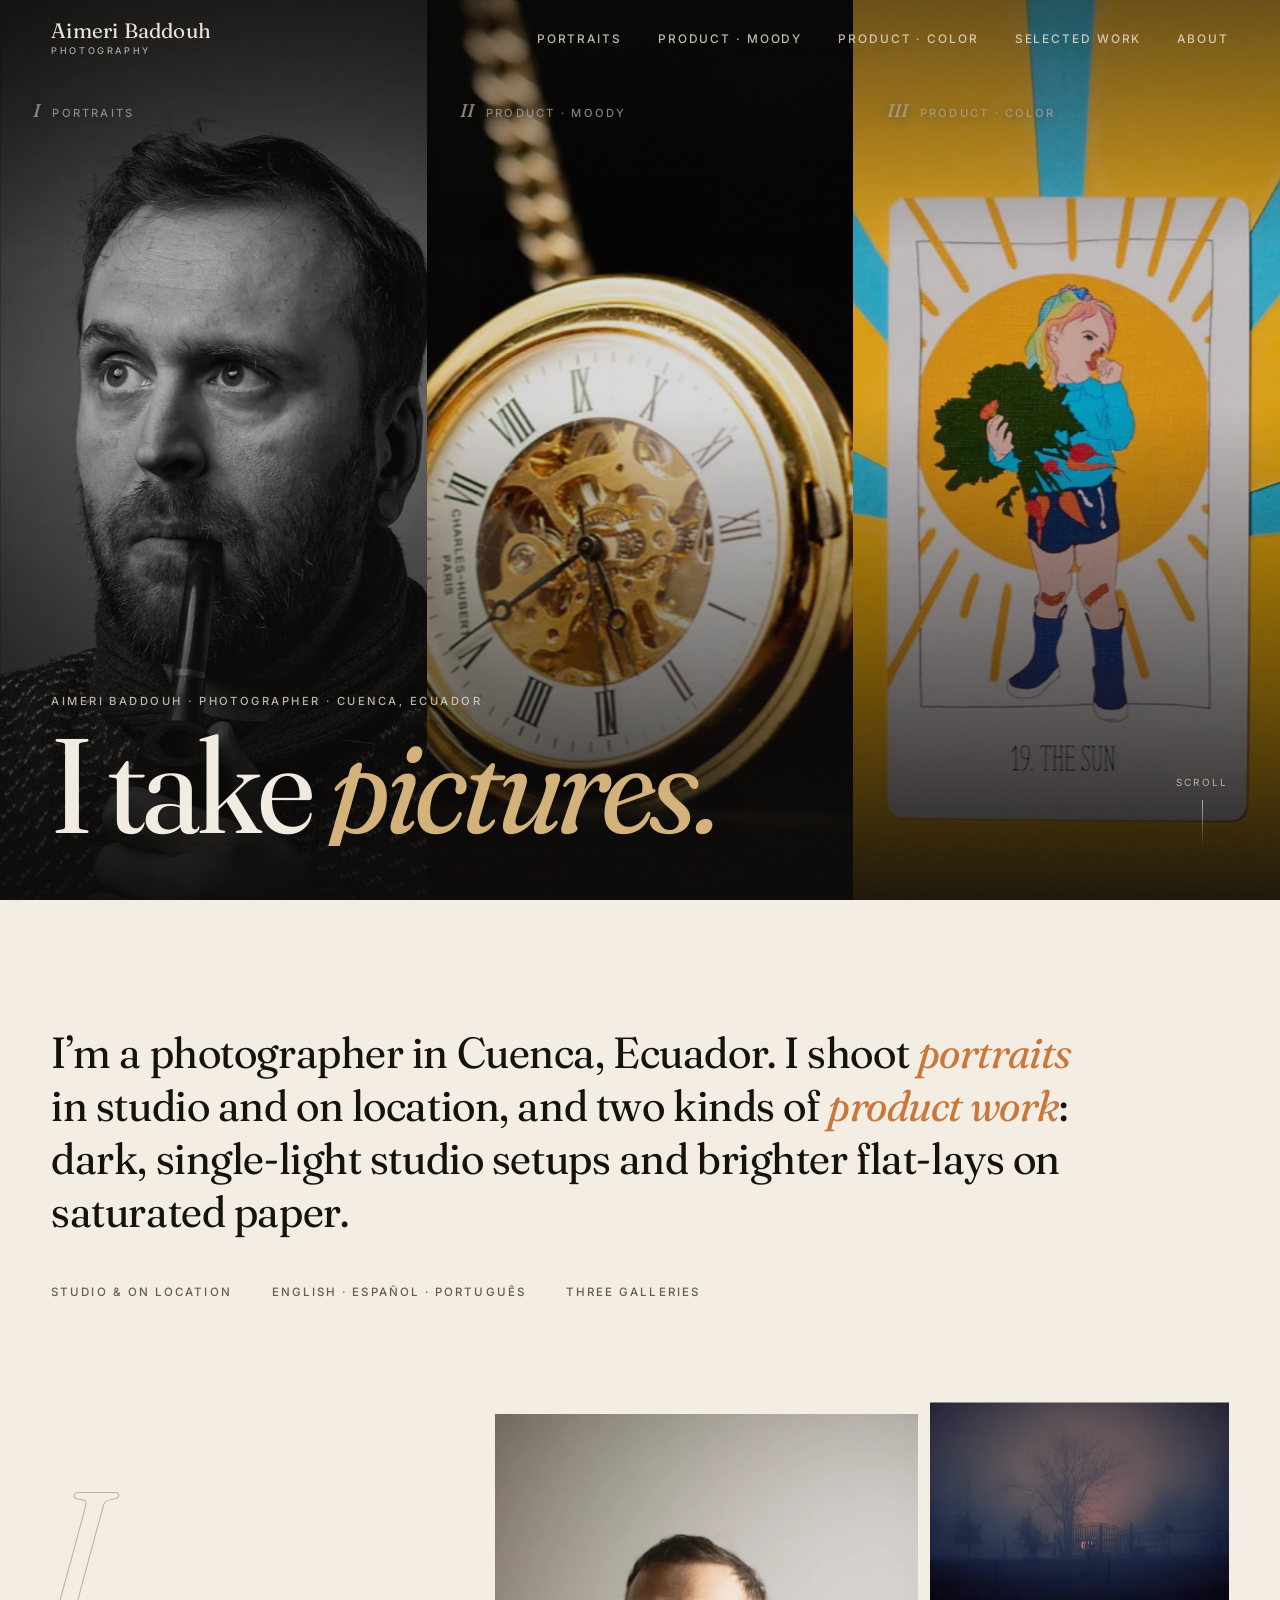
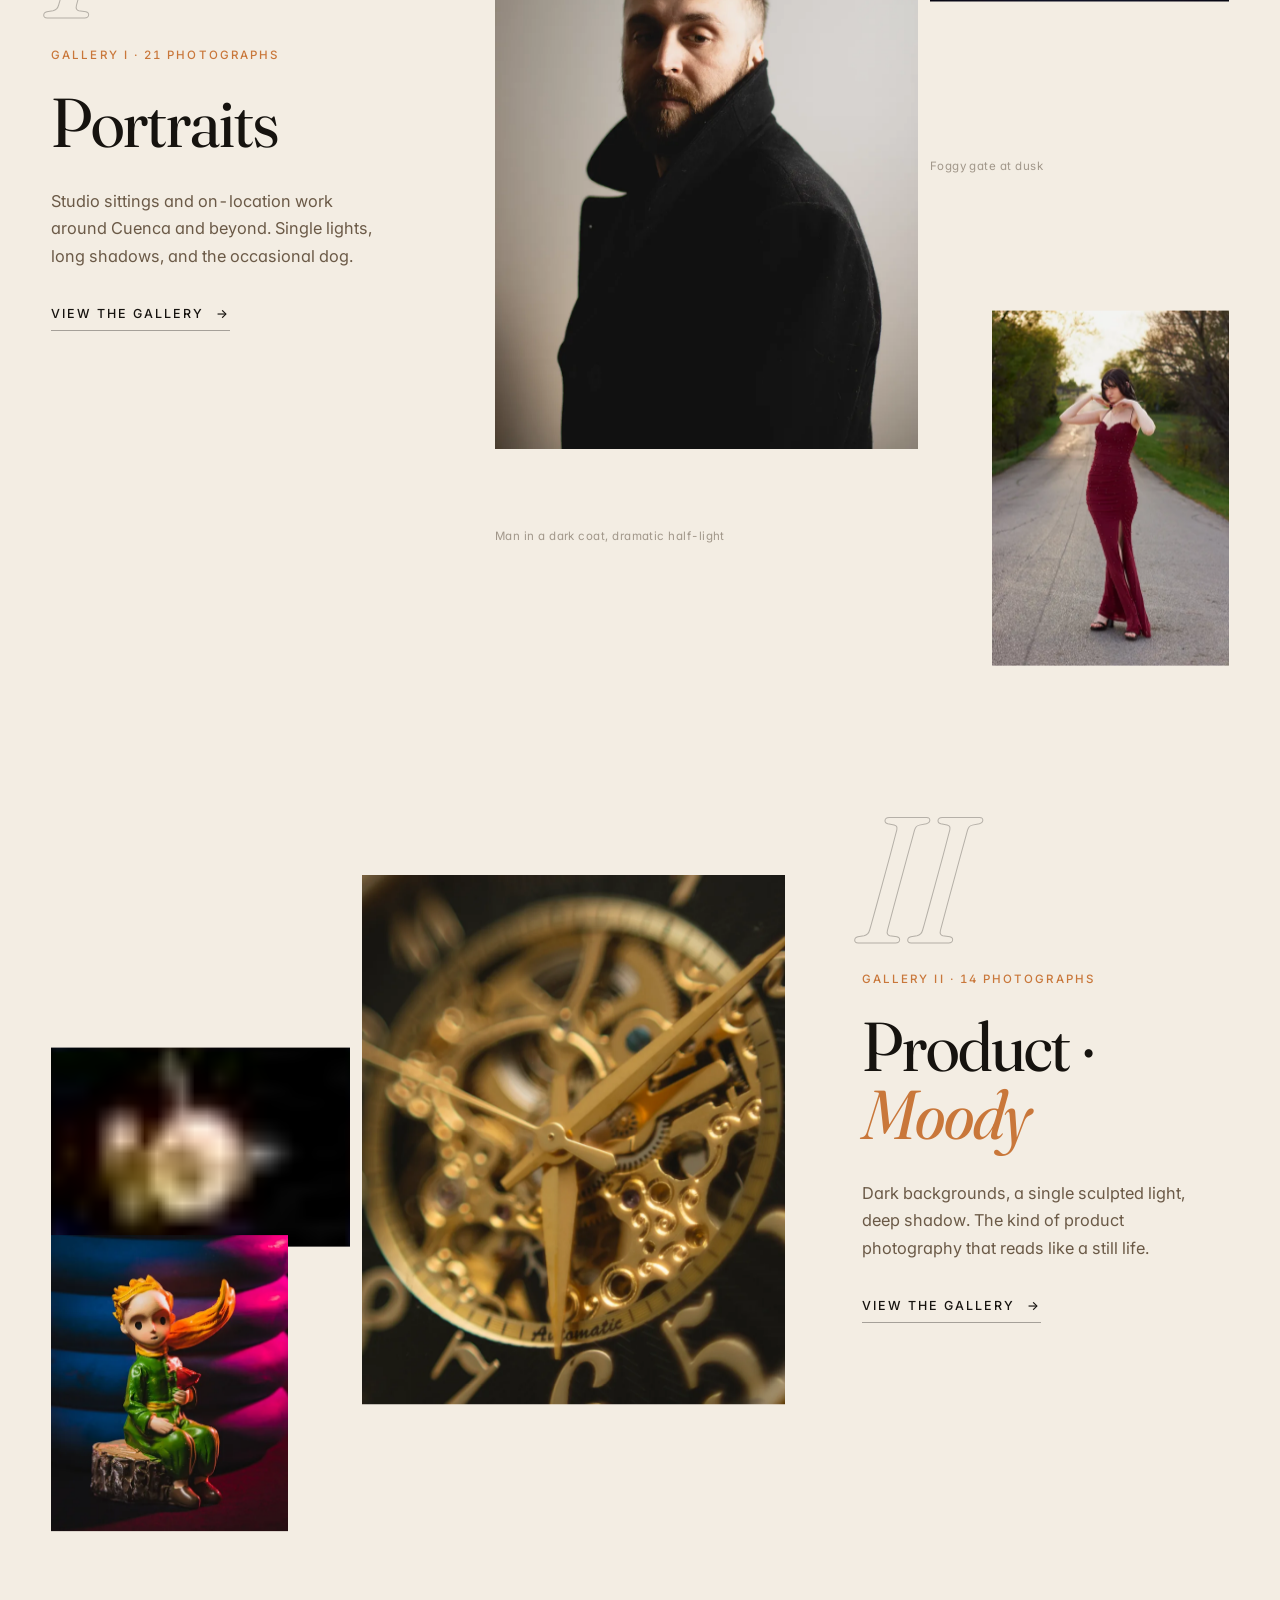
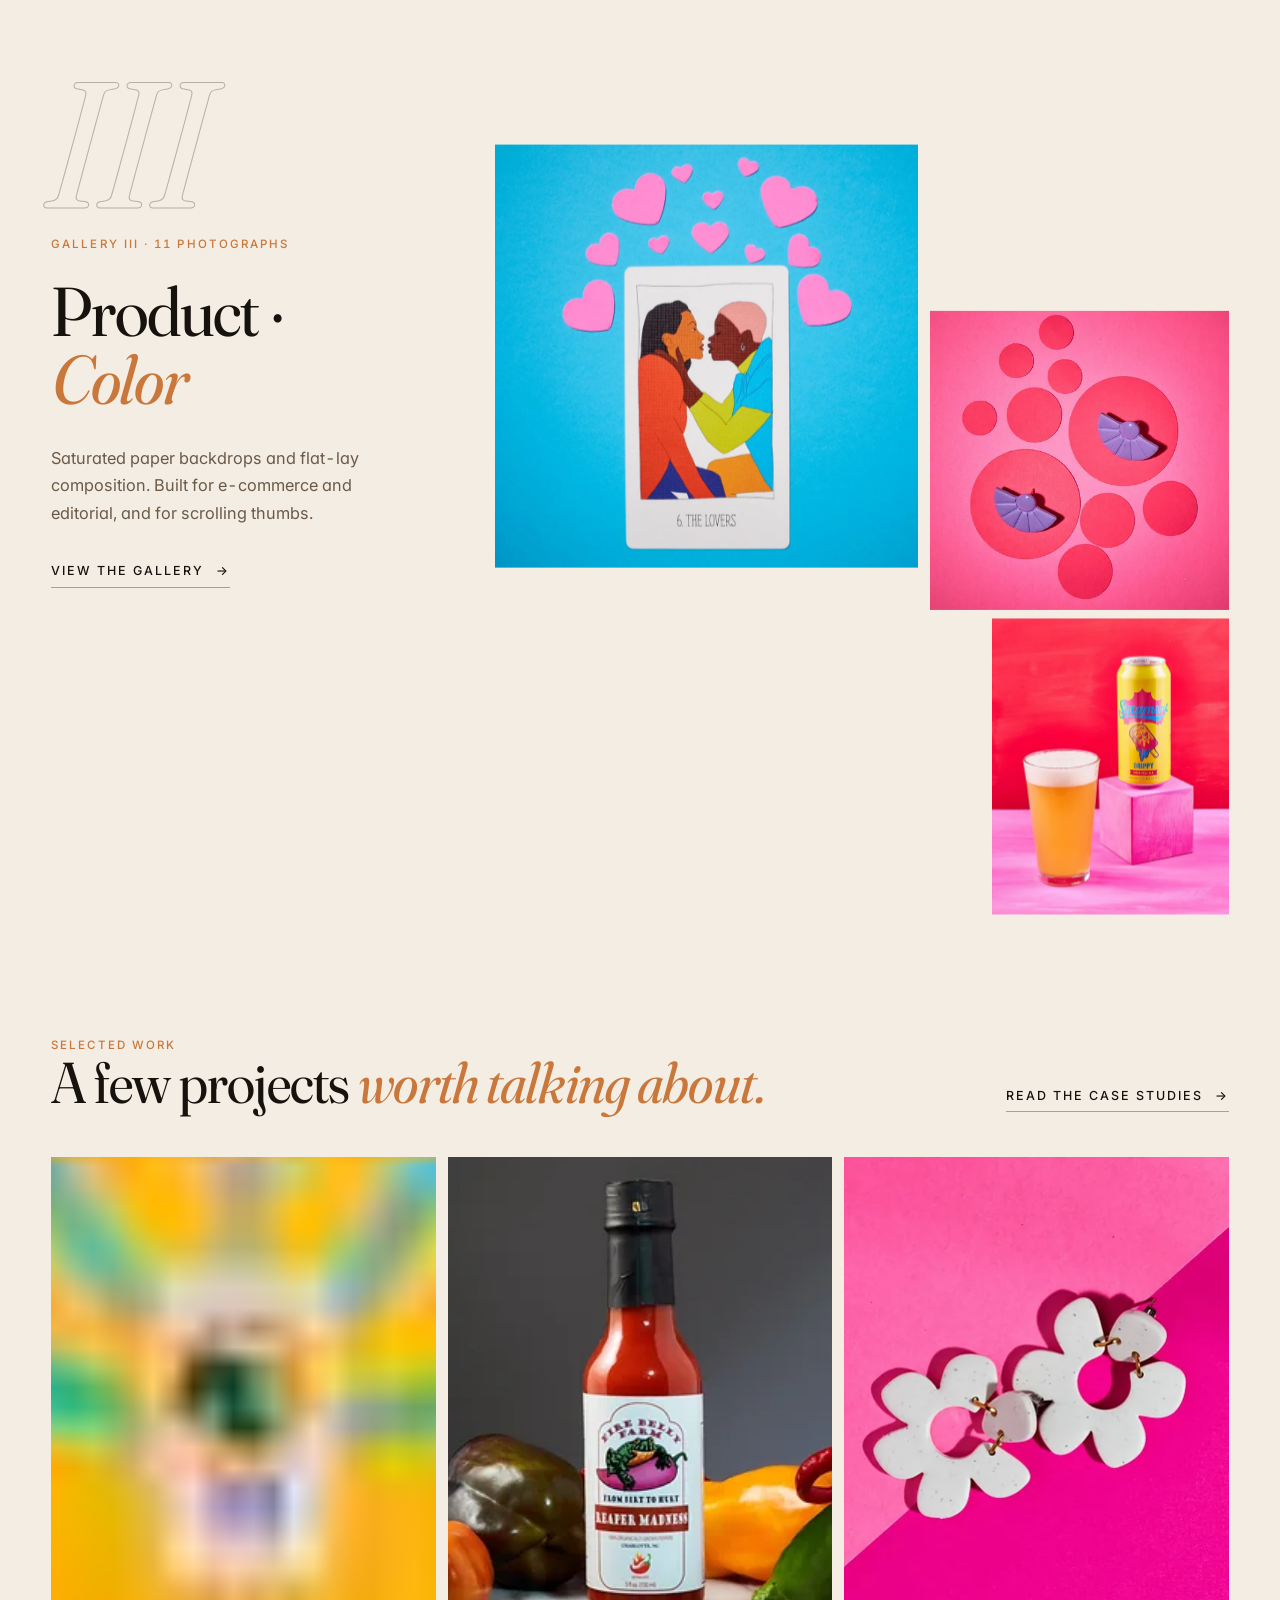
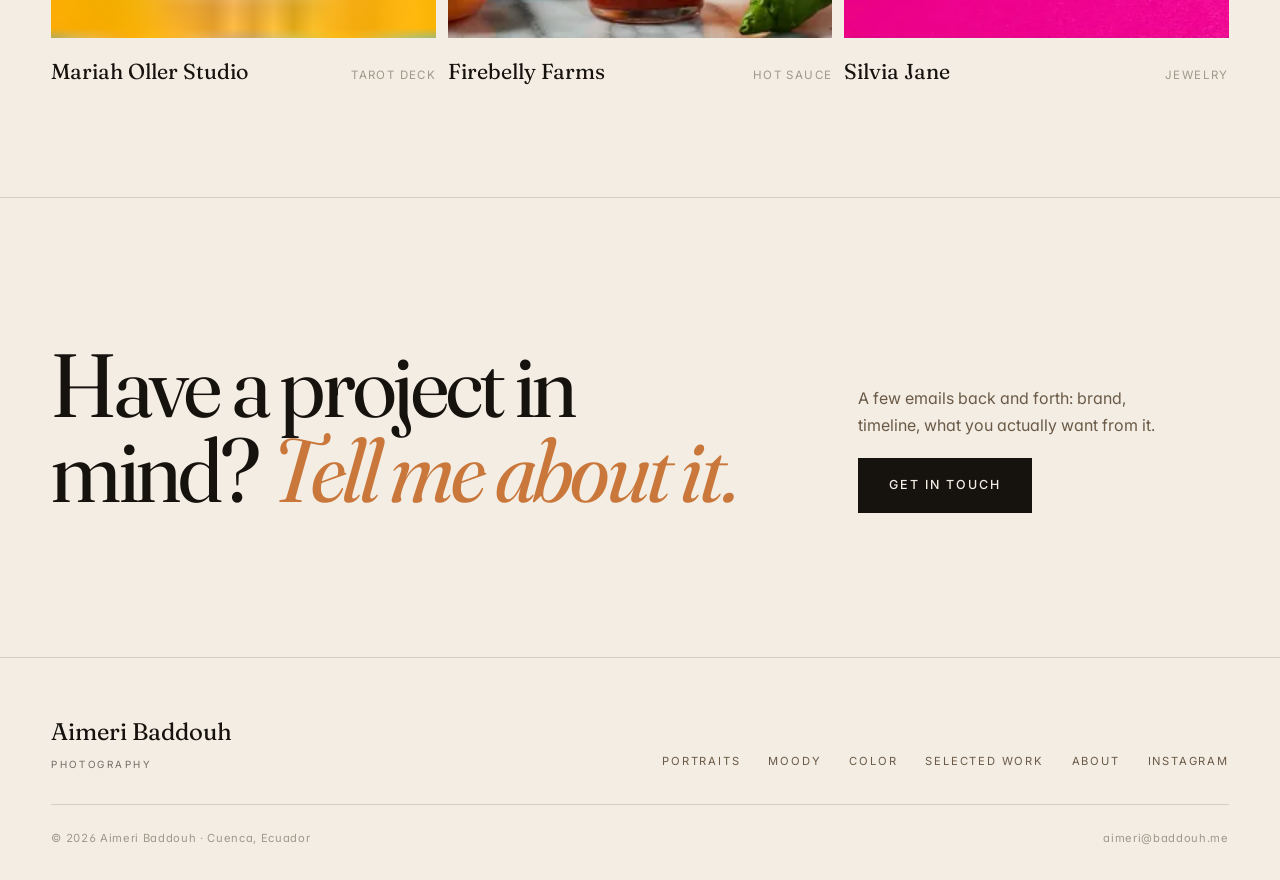
==== commit 0bf433f7: "SEO: add robots.txt, sitemap.xml, JSON-LD structured data on all pages - robots.txt pointing to the " ====
--- a/index.html
+++ b/index.html
@@ -28,6 +28,10 @@
   <link rel="stylesheet" href="/styles.css">
   <link rel="preload" as="image" imagesrcset="/images/opt/hero/hero-480.webp 480w, /images/opt/hero/hero-960.webp 960w, /images/opt/hero/hero-1440.webp 1440w, /images/opt/hero/hero-1536.webp 1536w" imagesizes="(min-width: 900px) 50vw, 100vw">
   <script>document.documentElement.classList.add('js')</script>
+
+  <script type="application/ld+json">
+{"@context":"https://schema.org","@graph":[{"@type":"Person","@id":"https://aimeribaddouh.com/#person","name":"Aimeri Baddouh","url":"https://aimeribaddouh.com/","image":"https://aimeribaddouh.com/images/about/photographer.jpeg","jobTitle":"Photographer","description":"Portrait and product photographer based in Cuenca, Ecuador. Studio and on-location work in English, Spanish, and Portuguese.","knowsLanguage":["English","Spanish","Portuguese"],"address":{"@type":"PostalAddress","addressLocality":"Cuenca","addressCountry":"EC"},"sameAs":["https://instagram.com/aimeribaddouh","https://www.facebook.com/61594094006769/"]},{"@type":"ProfessionalService","@id":"https://aimeribaddouh.com/#business","name":"Aimeri Baddouh Photography","url":"https://aimeribaddouh.com/","image":"https://aimeribaddouh.com/images/hero/hero.jpeg","founder":{"@id":"https://aimeribaddouh.com/#person"},"areaServed":{"@type":"City","name":"Cuenca"},"address":{"@type":"PostalAddress","addressLocality":"Cuenca","addressRegion":"Azuay","addressCountry":"EC"},"sameAs":["https://instagram.com/aimeribaddouh","https://www.facebook.com/61594094006769/"]},{"@type":"WebSite","@id":"https://aimeribaddouh.com/#website","name":"Aimeri Baddouh Photography","url":"https://aimeribaddouh.com/","publisher":{"@id":"https://aimeribaddouh.com/#person"}}]}
+  </script>
 </head>
 <body>
 
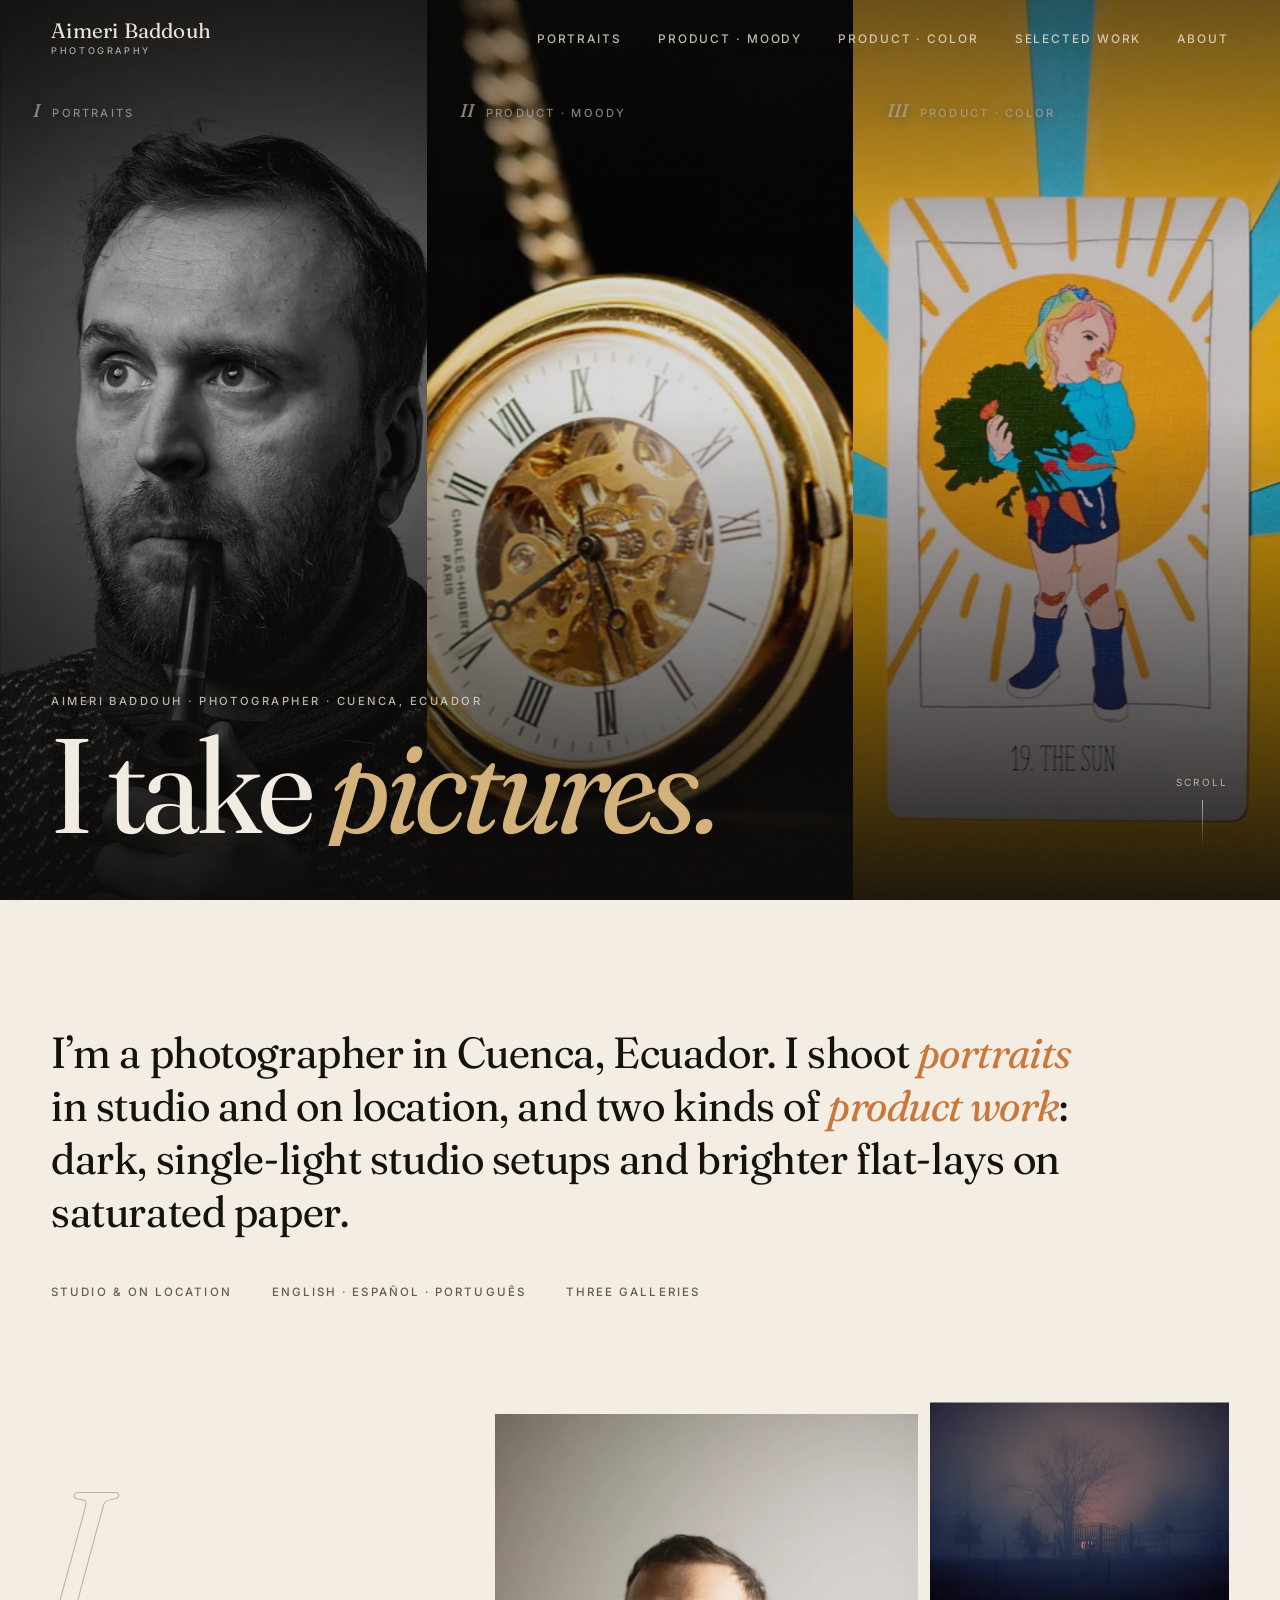
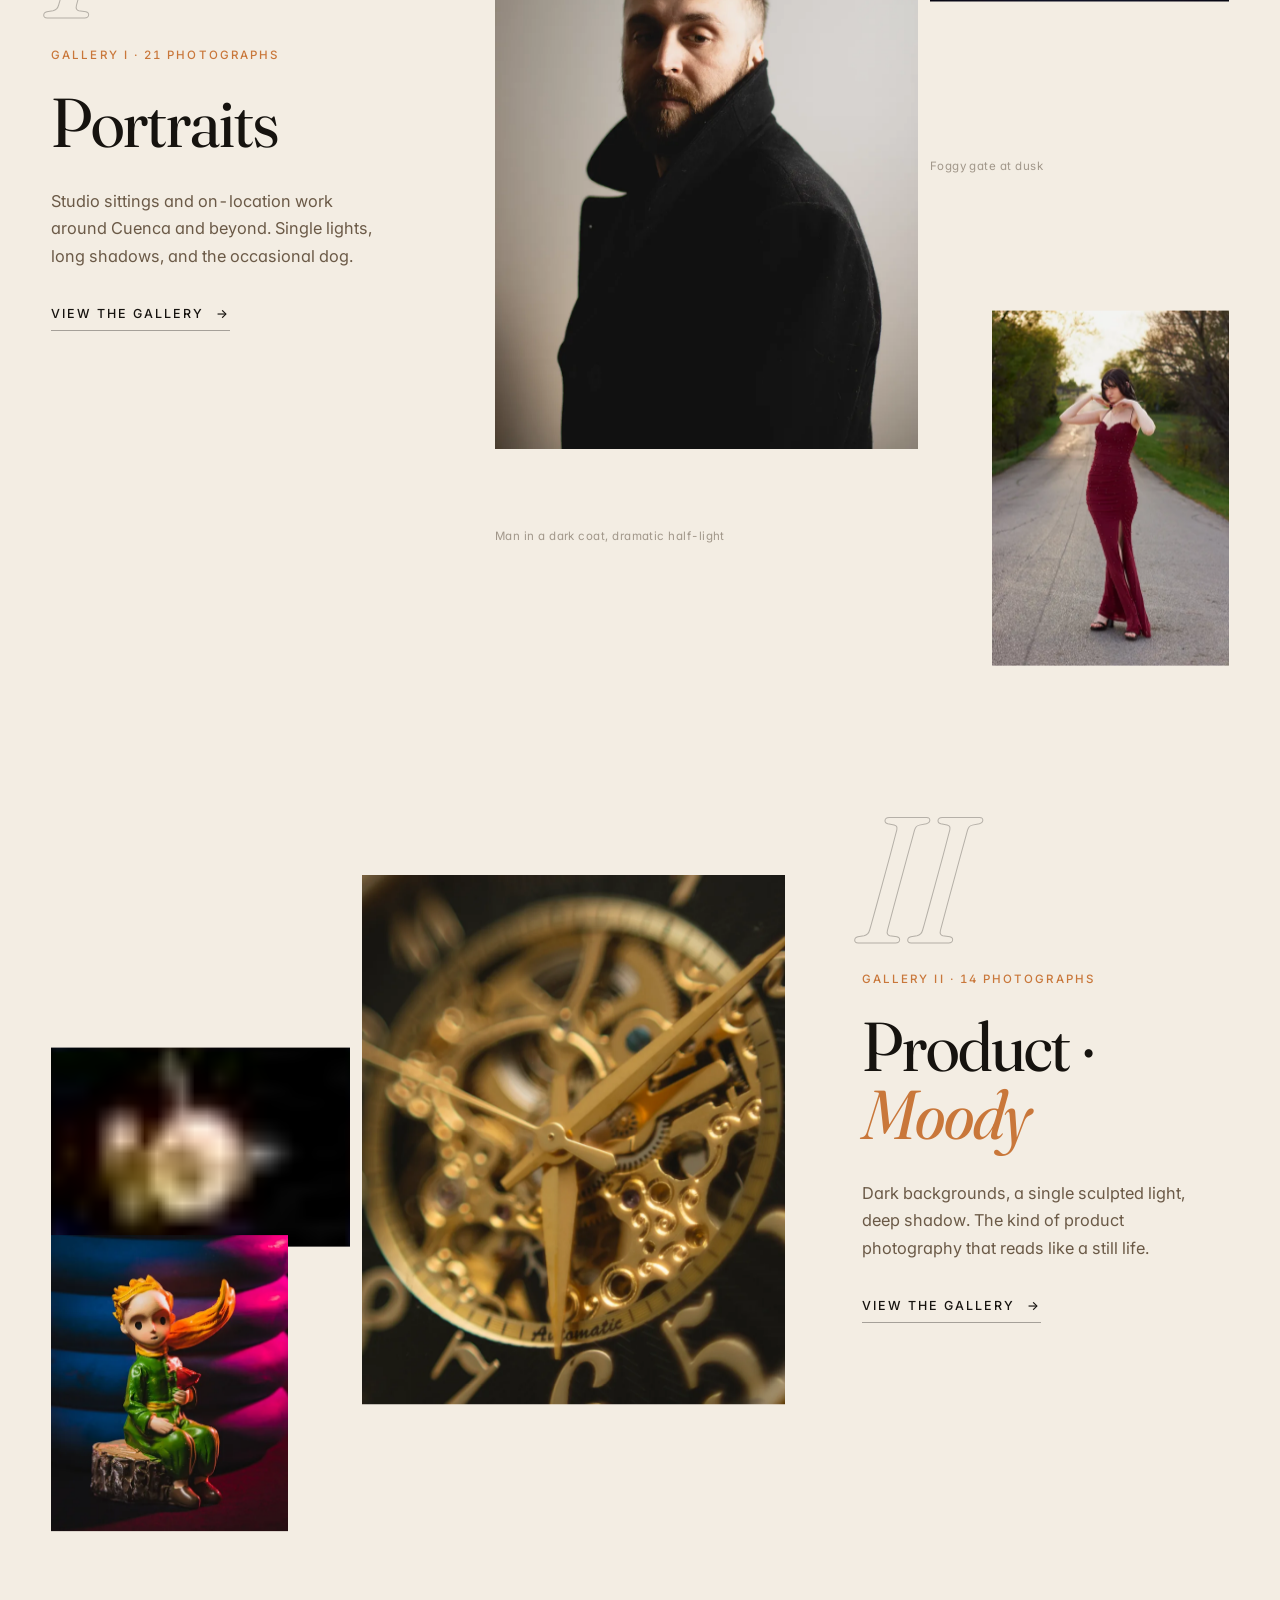
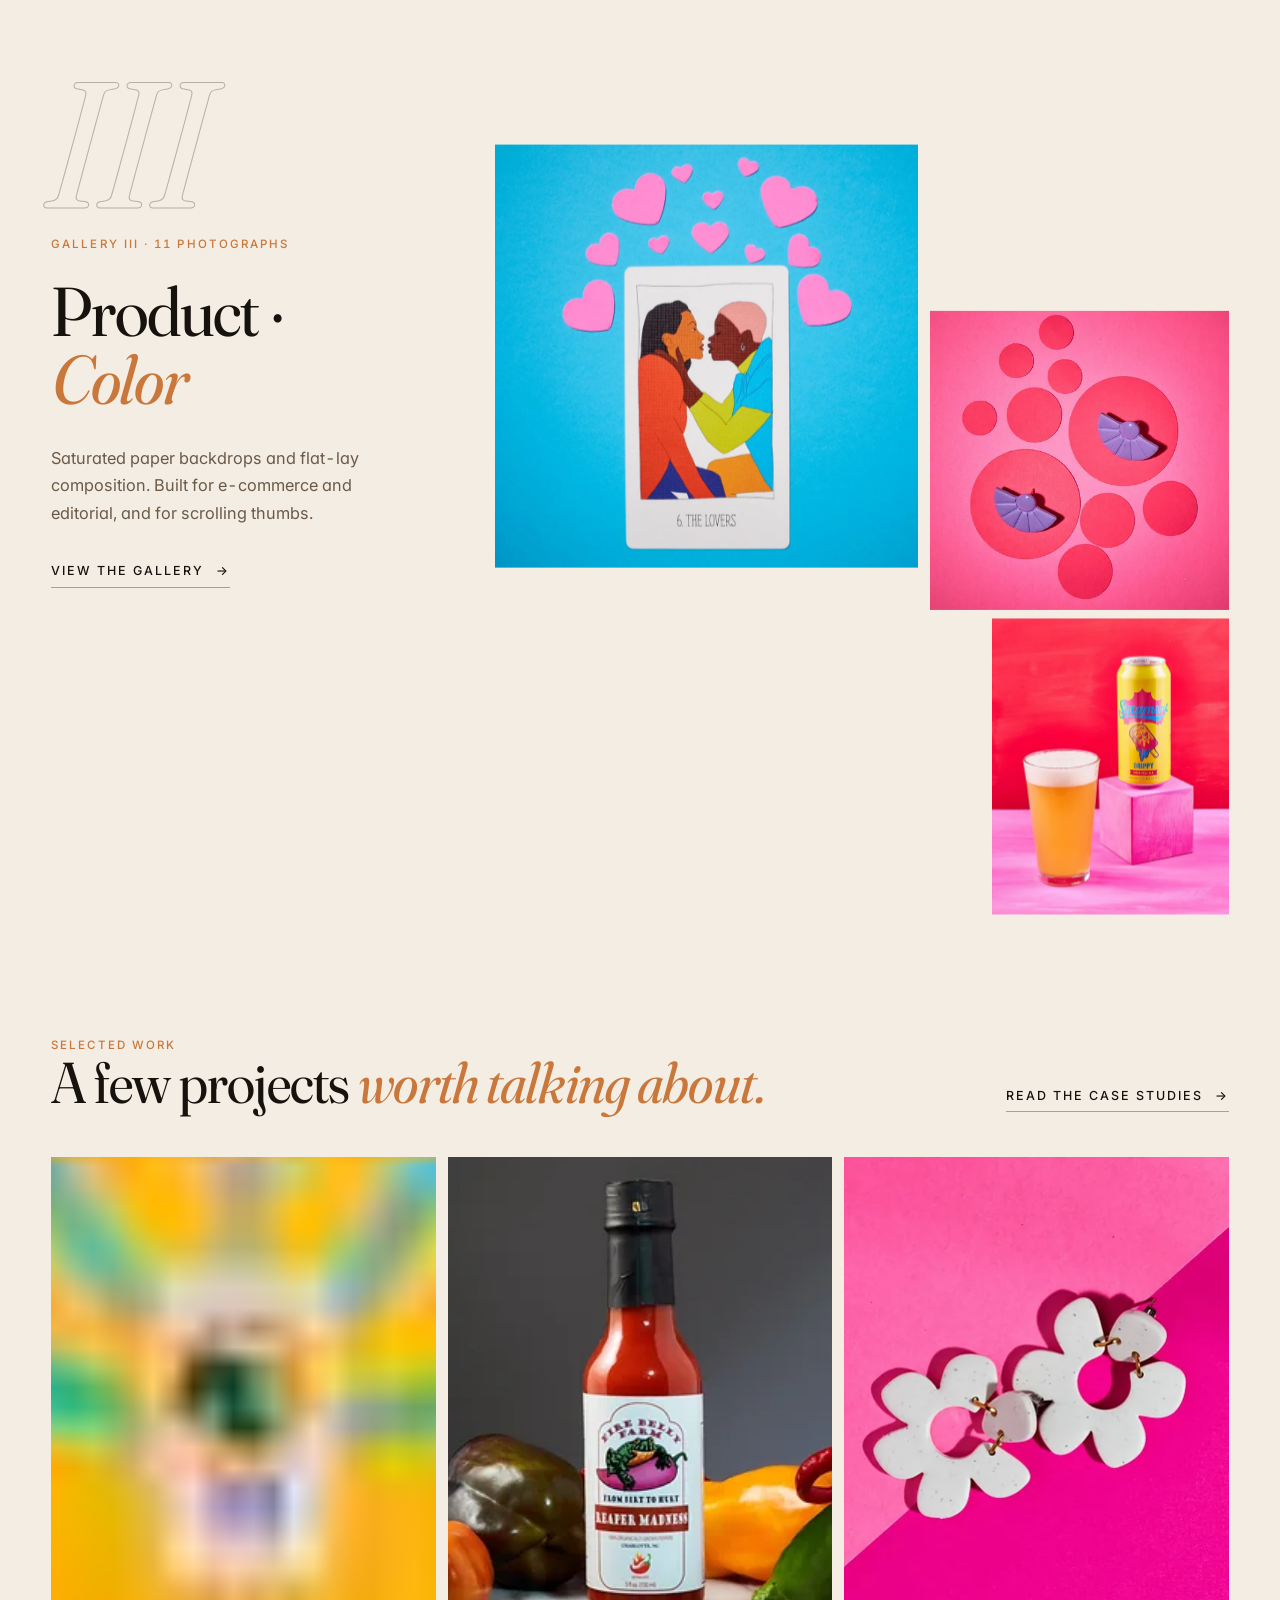
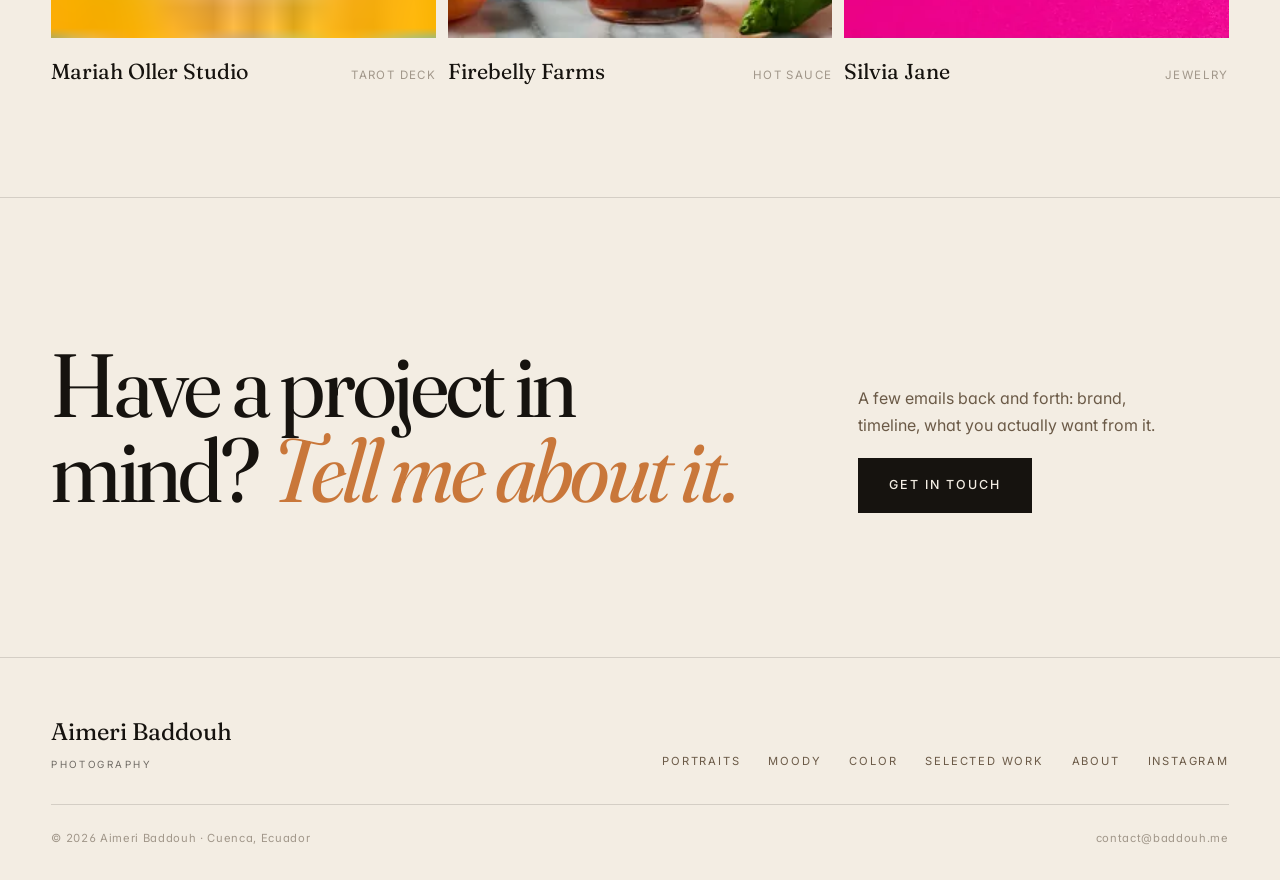
==== commit d621ce06: "Update contact email across multiple pages and add new "Behind the Shoot" article - Changed contact " ====
--- a/index.html
+++ b/index.html
@@ -62,7 +62,7 @@
       <li><a class="menu__link" href="/about" style="--i:4"><small>05</small>About<img class="menu__thumb" src="/images/opt/about/photographer-480.webp" alt="" loading="lazy" decoding="async"></a></li>
     </ul>
     <div class="menu__foot">
-      <a href="mailto:aimeri@baddouh.me">aimeri@baddouh.me</a>
+      <a href="mailto:contact@baddouh.me">contact@baddouh.me</a>
       <a href="https://instagram.com/aimeribaddouh" target="_blank" rel="noopener">Instagram</a>
       <span>Cuenca, Ecuador</span>
     </div>
@@ -270,7 +270,7 @@
         <li><a href="/about">About</a></li>
         <li><a href="https://instagram.com/aimeribaddouh" target="_blank" rel="noopener">Instagram</a></li>
       </ul>
-      <p class="footer__copy"><span>&copy; 2026 Aimeri Baddouh &middot; Cuenca, Ecuador</span><a href="mailto:aimeri@baddouh.me">aimeri@baddouh.me</a></p>
+      <p class="footer__copy"><span>&copy; 2026 Aimeri Baddouh &middot; Cuenca, Ecuador</span><a href="mailto:contact@baddouh.me">contact@baddouh.me</a></p>
     </div>
   </footer>
 
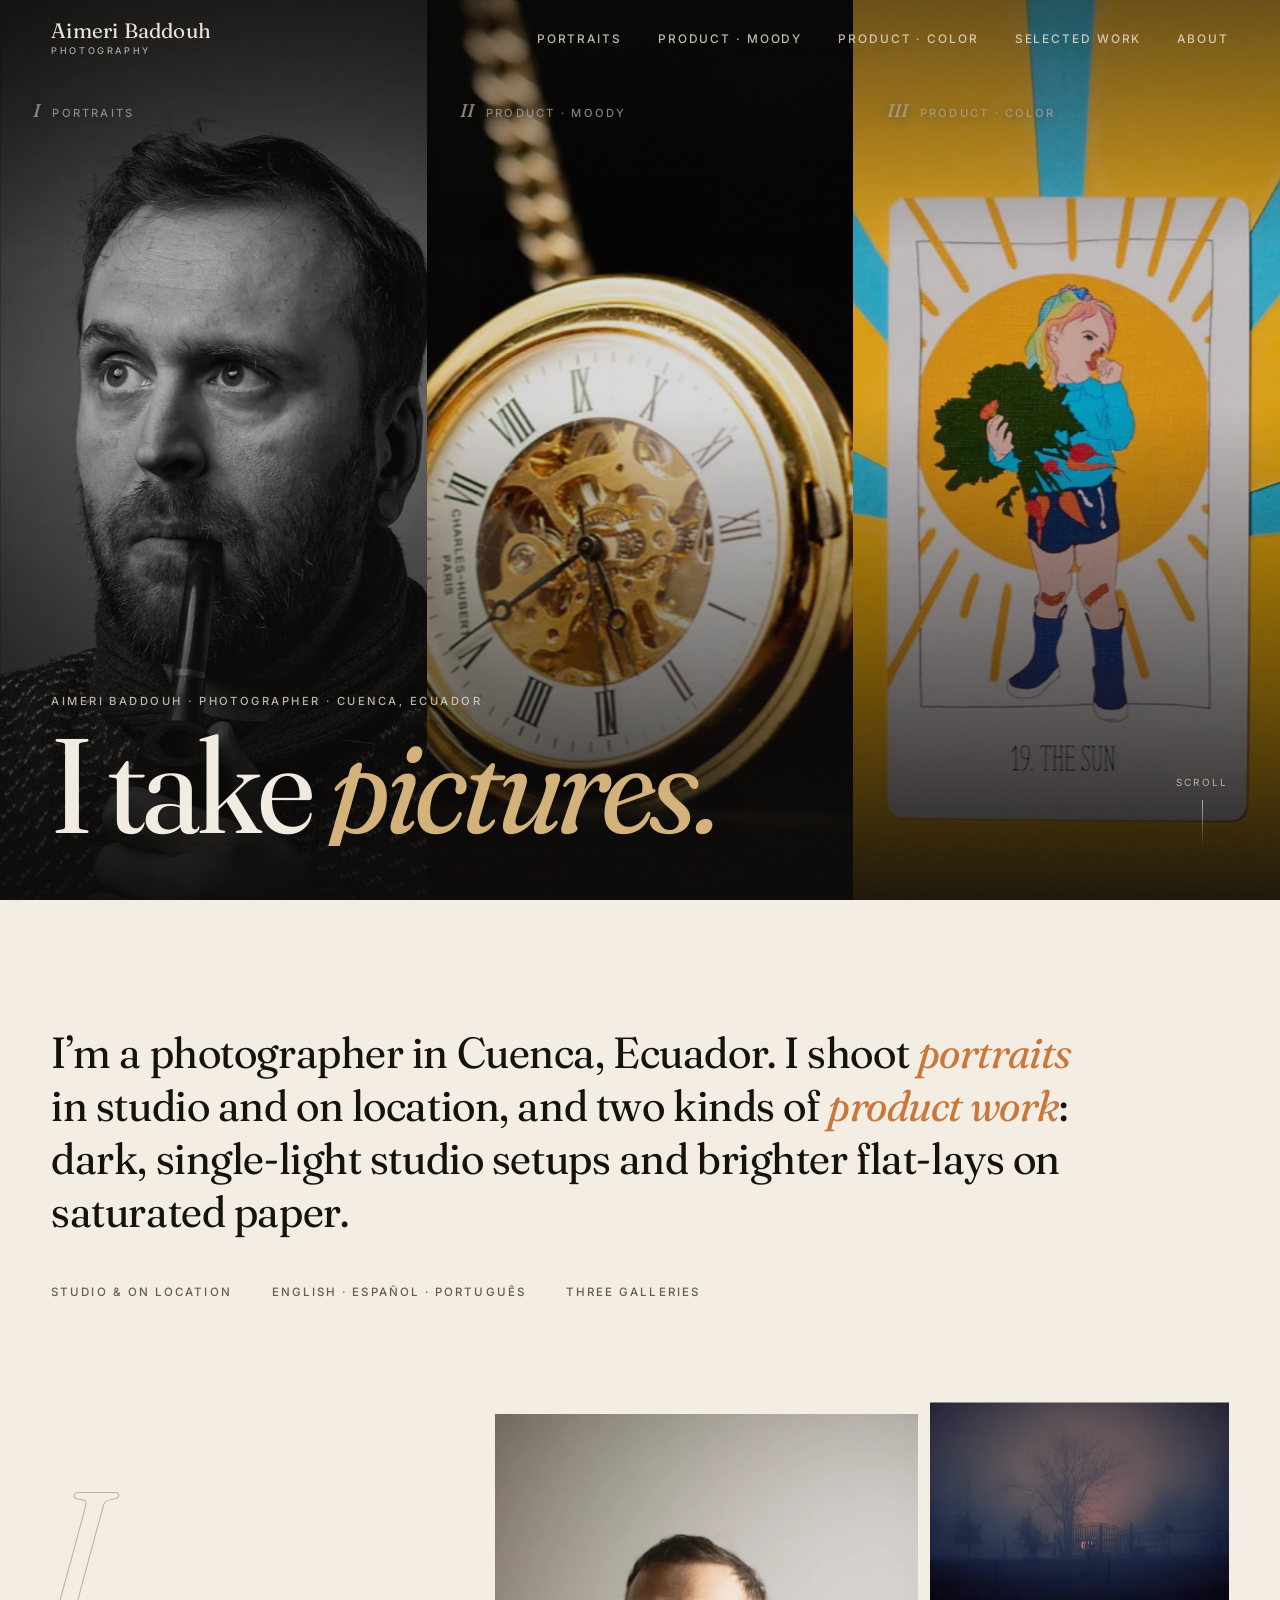
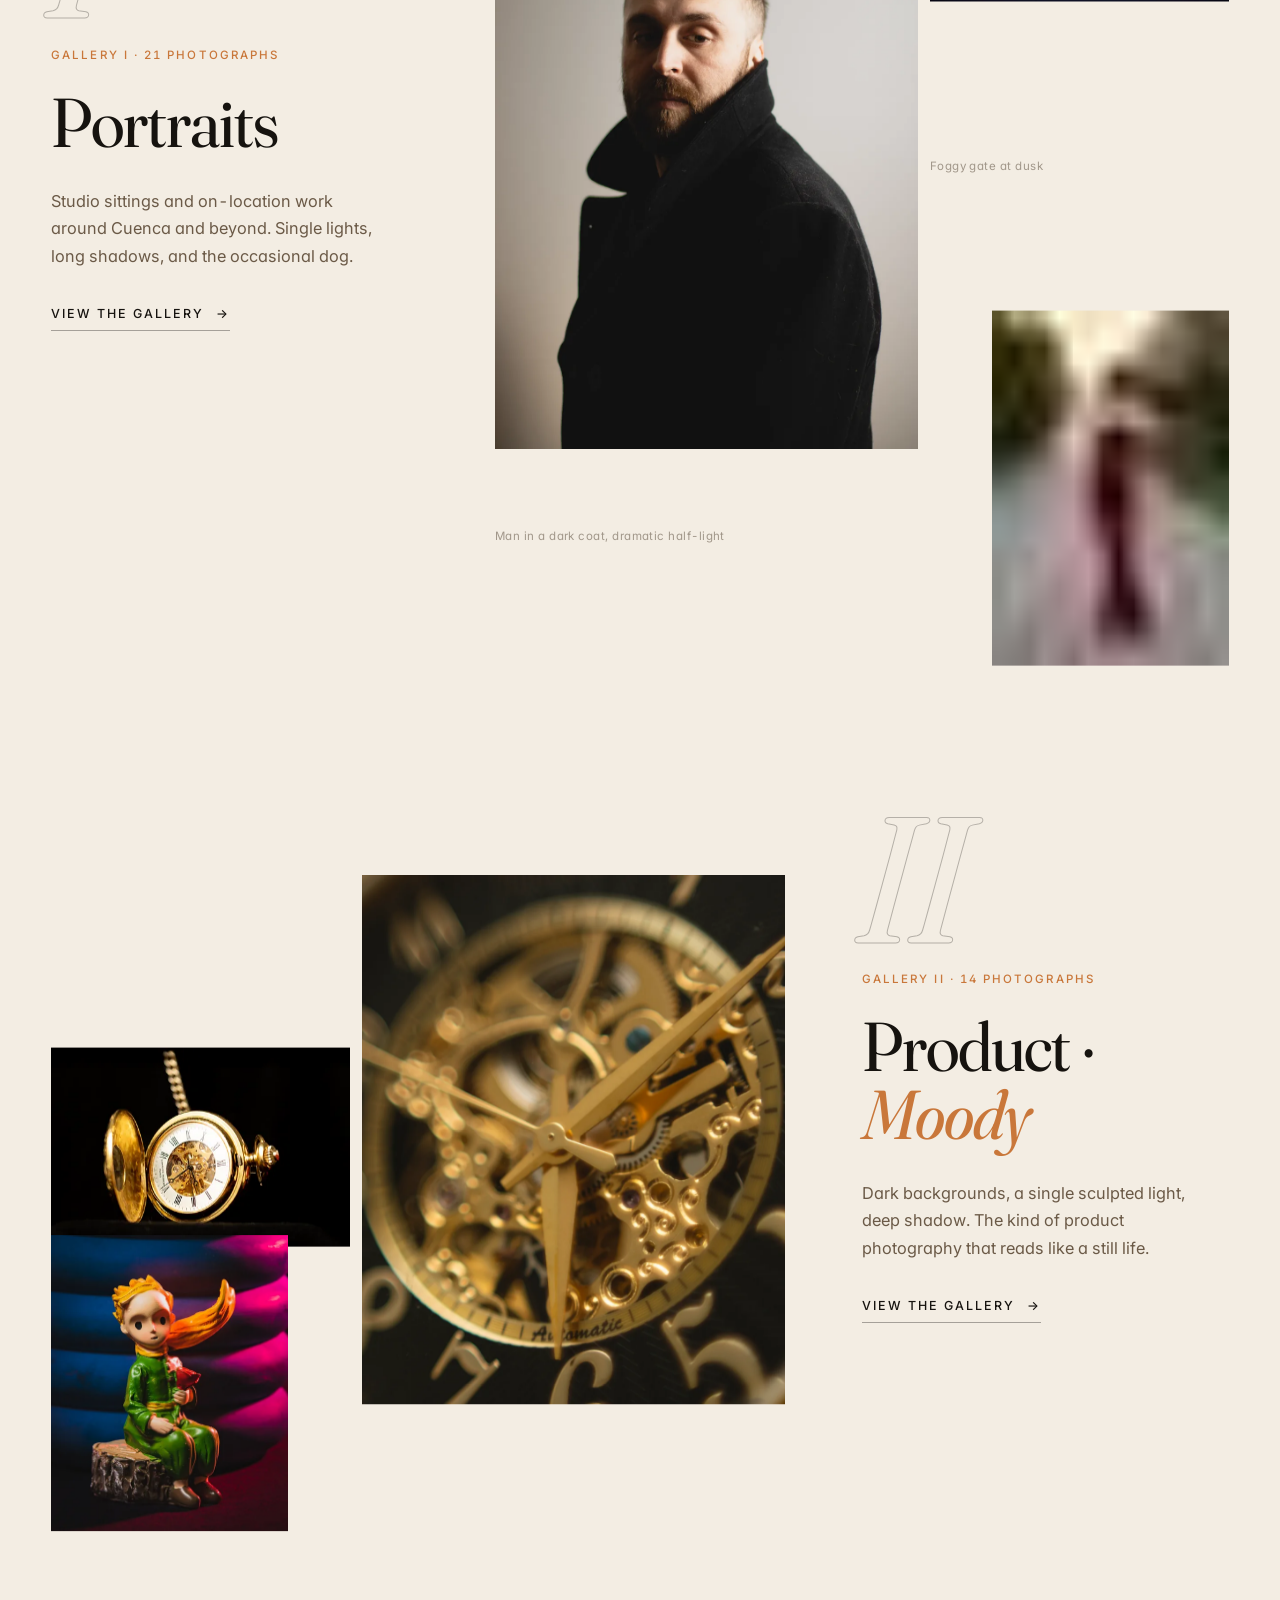
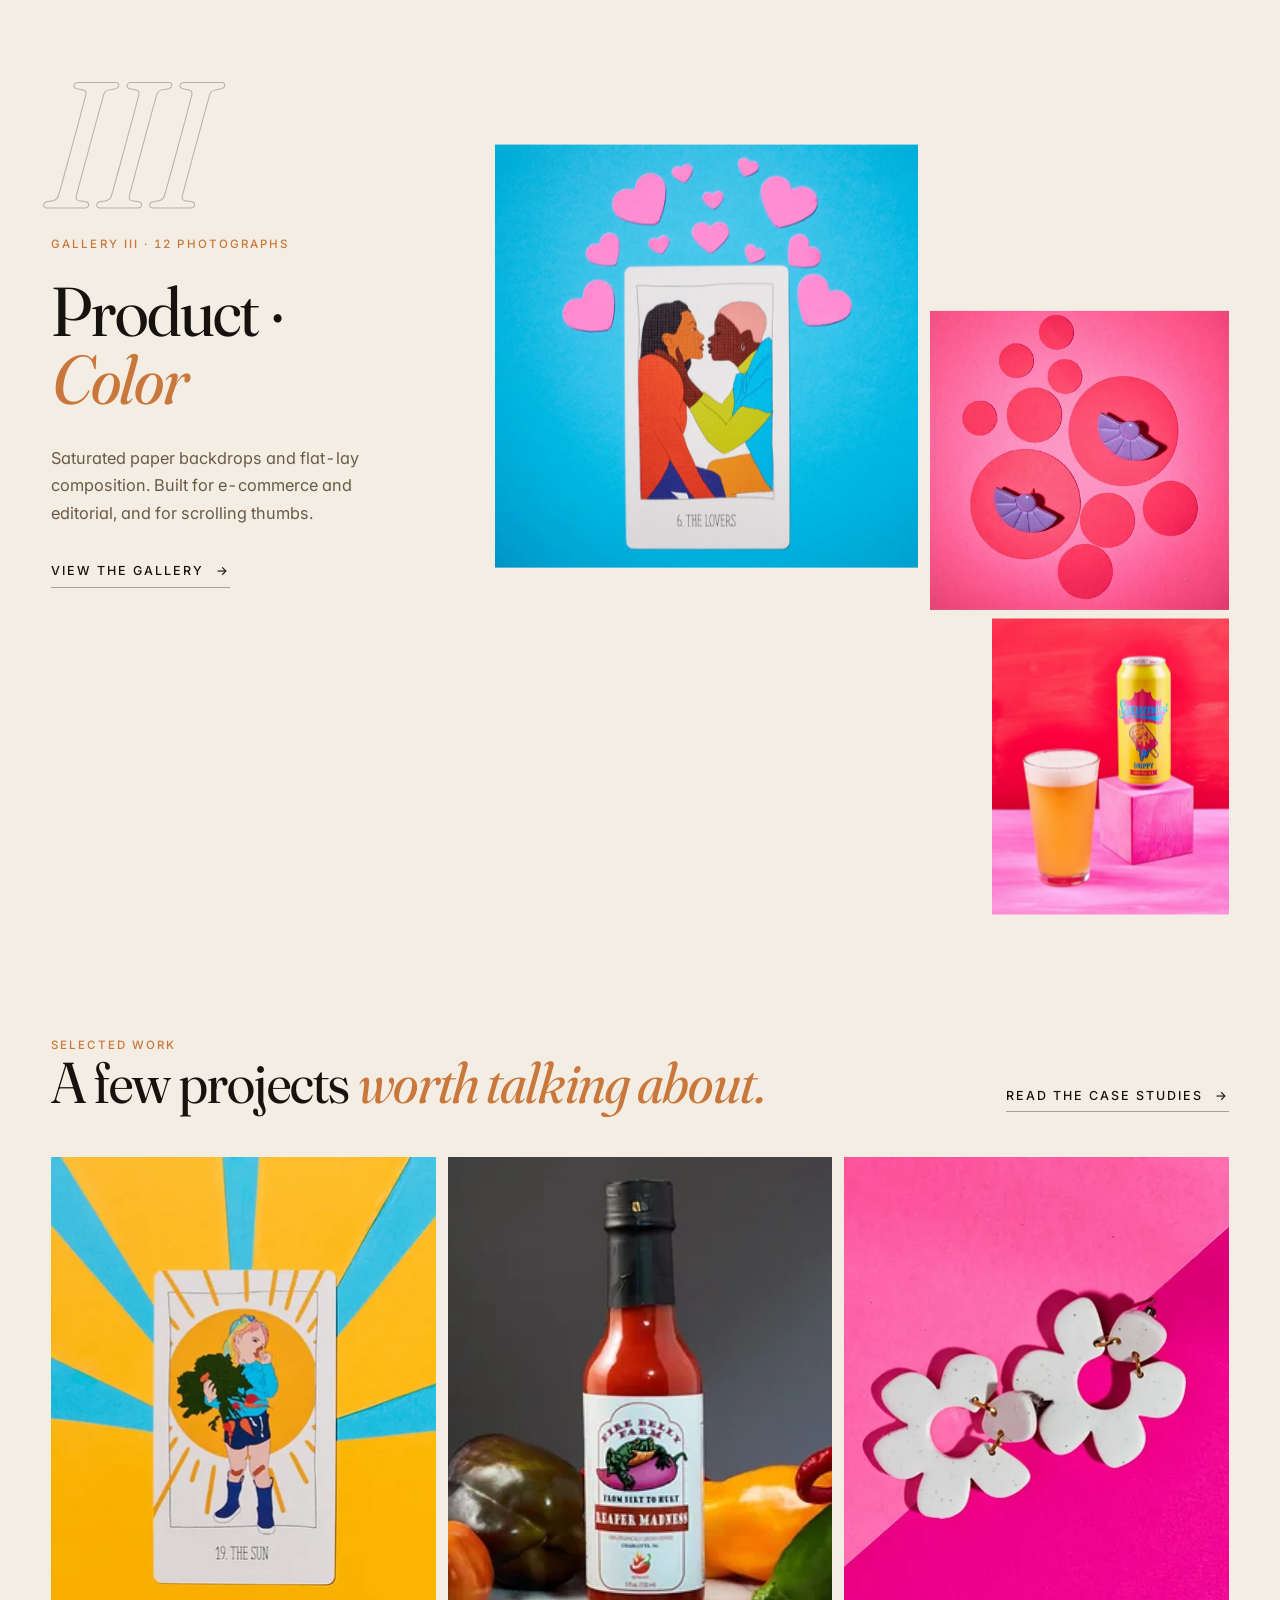
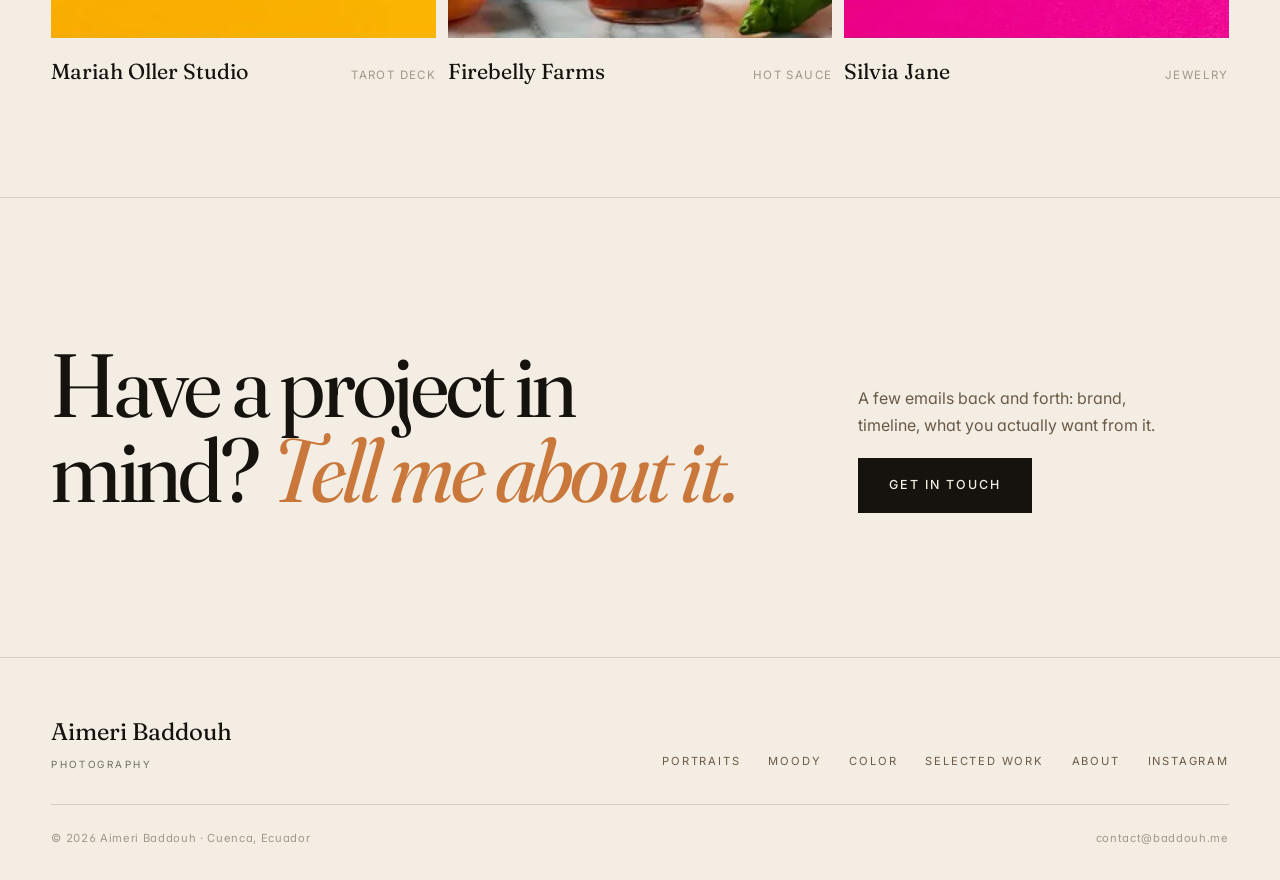
==== commit 16cbf6f9: "Add suspiro and chakana altar photos" ====
--- a/index.html
+++ b/index.html
@@ -183,7 +183,7 @@
       <div class="wrap chapter__inner">
         <div class="chapter__head">
           <span class="chapter__num" aria-hidden="true">III</span>
-          <p class="eyebrow eyebrow--accent reveal">Gallery III &middot; 11 photographs</p>
+          <p class="eyebrow eyebrow--accent reveal">Gallery III &middot; 12 photographs</p>
           <h2 class="chapter__title reveal" style="--d:80ms">Product&nbsp;&middot; <em>Color</em></h2>
           <p class="chapter__desc reveal" style="--d:160ms">Saturated paper backdrops and flat-lay composition. Built for e-commerce and editorial, and for scrolling thumbs.</p>
           <a class="btn reveal" style="--d:240ms" href="/color">View the gallery <span class="arrow" aria-hidden="true">&rarr;</span></a>
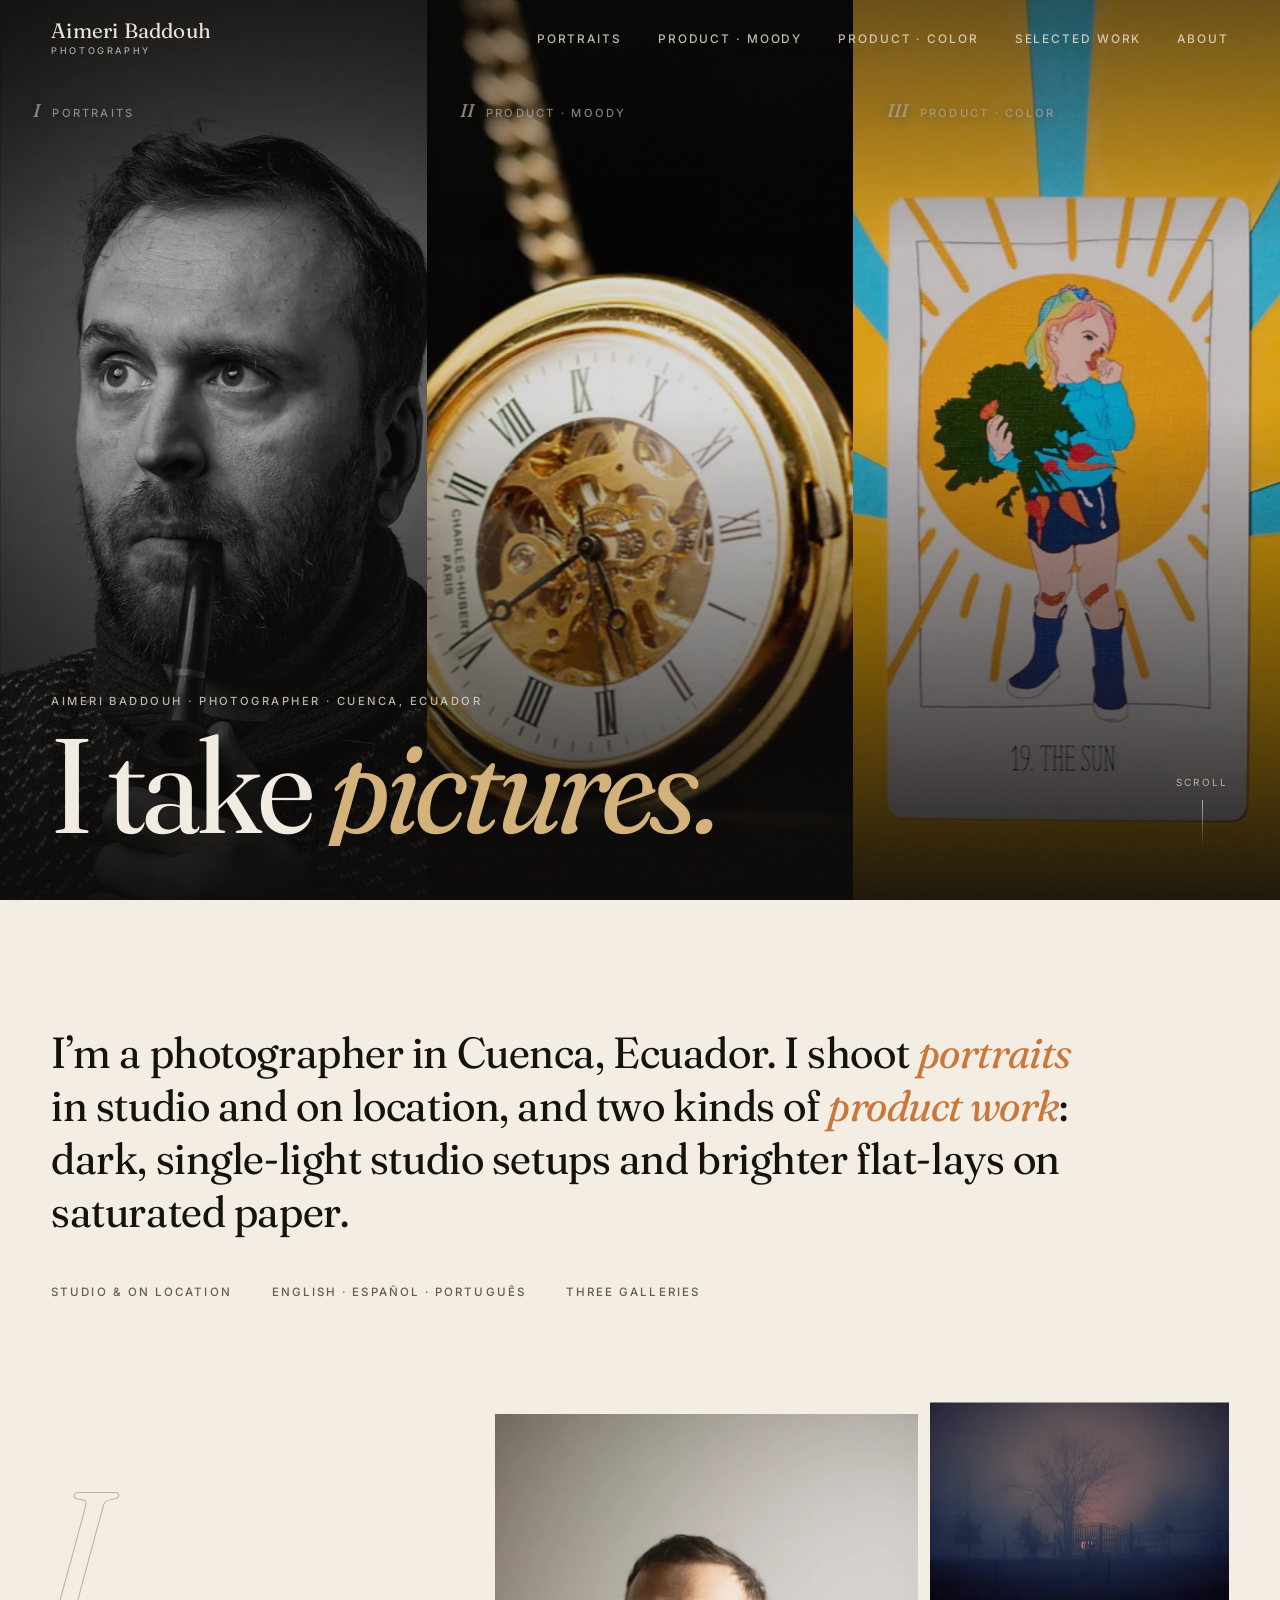
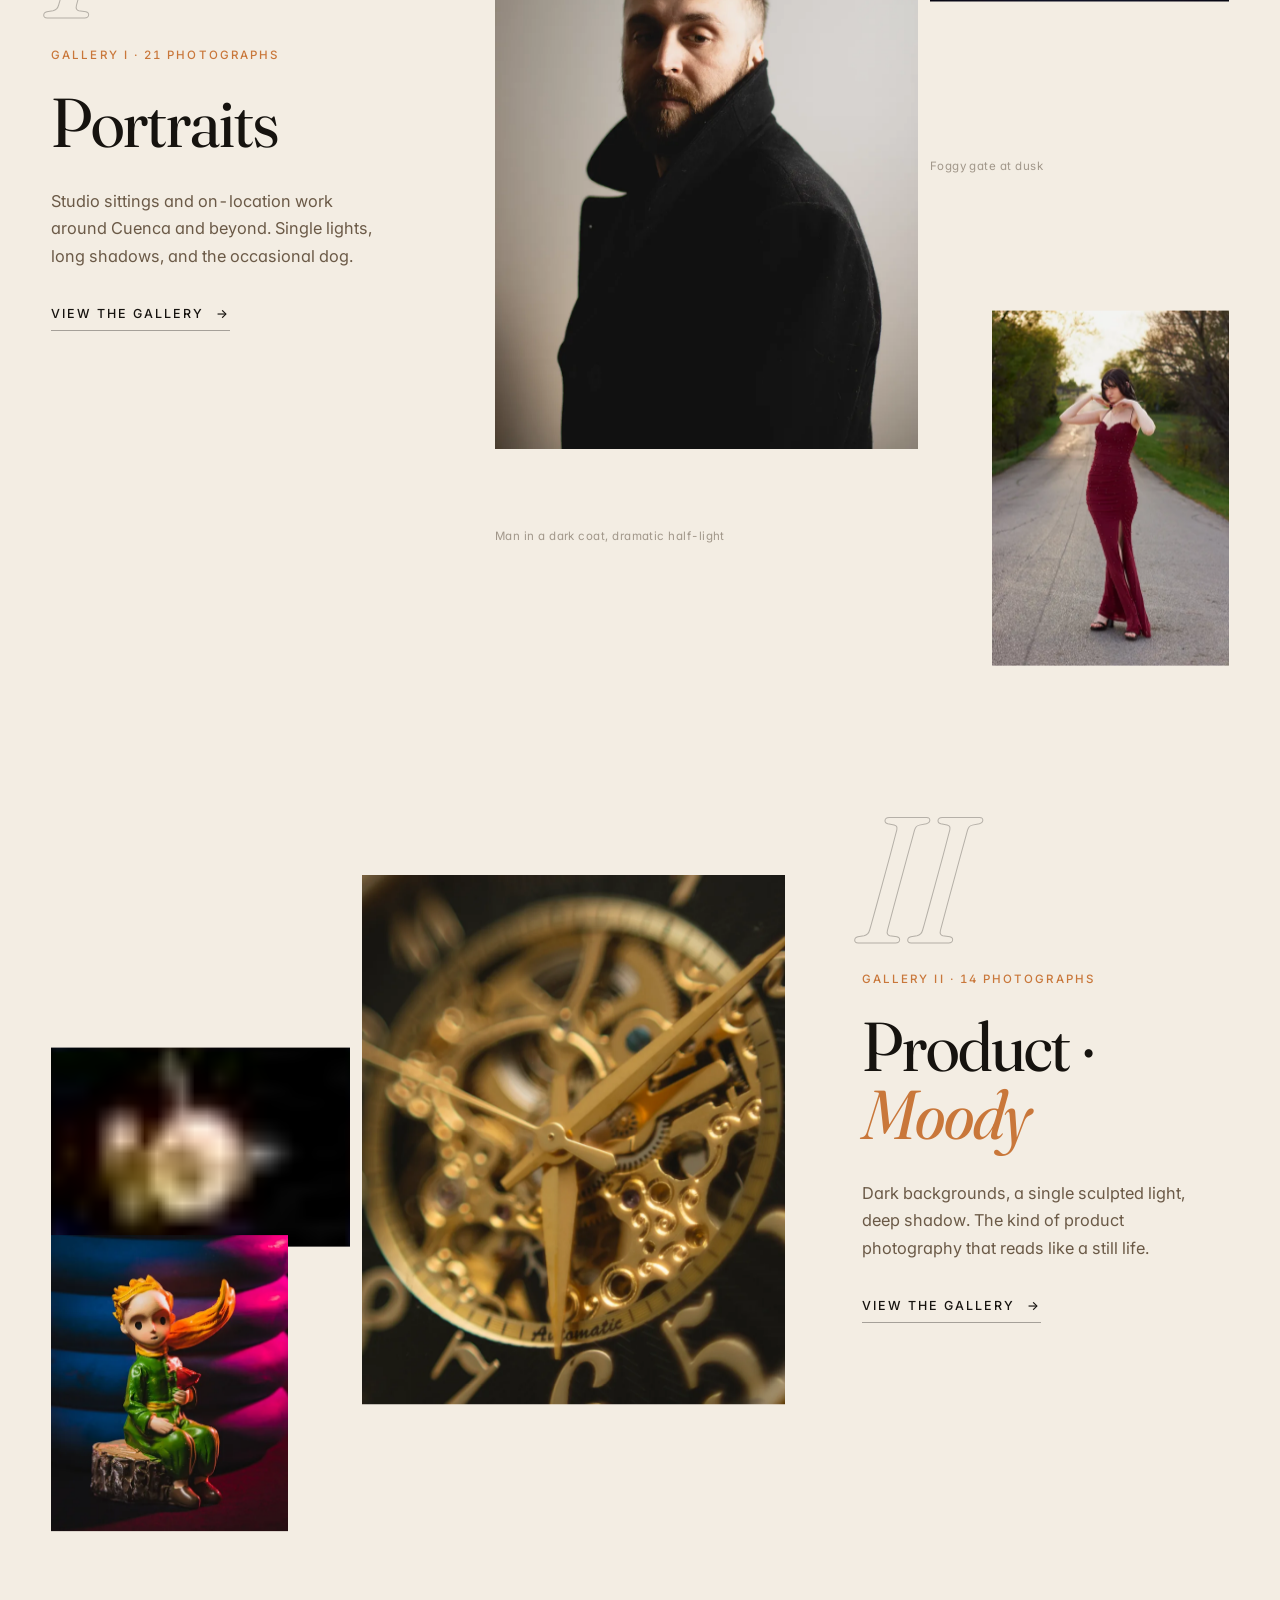
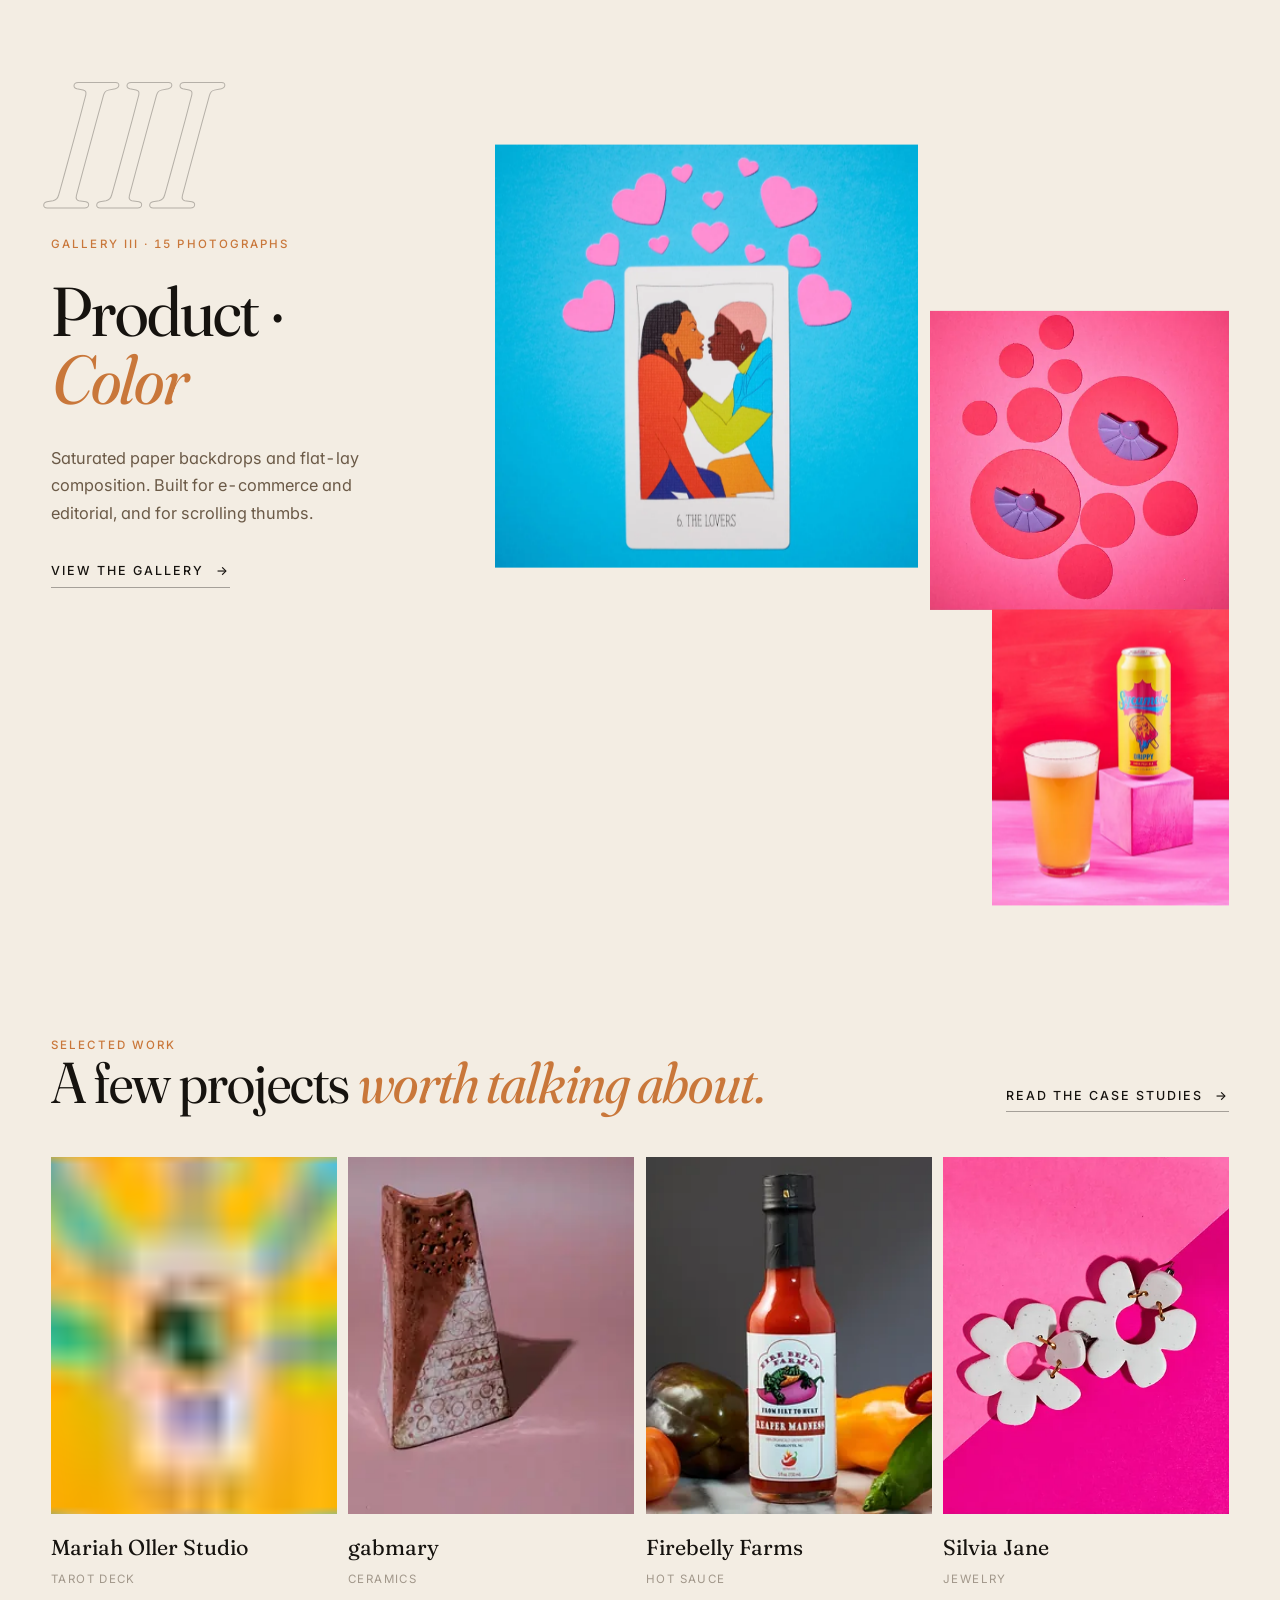
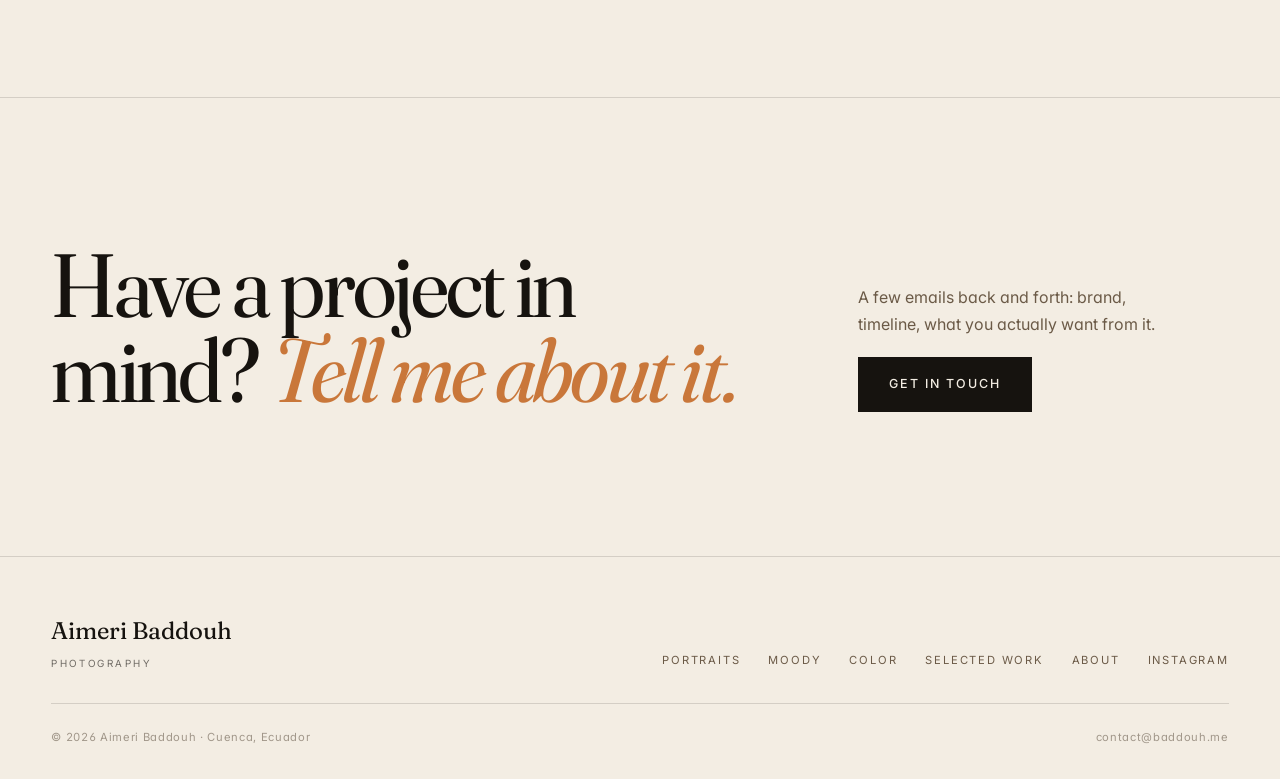
==== commit 8c827b88: "Add gabmary ceramics: Color gallery, Selected Work case, home card María del Pilar's ceramics (brand" ====
--- a/index.html
+++ b/index.html
@@ -183,7 +183,7 @@
       <div class="wrap chapter__inner">
         <div class="chapter__head">
           <span class="chapter__num" aria-hidden="true">III</span>
-          <p class="eyebrow eyebrow--accent reveal">Gallery III &middot; 12 photographs</p>
+          <p class="eyebrow eyebrow--accent reveal">Gallery III &middot; 15 photographs</p>
           <h2 class="chapter__title reveal" style="--d:80ms">Product&nbsp;&middot; <em>Color</em></h2>
           <p class="chapter__desc reveal" style="--d:160ms">Saturated paper backdrops and flat-lay composition. Built for e-commerce and editorial, and for scrolling thumbs.</p>
           <a class="btn reveal" style="--d:240ms" href="/color">View the gallery <span class="arrow" aria-hidden="true">&rarr;</span></a>
@@ -228,19 +228,25 @@
       <div class="strip__grid">
         <a class="card reveal" href="/selected-work#mariah-oller" style="--d:0ms">
           <figure class="ph" style="--avg:#D0B757;background-image:url([data-uri])">
-            <span class="ph__frame"><img src="/images/opt/product-pop/tarot-sun-960.webp" srcset="/images/opt/product-pop/tarot-sun-480.webp 480w, /images/opt/product-pop/tarot-sun-960.webp 960w, /images/opt/product-pop/tarot-sun-1440.webp 1440w, /images/opt/product-pop/tarot-sun-1920.webp 1920w" sizes="(min-width: 900px) 33vw, 78vw" width="1920" height="1920" alt="" loading="lazy" decoding="async"></span>
+            <span class="ph__frame"><img src="/images/opt/product-pop/tarot-sun-960.webp" srcset="/images/opt/product-pop/tarot-sun-480.webp 480w, /images/opt/product-pop/tarot-sun-960.webp 960w, /images/opt/product-pop/tarot-sun-1440.webp 1440w, /images/opt/product-pop/tarot-sun-1920.webp 1920w" sizes="(min-width: 900px) 25vw, 78vw" width="1920" height="1920" alt="" loading="lazy" decoding="async"></span>
           </figure>
           <span class="card__meta"><span class="card__client">Mariah Oller Studio</span><span class="card__what">Tarot deck</span></span>
         </a>
-        <a class="card reveal" href="/selected-work#firebelly-farms" style="--d:110ms">
+        <a class="card reveal" href="/selected-work#gabmary" style="--d:110ms">
+          <figure class="ph" style="--avg:#9C727A;background-image:url([data-uri])">
+            <span class="ph__frame"><img src="/images/opt/product-pop/gabmary-tapered-vessel-960.webp" srcset="/images/opt/product-pop/gabmary-tapered-vessel-480.webp 480w, /images/opt/product-pop/gabmary-tapered-vessel-960.webp 960w, /images/opt/product-pop/gabmary-tapered-vessel-1440.webp 1440w, /images/opt/product-pop/gabmary-tapered-vessel-1920.webp 1920w" sizes="(min-width: 900px) 25vw, 78vw" width="1920" height="1280" alt="" loading="lazy" decoding="async"></span>
+          </figure>
+          <span class="card__meta"><span class="card__client">gabmary</span><span class="card__what">Ceramics</span></span>
+        </a>
+        <a class="card reveal" href="/selected-work#firebelly-farms" style="--d:220ms">
           <figure class="ph" style="--avg:#5F524A;background-image:url([data-uri])">
-            <span class="ph__frame"><img src="/images/opt/product-moody/hotsauce-hero-960.webp" srcset="/images/opt/product-moody/hotsauce-hero-480.webp 480w, /images/opt/product-moody/hotsauce-hero-960.webp 960w, /images/opt/product-moody/hotsauce-hero-1440.webp 1440w, /images/opt/product-moody/hotsauce-hero-1920.webp 1920w" sizes="(min-width: 900px) 33vw, 78vw" width="1920" height="1280" alt="" loading="lazy" decoding="async"></span>
+            <span class="ph__frame"><img src="/images/opt/product-moody/hotsauce-hero-960.webp" srcset="/images/opt/product-moody/hotsauce-hero-480.webp 480w, /images/opt/product-moody/hotsauce-hero-960.webp 960w, /images/opt/product-moody/hotsauce-hero-1440.webp 1440w, /images/opt/product-moody/hotsauce-hero-1920.webp 1920w" sizes="(min-width: 900px) 25vw, 78vw" width="1920" height="1280" alt="" loading="lazy" decoding="async"></span>
           </figure>
           <span class="card__meta"><span class="card__client">Firebelly Farms</span><span class="card__what">Hot sauce</span></span>
         </a>
-        <a class="card reveal" href="/selected-work#silvia-jane" style="--d:220ms">
+        <a class="card reveal" href="/selected-work#silvia-jane" style="--d:330ms">
           <figure class="ph" style="--avg:#EA4A9D;background-image:url([data-uri])">
-            <span class="ph__frame"><img src="/images/opt/product-pop/flower-earrings-960.webp" srcset="/images/opt/product-pop/flower-earrings-480.webp 480w, /images/opt/product-pop/flower-earrings-960.webp 960w, /images/opt/product-pop/flower-earrings-1440.webp 1440w, /images/opt/product-pop/flower-earrings-1920.webp 1920w" sizes="(min-width: 900px) 33vw, 78vw" width="1920" height="1920" alt="" loading="lazy" decoding="async"></span>
+            <span class="ph__frame"><img src="/images/opt/product-pop/flower-earrings-960.webp" srcset="/images/opt/product-pop/flower-earrings-480.webp 480w, /images/opt/product-pop/flower-earrings-960.webp 960w, /images/opt/product-pop/flower-earrings-1440.webp 1440w, /images/opt/product-pop/flower-earrings-1920.webp 1920w" sizes="(min-width: 900px) 25vw, 78vw" width="1920" height="1920" alt="" loading="lazy" decoding="async"></span>
           </figure>
           <span class="card__meta"><span class="card__client">Silvia Jane</span><span class="card__what">Jewelry</span></span>
         </a>
--- a/styles.css
+++ b/styles.css
@@ -761,14 +761,19 @@
 .strip__title em { font-style: italic; color: var(--accent); transition: color var(--t-theme); }
 .strip__grid {
   display: grid;
-  grid-template-columns: repeat(3, minmax(0, 1fr));
+  grid-template-columns: repeat(4, minmax(0, 1fr));
   gap: var(--gap);
 }
-.card { display: block; }
+.card { display: block; container-type: inline-size; }
 .card .ph { aspect-ratio: 4 / 5; }
-.card__meta { padding: 1rem 0 0; display: flex; justify-content: space-between; gap: 1rem; align-items: baseline; }
+.card__meta { padding: 1rem 0 0; display: flex; flex-wrap: wrap; justify-content: space-between; gap: .25rem 1rem; align-items: baseline; }
 .card__client { font-family: var(--font-display); font-size: 1.35rem; font-variation-settings: "opsz" 24, "SOFT" 30; }
 .card__what { font-size: .72rem; letter-spacing: .12em; text-transform: uppercase; color: var(--fg-3); transition: color var(--t-theme); text-align: right; }
+/* All cards share a width, so they stack name-over-type together instead of wrapping one by one */
+@container (max-width: 320px) {
+  .card__meta { flex-direction: column; align-items: flex-start; }
+  .card__what { text-align: left; }
+}
 
 @media (max-width: 899px) {
   .strip__head { flex-direction: column; align-items: flex-start; gap: 1rem; }
@@ -1038,11 +1043,14 @@
 .about__logos { display: flex; flex-wrap: wrap; align-items: center; gap: 1.5rem 2.25rem; margin: .25rem 0 1.25rem; }
 .about__logos img { height: 58px; width: auto; max-width: 150px; object-fit: contain; mix-blend-mode: multiply; filter: grayscale(1) contrast(1.05); opacity: .8; transition: filter .4s, opacity .4s; }
 .about__logos img:hover { filter: none; opacity: 1; }
-.about__block a.inline { color: var(--accent); border-bottom: 1px solid transparent; transition: border-color .3s; }
-.about__block a.inline:hover { border-color: currentColor; }
+.about__block a.inline, .case__text a.inline { color: var(--accent); border-bottom: 1px solid transparent; transition: border-color .3s; }
+.about__block a.inline:hover, .case__text a.inline:hover { border-color: currentColor; }
 .about__facts { display: grid; grid-template-columns: repeat(auto-fit, minmax(160px, 1fr)); gap: 1.5rem 2rem; list-style: none; }
 .about__facts dt { font-size: .68rem; letter-spacing: .16em; text-transform: uppercase; color: var(--fg-3); margin-bottom: .35rem; }
 .about__facts dd { font-size: .98rem; color: var(--fg); }
+.about__fig { margin-top: 2rem; }
+.about__fig .ph { aspect-ratio: 3 / 2; }
+.about__fig figcaption { margin-top: .75rem; font-size: .78rem; letter-spacing: .04em; color: var(--fg-3); }
 
 /* Contact form */
 .form { display: grid; grid-template-columns: 1fr 1fr; gap: 1.25rem 1.5rem; margin-top: .5rem; }
